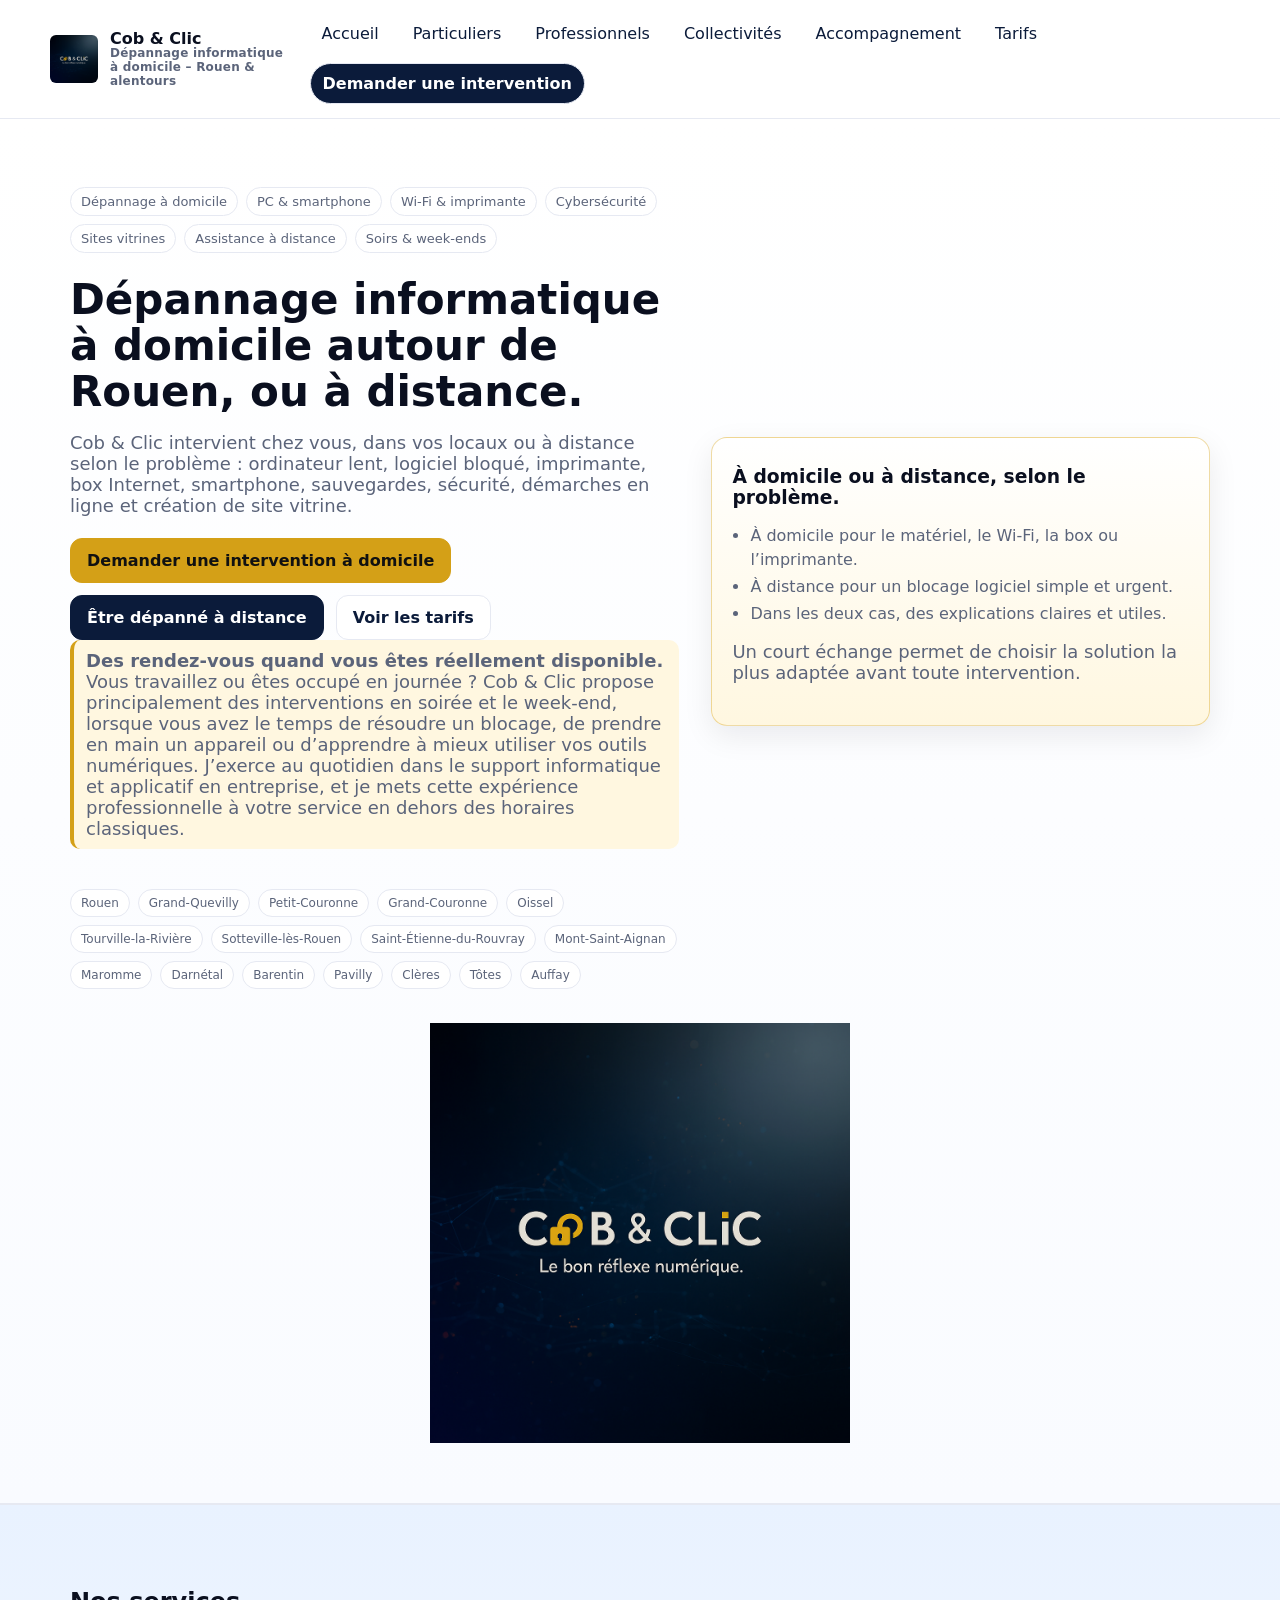
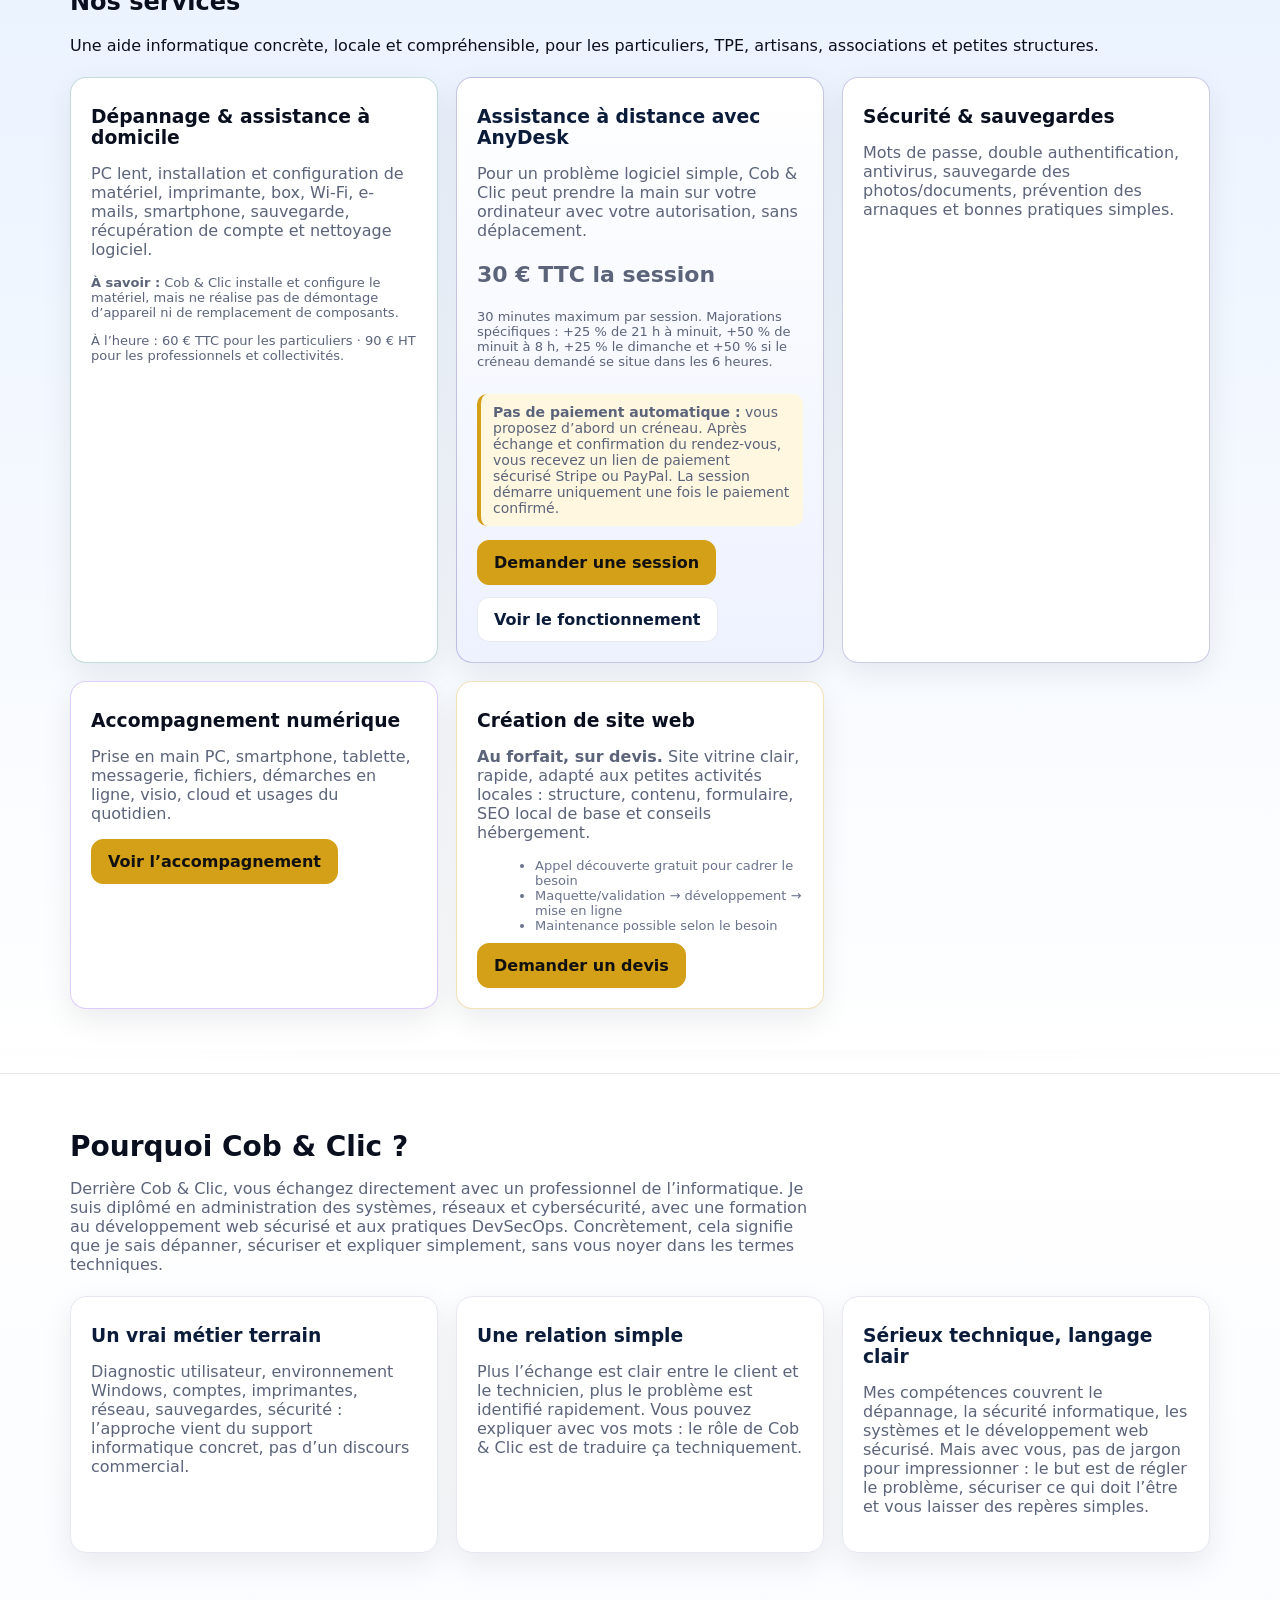
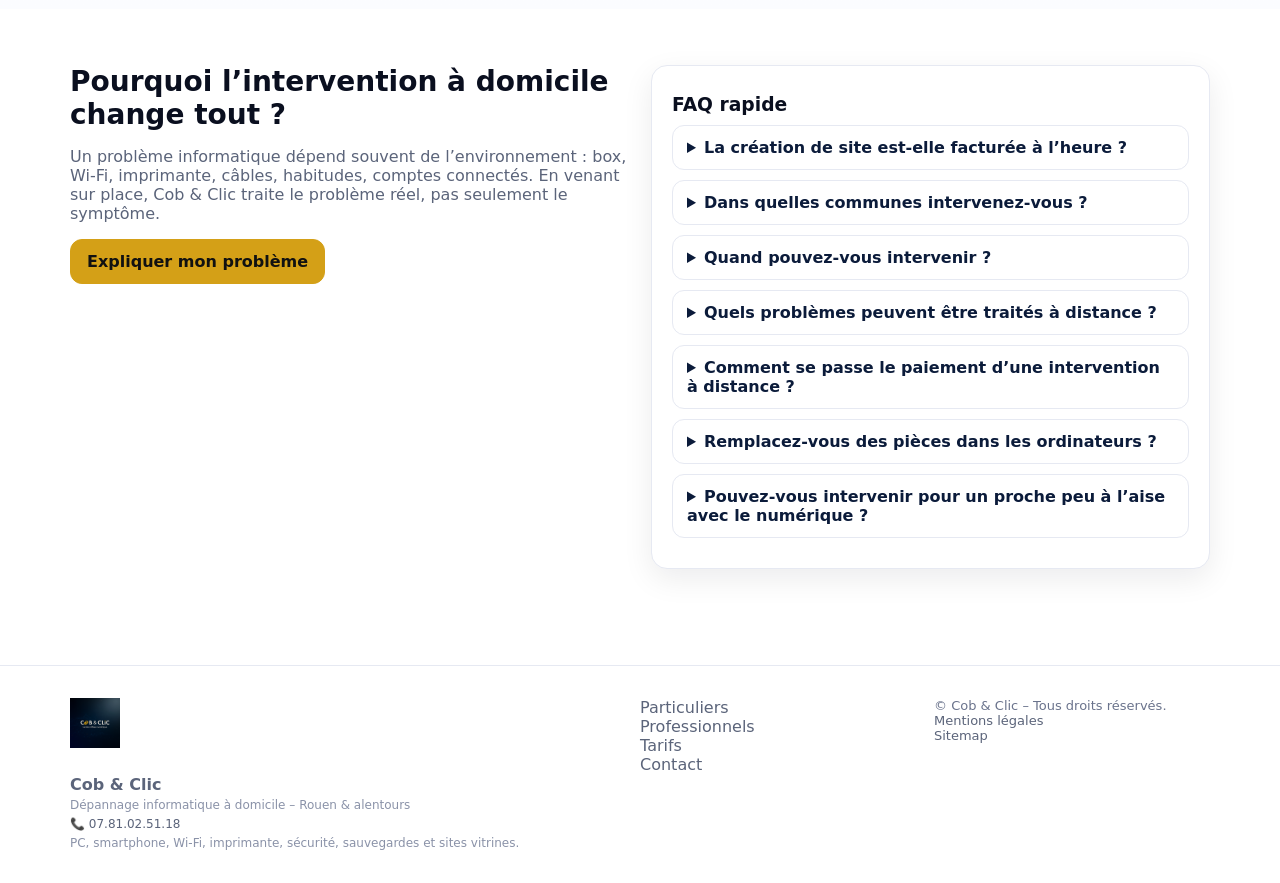
==== index.html @ 5d117134 "Maj paiement" ====
<!doctype html>
<html lang="fr">
<head>
  <meta charset="utf-8" />
  <meta name="viewport" content="width=device-width, initial-scale=1" />
  <!-- Google tag (gtag.js) -->
  <script async src="https://www.googletagmanager.com/gtag/js?id=G-YQD1PKN8N9"></script>
  <script>
    window.dataLayer = window.dataLayer || [];
    function gtag(){dataLayer.push(arguments);}
    gtag('js', new Date());

    gtag('config', 'G-YQD1PKN8N9');
  </script>

  <title>Cob & Clic – Dépannage informatique à domicile et à distance à Rouen</title>
  <meta name="description" content="Dépannage informatique à domicile autour de Rouen ou à distance avec AnyDesk : PC, logiciels, e-mail, Wi‑Fi, imprimante, sauvegardes, cybersécurité et accompagnement numérique." />
  <meta name="robots" content="index, follow" />
  <link rel="canonical" href="https://www.cobandclic.fr/">
  <link rel="stylesheet" href="assets/base.css" />
  <link rel="icon" href="favicon.ico" />
  <meta property="og:title" content="Cob & Clic – Le bon réflexe numérique" />
  <meta property="og:description" content="Dépannage informatique à domicile autour de Rouen ou à distance avec AnyDesk, accompagnement numérique, cybersécurité et création de sites." />
  <meta property="og:image" content="https://www.cobandclic.fr/assets/img/Logo_Cob-and-clic.png" />
  <meta property="og:type" content="website" />
</head>
<body>
<header class="site-header">
  <div class="container wrap">
    <a class="brand" href="index.html" aria-label="Accueil Cob & Clic">
      <img src="assets/img/Logo_Cob-and-clic.png" alt="Cob & Clic" />
      <div>Cob & Clic<small>Dépannage informatique<br>à domicile – Rouen & alentours</small></div>
    </a>

    <button class="nav-toggle" aria-label="Ouvrir le menu" aria-controls="site-nav" aria-expanded="false">
      <svg viewBox="0 0 24 24" fill="none" stroke="currentColor" aria-hidden="true"><path d="M3 6h18M3 12h18M3 18h18"/></svg>
    </button>

    <nav class="nav" id="site-nav" aria-label="Navigation principale">
      <a href="index.html">Accueil</a>
      <a href="particuliers.html">Particuliers</a>
      <a href="professionnels.html">Professionnels</a>
      <a href="collectivites.html">Collectivités</a>
      <a href="formations.html">Accompagnement</a>
      <a href="tarifs.html">Tarifs</a>
      <a class="btn" href="contact.html">Demander une intervention</a>
    </nav>
  </div>
</header>

<main>
  <section class="hero">
    <div class="container inner">
      <div>
        <div class="badges" aria-label="Services Cob & Clic">
          <span class="badge indigo">Dépannage à domicile</span>
          <span class="badge teal">PC & smartphone</span>
          <span class="badge gold">Wi‑Fi & imprimante</span>
          <span class="badge indigo">Cybersécurité</span>
          <span class="badge teal">Sites vitrines</span>
          <span class="badge indigo">Assistance à distance</span>
          <span class="badge gold">Soirs & week-ends</span>
        </div>
        <h1>Dépannage informatique<br>à domicile autour de Rouen, ou à distance.</h1>
        <p>Cob & Clic intervient chez vous, dans vos locaux ou à distance selon le problème : ordinateur lent, logiciel bloqué, imprimante, box Internet, smartphone, sauvegardes, sécurité, démarches en ligne et création de site vitrine.</p>
        <div class="cta">
          <a class="btn btn-primary" href="contact.html?demande=intervention#contact-form">Demander une intervention à domicile</a>
          <a class="btn btn-anydesk" href="assistance-distance.html">Être dépanné à distance</a>
          <a class="btn btn-ghost" href="tarifs.html">Voir les tarifs</a>
        </div>
        <p class="micro-notice"><strong>Des rendez-vous quand vous êtes réellement disponible.</strong> Vous travaillez ou êtes occupé en journée ? Cob & Clic propose principalement des interventions en soirée et le week-end, lorsque vous avez le temps de résoudre un blocage, de prendre en main un appareil ou d’apprendre à mieux utiliser vos outils numériques. J’exerce au quotidien dans le support informatique et applicatif en entreprise, et je mets cette expérience professionnelle à votre service en dehors des horaires classiques.</p>
        <div class="badge-list area-list" aria-label="Zone d'intervention">
  <span class="badge">Rouen</span><span class="badge">Grand-Quevilly</span><span class="badge">Petit-Couronne</span>
  <span class="badge">Grand-Couronne</span><span class="badge">Oissel</span><span class="badge">Tourville-la-Rivière</span><span class="badge">Sotteville-lès-Rouen</span>
  <span class="badge">Saint-Étienne-du-Rouvray</span><span class="badge">Mont-Saint-Aignan</span><span class="badge">Maromme</span><span class="badge">Darnétal</span>
  <span class="badge">Barentin</span><span class="badge">Pavilly</span><span class="badge">Clères</span><span class="badge">Tôtes</span><span class="badge">Auffay</span>
</div>
      </div>

      <aside class="card trust-panel" aria-label="Promesse Cob & Clic">
        <h3>À domicile ou à distance, selon le problème.</h3>
        <ul class="kit compact">
          <li>À domicile pour le matériel, le Wi‑Fi, la box ou l’imprimante.</li>
          <li>À distance pour un blocage logiciel simple et urgent.</li>
          <li>Dans les deux cas, des explications claires et utiles.</li>
        </ul>
        <p class="notice">Un court échange permet de choisir la solution la plus adaptée avant toute intervention.</p>
      </aside>
    </div>

    <div class="container logo-wrap">
      <img src="assets/img/Logo_Cob-and-clic.png" alt="Logo Cob & Clic" class="logo-fluid" loading="lazy">
    </div>
  </section>

  <section class="section-band section--blue wave">
    <div class="container">
      <h2>Nos services</h2>
      <p class="lead">Une aide informatique concrète, locale et compréhensible, pour les particuliers, TPE, artisans, associations et petites structures.</p>

      <div class="cards">
        <div class="card teal">
          <h3>Dépannage & assistance à domicile</h3>
          <p>PC lent, installation et configuration de matériel, imprimante, box, Wi‑Fi, e-mails, smartphone, sauvegarde, récupération de compte et nettoyage logiciel.</p>
          <p class="notice"><strong>À savoir :</strong> Cob & Clic installe et configure le matériel, mais ne réalise pas de démontage d’appareil ni de remplacement de composants.</p>
          <p class="notice">À l’heure : 60 € TTC pour les particuliers · 90 € HT pour les professionnels et collectivités.</p>
        </div>

        <div class="card remote-card">
          <h3>Assistance à distance avec AnyDesk</h3>
          <p>Pour un problème logiciel simple, Cob & Clic peut prendre la main sur votre ordinateur avec votre autorisation, sans déplacement.</p>
          <p class="price"><strong>30 € TTC la session</strong></p>
          <p class="notice">30 minutes maximum par session. Majorations spécifiques : +25 % de 21 h à minuit, +50 % de minuit à 8 h, +25 % le dimanche et +50 % si le créneau demandé se situe dans les 6 heures.</p>
          <p class="micro-notice"><strong>Pas de paiement automatique :</strong> vous proposez d’abord un créneau. Après échange et confirmation du rendez-vous, vous recevez un lien de paiement sécurisé Stripe ou PayPal. La session démarre uniquement une fois le paiement confirmé.</p>
          <div class="cta">
            <a class="btn btn-primary" href="contact.html?demande=distance#contact-form">Demander une session</a>
            <a class="btn btn-ghost" href="assistance-distance.html">Voir le fonctionnement</a>
          </div>
        </div>

        <div class="card indigo">
          <h3>Sécurité & sauvegardes</h3>
          <p>Mots de passe, double authentification, antivirus, sauvegarde des photos/documents, prévention des arnaques et bonnes pratiques simples.</p>
        </div>

        <div class="card purple">
          <h3>Accompagnement numérique</h3>
          <p>Prise en main PC, smartphone, tablette, messagerie, fichiers, démarches en ligne, visio, cloud et usages du quotidien.</p>
          <p style="margin-top:6px;"><a class="btn btn-primary" href="formations.html">Voir l’accompagnement</a></p>
        </div>

        <div class="card gold">
          <h3>Création de site web</h3>
          <p><strong>Au forfait, sur devis.</strong> Site vitrine clair, rapide, adapté aux petites activités locales : structure, contenu, formulaire, SEO local de base et conseils hébergement.</p>
          <ul class="notice" style="margin:8px 0 0 18px">
            <li>Appel découverte gratuit pour cadrer le besoin</li>
            <li>Maquette/validation → développement → mise en ligne</li>
            <li>Maintenance possible selon le besoin</li>
          </ul>
          <div class="cta" style="margin-top:10px">
            <a class="btn btn-primary" href="contact.html#brief">Demander un devis</a>
          </div>
        </div>
      </div>
    </div>
  </section>


  <section class="section why-section" id="pourquoi-cob-clic">
    <div class="container">
      <h2>Pourquoi Cob & Clic ?</h2>
      <p class="lead">Derrière Cob & Clic, vous échangez directement avec un professionnel de l’informatique. Je suis diplômé en administration des systèmes, réseaux et cybersécurité, avec une formation au développement web sécurisé et aux pratiques DevSecOps. Concrètement, cela signifie que je sais dépanner, sécuriser et expliquer simplement, sans vous noyer dans les termes techniques.</p>

      <div class="cards">
        <div class="card">
          <h3>Un vrai métier terrain</h3>
          <p>Diagnostic utilisateur, environnement Windows, comptes, imprimantes, réseau, sauvegardes, sécurité : l’approche vient du support informatique concret, pas d’un discours commercial.</p>
        </div>
        <div class="card">
          <h3>Une relation simple</h3>
          <p>Plus l’échange est clair entre le client et le technicien, plus le problème est identifié rapidement. Vous pouvez expliquer avec vos mots : le rôle de Cob & Clic est de traduire ça techniquement.</p>
        </div>
        <div class="card">
          <h3>Sérieux technique, langage clair</h3>
          <p>Mes compétences couvrent le dépannage, la sécurité informatique, les systèmes et le développement web sécurisé. Mais avec vous, pas de jargon pour impressionner : le but est de régler le problème, sécuriser ce qui doit l’être et vous laisser des repères simples.</p>
        </div>
      </div>
    </div>
  </section>

  <section class="section">
    <div class="container split">
      <div>
        <h2>Pourquoi l’intervention à domicile change tout ?</h2>
        <p class="lead">Un problème informatique dépend souvent de l’environnement : box, Wi‑Fi, imprimante, câbles, habitudes, comptes connectés. En venant sur place, Cob & Clic traite le problème réel, pas seulement le symptôme.</p>
        <div class="cta"><a class="btn btn-primary" href="contact.html?demande=intervention#contact-form">Expliquer mon problème</a></div>
      </div>
      <div class="card">
        <h3>FAQ rapide</h3>
        <details><summary>La création de site est-elle facturée à l’heure ?</summary><p><strong>Non.</strong> Elle est réalisée au forfait après un devis validé.</p></details>
        <details><summary>Dans quelles communes intervenez-vous ?</summary><p>La zone est organisée autour de Grand-Quevilly, Rouen et de l’axe jusqu’à Tôtes, ainsi qu’à Tourville-la-Rivière. Les déplacements sont regroupés autant que possible selon les demandes et mes disponibilités.</p></details>
        <details><summary>Quand pouvez-vous intervenir ?</summary><p>Les rendez-vous sont principalement proposés en soirée et le week-end, car beaucoup de personnes travaillent ou ne peuvent pas se libérer en journée. Certains créneaux en journée sont également possibles, et les interventions de nuit restent étudiées au cas par cas. Chaque demande est confirmée selon mes disponibilités.</p></details>
        <details><summary>Quels problèmes peuvent être traités à distance ?</summary><p>Le dépannage à distance convient surtout aux blocages logiciels, réglages, mises à jour, e-mails, navigateurs et accompagnements simples. Si le problème concerne le matériel, le démarrage de l’ordinateur, la connexion Internet ou nécessite des outils de diagnostic avancé, une intervention sur place sera proposée.</p></details>
        <details><summary>Comment se passe le paiement d’une intervention à distance ?</summary><p>Vous envoyez d’abord votre demande avec le créneau qui vous conviendrait. Après vérification du besoin et confirmation de ma disponibilité, je vous adresse un lien de paiement sécurisé Stripe ou PayPal. Vous ne payez donc jamais un créneau qui n’a pas encore été confirmé.</p></details>
        <details><summary>Remplacez-vous des pièces dans les ordinateurs ?</summary><p><strong>Non.</strong> Cob & Clic peut installer et configurer du matériel ou des périphériques, mais ne démonte pas les appareils et ne remplace pas les composants internes.</p></details>
        <details><summary>Pouvez-vous intervenir pour un proche peu à l’aise avec le numérique ?</summary><p>Oui. L’accompagnement peut être très progressif, avec des explications simples et un mémo si nécessaire.</p></details>
      </div>
    </div>
  </section>
</main>
<footer class="site-footer">
  <div class="container footer-grid">
    <div>
      <div><img src="assets/img/Logo_Cob-and-clic.png" alt="Cob & Clic" style="height:50px;width:auto;margin-bottom:8px;" loading="lazy"><br><strong>Cob & Clic</strong><br><span class="sub">Dépannage informatique à domicile – Rouen & alentours</span></div>
      <a href="tel:+33781025118" class="sub">📞 07.81.02.51.18</a><br/>
      <span class="sub">PC, smartphone, Wi‑Fi, imprimante, sécurité, sauvegardes et sites vitrines.</span>
    </div>
    <div>
      <div><a href="particuliers.html">Particuliers</a></div>
      <div><a href="professionnels.html">Professionnels</a></div>
      <div><a href="tarifs.html">Tarifs</a></div>
      <div><a href="contact.html">Contact</a></div>
    </div>
    <div class="notice">
      <div>© Cob & Clic – Tous droits réservés.</div>
      <div><a href="mentions-legales.html">Mentions légales</a></div>
      <div><a href="sitemap.xml">Sitemap</a></div>
    </div>
  </div>
</footer>
<script src="assets/main.js"></script>
</body>
</html>
---- assets/base.css ----
:root{
  --bg:#ffffff; --text:#0A0F1F; --muted:#5b647a;
  --primary:#0b1b3a; --accent:#d4a017;
  --card:#f6f8fb; --border:#e6e9f2; --radius:16px; --shadow:0 10px 30px rgba(10,15,31,.08);
  --teal:#0F766E; --teal-weak:#E6FFFB; --indigo:#3730A3; --indigo-weak:#EEF2FF;
  --purple:#7C3AED; --purple-weak:#F3E8FF; --gold-weak:#FFF7E0; --blue-weak:#E9F2FF;
}

*{box-sizing:border-box}
html,body{margin:0;padding:0;font-family:Inter,system-ui,-apple-system,Segoe UI,Roboto,Arial,sans-serif;color:var(--text);background:var(--bg)}
a{color:var(--primary);text-decoration:none}
img{max-width:100%;height:auto;display:block}
.logo-fluid{max-width:420px;height:auto;display:inline-block}
.container{max-width:1180px;margin:auto;padding:0 20px}

/* ===== HEADER ===== */
.site-header{position:sticky;top:0;z-index:40;background:#fff;border-bottom:1px solid var(--border)}
.site-header .wrap{display:flex;align-items:center;justify-content:space-between;padding:14px 0;gap:12px;position:relative}
.brand{display:flex;align-items:center;gap:10px;font-weight:700;color:var(--text);min-width:0}
.brand img{height:48px;width:auto;border-radius:6px;margin-right:2px}
.brand div{line-height:1.1;min-width:0}
.brand small{display:block;font-size:12px;color:var(--muted);letter-spacing:.2px;white-space:normal;overflow:visible;text-overflow:clip;max-width:240px;line-height:1.15}

.nav{display:flex;gap:10px;align-items:center;flex-wrap:wrap}
.nav a{padding:10px 12px;border-radius:999px}
.nav a:hover{background:var(--card)}
.nav .btn{background:var(--primary);color:#fff}
.nav .btn:hover{box-shadow:var(--shadow)}

/* Hamburger */
.nav-toggle{display:none;align-items:center;justify-content:center;width:42px;height:42px;border:1px solid var(--border);border-radius:10px;background:#fff}
.nav-toggle svg{width:22px;height:22px}

/* ===== HERO ===== */
.hero{background:linear-gradient(180deg,#fff 0%, #f9fbff 100%);padding:56px 0;border-bottom:1px solid var(--border)}
.hero .inner{display:grid;grid-template-columns:1.1fr .9fr;gap:32px;align-items:center}
.hero h1{font-size:42px;line-height:1.1;margin:0 0 16px}
.hero p{color:var(--muted);font-size:18px;margin:0 0 22px}
.badges{display:flex;flex-wrap:wrap;gap:8px;margin:12px 0 24px;padding:0;list-style:none}
.badges li{background:#fff;border:1px solid var(--border);padding:8px 12px;border-radius:999px;color:var(--primary)}

.cta{display:flex;gap:12px;flex-wrap:wrap}
.btn{display:inline-block;padding:12px 16px;border-radius:12px;border:1px solid var(--border);font-weight:600}
.btn-primary{background:var(--accent);border-color:var(--accent);color:#111;font-weight:700}
.btn-ghost{background:#fff}
.btn-outline{background:transparent;border-color:var(--primary);color:var(--primary)}

/* ===== SECTIONS & CARDS ===== */
.section{padding:56px 0}
.section h2{font-size:28px;margin:0 0 12px}
.section p.lead{color:var(--muted);max-width:740px}
.section-band{padding:64px 0;border-top:1px solid var(--border);border-bottom:1px solid var(--border)}
.section--blue{background:linear-gradient(180deg, var(--blue-weak), #fff)}
.wave{position:relative;overflow:hidden}
.wave:after{content:"";position:absolute;left:0;bottom:-1px;width:100%;height:24px;background:radial-gradient(100% 24px at 50% 0, rgba(0,0,0,.08), transparent 70%);opacity:.15}

.cards{display:grid;grid-template-columns:repeat(3,1fr);gap:18px;margin-top:22px}
.card{background:#fff;border:1px solid var(--border);border-radius:var(--radius);padding:20px;box-shadow:var(--shadow)}
.card h3{margin:8px 0 8px}
.card p{color:var(--muted)}
.card.teal{border-color:rgba(15,118,110,.25)}
.card.indigo{border-color:rgba(55,48,163,.25)}
.card.purple{border-color:rgba(124,58,237,.25)}
.card.gold{border-color:rgba(212,160,23,.3)}

.split{display:grid;grid-template-columns:1fr 1fr;gap:22px}
.badge{display:inline-flex;background:#fff;border:1px solid var(--border);border-radius:999px;padding:6px 10px;font-size:13px;color:var(--muted)}
.badge-list{display:flex;flex-wrap:wrap;gap:8px;margin-top:8px}
.badge-list .badge{font-size:12px}

/* ===== FOOTER ===== */
.site-footer{border-top:1px solid var(--border);padding:32px 0;margin-top:40px;color:var(--muted)}
.site-footer a{color:var(--muted)}
.footer-grid{display:grid;grid-template-columns:2fr 1fr 1fr;gap:18px}
.sub{font-size:12px;color:#8a92a8;margin-top:8px}
.notice{font-size:13px;color:#6a738c}
.divider{height:1px;background:linear-gradient(90deg, transparent, var(--border), transparent);margin:16px 0}

/* ===== PLANNER ===== */
.planner{background:#fff;border:1px solid var(--border);border-radius:16px;padding:18px;box-shadow:var(--shadow)}
.planner .grid{display:grid;grid-template-columns:1fr 1fr 1fr;gap:12px}
.planner label{font-size:14px;color:var(--muted)}
.planner input,.planner select{width:100%;padding:10px;border-radius:10px;border:1px solid var(--border)}
.planner .result{display:flex;flex-direction:column;gap:6px;margin-top:12px}
.planner .rate{font-size:22px;font-weight:800;color:var(--primary)}

/* ===== RESPONSIVE ===== */
@media (max-width: 960px){
  .hero .inner{grid-template-columns:1fr}
  .cards{grid-template-columns:1fr}
  .split{grid-template-columns:1fr}
  .planner .grid{grid-template-columns:1fr}
}

@media (max-width:820px){
  /* header compact + hamburger */
  .site-header{position:sticky}
  .brand img{height:40px}
  .brand small{max-width:140px;font-size:11px}
  .nav-toggle{display:inline-flex}
  .nav{display:none;position:absolute;top:100%;left:0;right:0;background:#fff;border-bottom:1px solid var(--border);padding:10px 16px;flex-direction:column;gap:6px}
  .nav.open{display:flex}
  .nav a{padding:12px 10px;border-radius:10px;font-size:16px}
  .nav .btn{padding:12px 12px}
  .footer-grid{grid-template-columns:1fr}
}

/* === Formulaires : textarea large et propre === */
.split textarea{
  width:100%;
  min-height:140px;
  padding:10px;
  border-radius:10px;
  border:1px solid var(--border);
  font:inherit;
  resize:vertical;
}


/* ===== AJOUTS V2 COB & CLIC ===== */
.page-hero{
  padding:54px 0;
  border-bottom:1px solid var(--border);
  background:linear-gradient(180deg,#fff 0%,#f9fbff 100%);
}
.page-hero h1{font-size:38px;line-height:1.12;margin:0 0 12px}
.page-hero p{font-size:18px;color:var(--muted);max-width:820px;margin:0}
.page-hero.teal{background:linear-gradient(180deg,var(--teal-weak),#fff)}
.page-hero.indigo{background:linear-gradient(180deg,var(--indigo-weak),#fff)}
.page-hero.purple{background:linear-gradient(180deg,var(--purple-weak),#fff)}
.logo-wrap{text-align:center;margin-top:34px}
.trust-panel{border-color:rgba(212,160,23,.38);background:linear-gradient(180deg,#fff,var(--gold-weak))}
.kit{padding-left:18px;color:var(--muted);line-height:1.65}
.kit li{margin:4px 0}
.kit.compact{line-height:1.45}
.steps{padding-left:20px;color:var(--muted);line-height:1.7}
.price{font-size:22px;color:var(--primary)}
.area-list{margin-top:18px}
.cards.two{grid-template-columns:repeat(2,1fr)}
details{border:1px solid var(--border);border-radius:12px;padding:12px 14px;background:#fff;margin:10px 0}
details summary{font-weight:700;cursor:pointer;color:var(--primary)}
details p{color:var(--muted);margin:10px 0 0}
.contact-form input,.contact-form select,.contact-form textarea,
.split input,.split select{
  width:100%;
  padding:10px;
  border-radius:10px;
  border:1px solid var(--border);
  font:inherit;
  background:#fff;
}
.contact-form label{font-size:14px;color:var(--muted)}
.contact-form button{align-self:start}
.checkbox-label input{width:auto;margin-top:10px}
@media (max-width:960px){.cards.two{grid-template-columns:1fr}.page-hero h1{font-size:32px}}


/* ===== AJOUTS V3 COB & CLIC ===== */
.micro-notice{
  display:inline-block;
  margin-top:12px;
  padding:10px 12px;
  border-left:4px solid var(--accent);
  background:var(--gold-weak);
  border-radius:10px;
  color:#4b5568;
  font-size:14px;
}
.stack{display:flex;flex-direction:column;gap:18px}
.soft-card{background:linear-gradient(180deg,#fff,#f9fbff)}
.why-section{background:linear-gradient(180deg,#fff,#fbfcff)}
.why-section .card h3{color:var(--primary)}
@media (max-width:820px){
  .brand small{max-width:160px;font-size:11px}
  .hero h1{font-size:34px}
}


/* ===== FORMULAIRE DE CONTACT : ENVOI DIRECT ===== */
.form-honeypot{
  position:absolute !important;
  left:-10000px !important;
  width:1px !important;
  height:1px !important;
  overflow:hidden !important;
}

.form-status{
  display:none;
  grid-column:1 / -1;
  padding:12px 14px;
  border:1px solid var(--border);
  border-radius:12px;
  font-size:14px;
  line-height:1.5;
}

.form-status.is-visible{display:block}
.form-status.pending{background:#f6f8fb;color:var(--muted)}
.form-status.success{background:#ecfdf3;border-color:#86d7a5;color:#166534}
.form-status.error{background:#fff1f2;border-color:#f3a6ad;color:#9f1239}

.contact-form button:disabled{
  cursor:wait;
  opacity:.65;
}


/* ===== TARIFS & DISPONIBILITÉS ===== */
.availability-card{
  border-color:rgba(212,160,23,.35);
  background:linear-gradient(180deg,#fff,var(--gold-weak));
}
.availability-card h3{color:var(--primary)}
.pricing-list{
  list-style:none;
  margin:16px 0;
  padding:0;
  border-top:1px solid var(--border);
}
.pricing-list li{
  display:flex;
  align-items:flex-start;
  justify-content:space-between;
  gap:18px;
  padding:10px 0;
  border-bottom:1px solid var(--border);
  color:var(--muted);
}
.pricing-list strong{color:var(--primary);white-space:nowrap}
.field-help{
  display:block;
  margin-top:6px;
  font-size:12px;
  line-height:1.4;
  color:#7b8499;
}
.planner .result{
  padding:14px 16px;
  border:1px solid rgba(212,160,23,.35);
  border-radius:12px;
  background:var(--gold-weak);
}
.planner .rate-label{
  font-size:12px;
  font-weight:700;
  text-transform:uppercase;
  letter-spacing:.04em;
  color:#7b6a28;
}
.planner .rate-detail{
  font-size:13px;
  line-height:1.45;
  color:#5d6578;
}
.checkbox-label:has(input:disabled){opacity:.7}

@media (max-width:560px){
  .pricing-list li{gap:10px}
  .planner .rate{font-size:20px}
}


/* ===== ASSISTANCE À DISTANCE ===== */
.remote-card{
  border-color:rgba(55,48,163,.28);
  background:linear-gradient(180deg,#fff,var(--indigo-weak));
}
.remote-card h2,.remote-card h3{color:var(--primary)}
.btn-anydesk{
  background:var(--primary);
  border-color:var(--primary);
  color:#fff;
}
.btn-anydesk:hover{box-shadow:var(--shadow)}
.remote-price-box{
  display:flex;
  flex-direction:column;
  align-items:flex-start;
  gap:4px;
  max-width:420px;
  margin:18px 0;
  padding:18px 20px;
  border:1px solid rgba(55,48,163,.24);
  border-radius:14px;
  background:#fff;
  box-shadow:var(--shadow);
}
.remote-price-box span{
  font-size:13px;
  font-weight:700;
  text-transform:uppercase;
  letter-spacing:.04em;
  color:var(--indigo);
}
.remote-price-box strong{
  font-size:30px;
  line-height:1.1;
  color:var(--primary);
}
.remote-price-box small{color:var(--muted);font-size:14px}
.tutorial-steps{
  display:grid;
  grid-template-columns:repeat(2,1fr);
  gap:16px;
  margin:24px 0 0;
  padding:0;
  list-style:none;
  counter-reset:tutorial;
}
.tutorial-steps li{
  position:relative;
  min-height:150px;
  padding:22px 20px 20px 72px;
  border:1px solid var(--border);
  border-radius:16px;
  background:#fff;
  box-shadow:var(--shadow);
  color:var(--muted);
  line-height:1.55;
  counter-increment:tutorial;
}
.tutorial-steps li::before{
  content:counter(tutorial);
  position:absolute;
  top:20px;
  left:20px;
  display:flex;
  align-items:center;
  justify-content:center;
  width:36px;
  height:36px;
  border-radius:50%;
  background:var(--accent);
  color:#111;
  font-weight:800;
}
.tutorial-steps strong{display:block;margin-bottom:6px;color:var(--primary)}
.security-note{
  margin-top:22px;
  padding:18px 20px;
  border:1px solid rgba(15,118,110,.28);
  border-left:5px solid var(--teal);
  border-radius:14px;
  background:var(--teal-weak);
  color:#35534f;
}
.security-note h3{margin-top:0;color:#124e49}
.limit-note{
  padding:18px 20px;
  border:1px solid rgba(212,160,23,.35);
  border-left:5px solid var(--accent);
  border-radius:14px;
  background:var(--gold-weak);
}
@media (max-width:760px){
  .tutorial-steps{grid-template-columns:1fr}
  .tutorial-steps li{min-height:0}
}
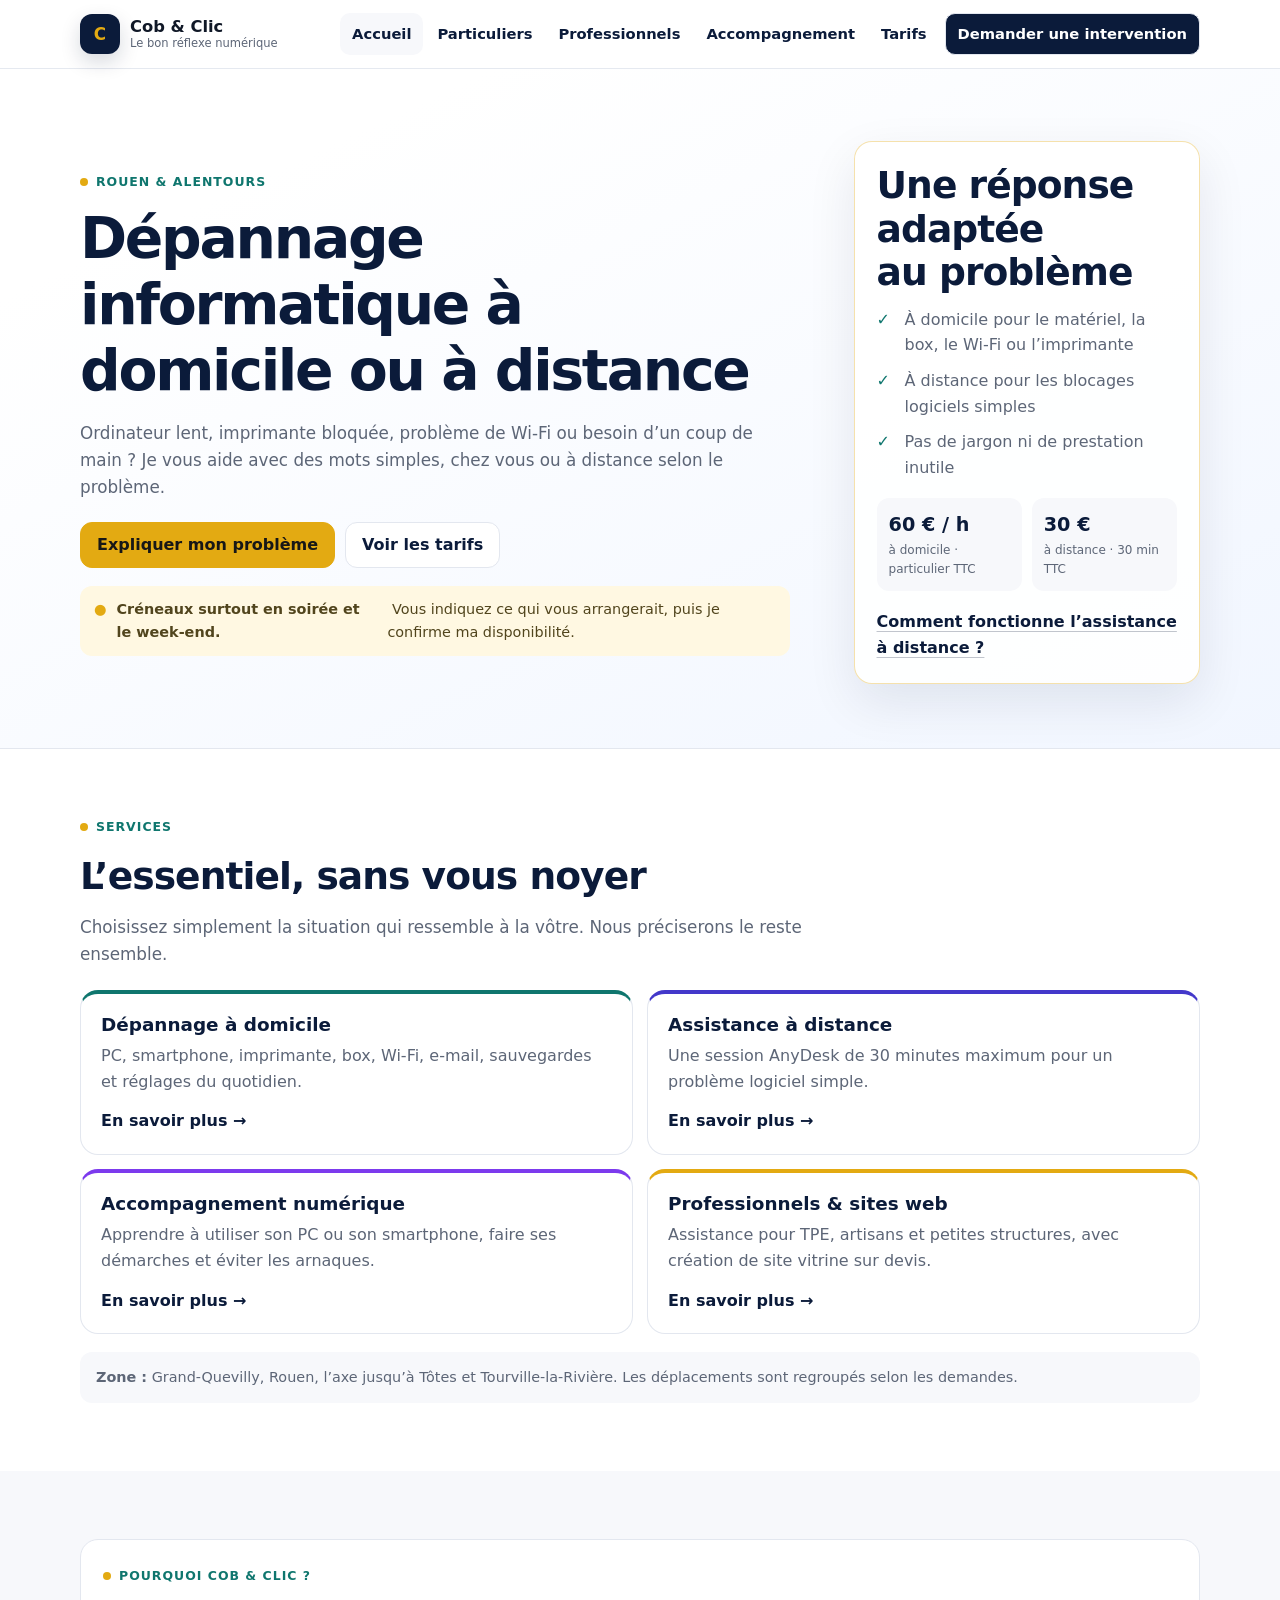
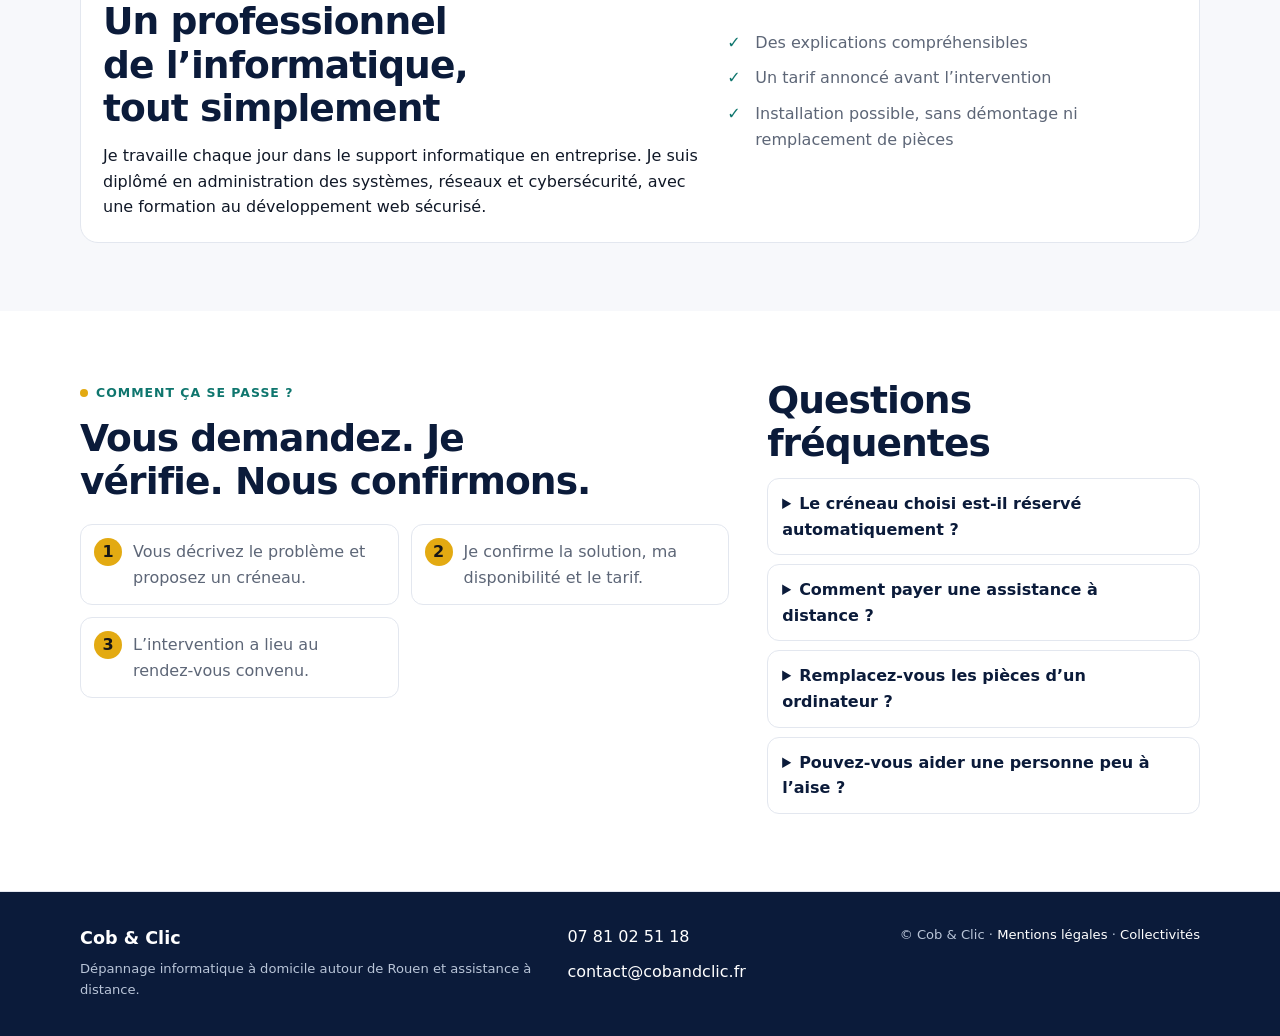
==== commit 3d307ae8: "Mobile" ====
--- a/index.html
+++ b/index.html
@@ -3,47 +3,55 @@
 <head>
   <meta charset="utf-8" />
   <meta name="viewport" content="width=device-width, initial-scale=1" />
-  <!-- Google tag (gtag.js) -->
   <script async src="https://www.googletagmanager.com/gtag/js?id=G-YQD1PKN8N9"></script>
   <script>
     window.dataLayer = window.dataLayer || [];
     function gtag(){dataLayer.push(arguments);}
     gtag('js', new Date());
-
     gtag('config', 'G-YQD1PKN8N9');
   </script>
-
-  <title>Cob & Clic – Dépannage informatique à domicile et à distance à Rouen</title>
-  <meta name="description" content="Dépannage informatique à domicile autour de Rouen ou à distance avec AnyDesk : PC, logiciels, e-mail, Wi‑Fi, imprimante, sauvegardes, cybersécurité et accompagnement numérique." />
+  <title>Dépannage informatique à domicile à Rouen | Cob & Clic</title>
+  <meta name="description" content="Dépannage informatique à domicile autour de Rouen ou à distance : PC, logiciels, Wi-Fi, imprimante, sécurité et accompagnement numérique, en soirée et le week-end." />
   <meta name="robots" content="index, follow" />
-  <link rel="canonical" href="https://www.cobandclic.fr/">
+  <link rel="canonical" href="https://www.cobandclic.fr/" />
   <link rel="stylesheet" href="assets/base.css" />
   <link rel="icon" href="favicon.ico" />
   <meta property="og:title" content="Cob & Clic – Le bon réflexe numérique" />
-  <meta property="og:description" content="Dépannage informatique à domicile autour de Rouen ou à distance avec AnyDesk, accompagnement numérique, cybersécurité et création de sites." />
+  <meta property="og:description" content="Une aide informatique claire, à domicile autour de Rouen ou à distance." />
   <meta property="og:image" content="https://www.cobandclic.fr/assets/img/Logo_Cob-and-clic.png" />
   <meta property="og:type" content="website" />
+  <script type="application/ld+json">
+  {
+    "@context": "https://schema.org",
+    "@type": "ProfessionalService",
+    "name": "Cob & Clic",
+    "url": "https://www.cobandclic.fr/",
+    "image": "https://www.cobandclic.fr/assets/img/Logo_Cob-and-clic.png",
+    "telephone": "+33781025118",
+    "email": "contact@cobandclic.fr",
+    "description": "Dépannage informatique à domicile autour de Rouen, assistance à distance, accompagnement numérique et création de sites vitrines.",
+    "areaServed": ["Rouen", "Le Grand-Quevilly", "Tôtes", "Tourville-la-Rivière"],
+    "priceRange": "30 € à 90 €"
+  }
+  </script>
 </head>
 <body>
 <header class="site-header">
   <div class="container wrap">
     <a class="brand" href="index.html" aria-label="Accueil Cob & Clic">
-      <img src="assets/img/Logo_Cob-and-clic.png" alt="Cob & Clic" />
-      <div>Cob & Clic<small>Dépannage informatique<br>à domicile – Rouen & alentours</small></div>
+      <span class="brand-mark" aria-hidden="true">C</span>
+      <span class="brand-copy"><strong>Cob & Clic</strong><small>Le bon réflexe numérique</small></span>
     </a>
-
-    <button class="nav-toggle" aria-label="Ouvrir le menu" aria-controls="site-nav" aria-expanded="false">
+    <button class="nav-toggle" type="button" aria-label="Ouvrir le menu" aria-controls="site-nav" aria-expanded="false">
       <svg viewBox="0 0 24 24" fill="none" stroke="currentColor" aria-hidden="true"><path d="M3 6h18M3 12h18M3 18h18"/></svg>
     </button>
-
     <nav class="nav" id="site-nav" aria-label="Navigation principale">
       <a href="index.html">Accueil</a>
       <a href="particuliers.html">Particuliers</a>
       <a href="professionnels.html">Professionnels</a>
-      <a href="collectivites.html">Collectivités</a>
       <a href="formations.html">Accompagnement</a>
       <a href="tarifs.html">Tarifs</a>
-      <a class="btn" href="contact.html">Demander une intervention</a>
+      <a class="btn" href="contact.html?demande=intervention#contact-form">Demander une intervention</a>
     </nav>
   </div>
 </header>
@@ -51,163 +59,110 @@
 <main>
   <section class="hero">
     <div class="container inner">
-      <div>
-        <div class="badges" aria-label="Services Cob & Clic">
-          <span class="badge indigo">Dépannage à domicile</span>
-          <span class="badge teal">PC & smartphone</span>
-          <span class="badge gold">Wi‑Fi & imprimante</span>
-          <span class="badge indigo">Cybersécurité</span>
-          <span class="badge teal">Sites vitrines</span>
-          <span class="badge indigo">Assistance à distance</span>
-          <span class="badge gold">Soirs & week-ends</span>
-        </div>
-        <h1>Dépannage informatique<br>à domicile autour de Rouen, ou à distance.</h1>
-        <p>Cob & Clic intervient chez vous, dans vos locaux ou à distance selon le problème : ordinateur lent, logiciel bloqué, imprimante, box Internet, smartphone, sauvegardes, sécurité, démarches en ligne et création de site vitrine.</p>
+      <div class="hero-copy">
+        <span class="eyebrow">Rouen & alentours</span>
+        <h1>Dépannage informatique à domicile ou à distance</h1>
+        <p class="hero-summary">Ordinateur lent, imprimante bloquée, problème de Wi-Fi ou besoin d’un coup de main ? Je vous aide avec des mots simples, chez vous ou à distance selon le problème.</p>
         <div class="cta">
-          <a class="btn btn-primary" href="contact.html?demande=intervention#contact-form">Demander une intervention à domicile</a>
-          <a class="btn btn-anydesk" href="assistance-distance.html">Être dépanné à distance</a>
+          <a class="btn btn-primary" href="contact.html?demande=intervention#contact-form">Expliquer mon problème</a>
           <a class="btn btn-ghost" href="tarifs.html">Voir les tarifs</a>
         </div>
-        <p class="micro-notice"><strong>Des rendez-vous quand vous êtes réellement disponible.</strong> Vous travaillez ou êtes occupé en journée ? Cob & Clic propose principalement des interventions en soirée et le week-end, lorsque vous avez le temps de résoudre un blocage, de prendre en main un appareil ou d’apprendre à mieux utiliser vos outils numériques. J’exerce au quotidien dans le support informatique et applicatif en entreprise, et je mets cette expérience professionnelle à votre service en dehors des horaires classiques.</p>
-        <div class="badge-list area-list" aria-label="Zone d'intervention">
-  <span class="badge">Rouen</span><span class="badge">Grand-Quevilly</span><span class="badge">Petit-Couronne</span>
-  <span class="badge">Grand-Couronne</span><span class="badge">Oissel</span><span class="badge">Tourville-la-Rivière</span><span class="badge">Sotteville-lès-Rouen</span>
-  <span class="badge">Saint-Étienne-du-Rouvray</span><span class="badge">Mont-Saint-Aignan</span><span class="badge">Maromme</span><span class="badge">Darnétal</span>
-  <span class="badge">Barentin</span><span class="badge">Pavilly</span><span class="badge">Clères</span><span class="badge">Tôtes</span><span class="badge">Auffay</span>
-</div>
+        <p class="availability-line"><strong>Créneaux surtout en soirée et le week-end.</strong>&nbsp;Vous indiquez ce qui vous arrangerait, puis je confirme ma disponibilité.</p>
       </div>
 
-      <aside class="card trust-panel" aria-label="Promesse Cob & Clic">
-        <h3>À domicile ou à distance, selon le problème.</h3>
-        <ul class="kit compact">
-          <li>À domicile pour le matériel, le Wi‑Fi, la box ou l’imprimante.</li>
-          <li>À distance pour un blocage logiciel simple et urgent.</li>
-          <li>Dans les deux cas, des explications claires et utiles.</li>
+      <aside class="hero-panel" aria-label="Informations essentielles">
+        <h2>Une réponse adaptée au problème</h2>
+        <ul class="check-list">
+          <li>À domicile pour le matériel, la box, le Wi-Fi ou l’imprimante</li>
+          <li>À distance pour les blocages logiciels simples</li>
+          <li>Pas de jargon ni de prestation inutile</li>
         </ul>
-        <p class="notice">Un court échange permet de choisir la solution la plus adaptée avant toute intervention.</p>
+        <div class="price-pair">
+          <div><strong>60 € / h</strong><span>à domicile · particulier TTC</span></div>
+          <div><strong>30 €</strong><span>à distance · 30 min TTC</span></div>
+        </div>
+        <a class="text-link" href="assistance-distance.html">Comment fonctionne l’assistance à distance ?</a>
       </aside>
-    </div>
-
-    <div class="container logo-wrap">
-      <img src="assets/img/Logo_Cob-and-clic.png" alt="Logo Cob & Clic" class="logo-fluid" loading="lazy">
     </div>
   </section>
 
-  <section class="section-band section--blue wave">
+  <section class="section">
     <div class="container">
-      <h2>Nos services</h2>
-      <p class="lead">Une aide informatique concrète, locale et compréhensible, pour les particuliers, TPE, artisans, associations et petites structures.</p>
-
-      <div class="cards">
-        <div class="card teal">
-          <h3>Dépannage & assistance à domicile</h3>
-          <p>PC lent, installation et configuration de matériel, imprimante, box, Wi‑Fi, e-mails, smartphone, sauvegarde, récupération de compte et nettoyage logiciel.</p>
-          <p class="notice"><strong>À savoir :</strong> Cob & Clic installe et configure le matériel, mais ne réalise pas de démontage d’appareil ni de remplacement de composants.</p>
-          <p class="notice">À l’heure : 60 € TTC pour les particuliers · 90 € HT pour les professionnels et collectivités.</p>
-        </div>
-
-        <div class="card remote-card">
-          <h3>Assistance à distance avec AnyDesk</h3>
-          <p>Pour un problème logiciel simple, Cob & Clic peut prendre la main sur votre ordinateur avec votre autorisation, sans déplacement.</p>
-          <p class="price"><strong>30 € TTC la session</strong></p>
-          <p class="notice">30 minutes maximum par session. Majorations spécifiques : +25 % de 21 h à minuit, +50 % de minuit à 8 h, +25 % le dimanche et +50 % si le créneau demandé se situe dans les 6 heures.</p>
-          <p class="micro-notice"><strong>Pas de paiement automatique :</strong> vous proposez d’abord un créneau. Après échange et confirmation du rendez-vous, vous recevez un lien de paiement sécurisé Stripe ou PayPal. La session démarre uniquement une fois le paiement confirmé.</p>
-          <div class="cta">
-            <a class="btn btn-primary" href="contact.html?demande=distance#contact-form">Demander une session</a>
-            <a class="btn btn-ghost" href="assistance-distance.html">Voir le fonctionnement</a>
-          </div>
-        </div>
-
-        <div class="card indigo">
-          <h3>Sécurité & sauvegardes</h3>
-          <p>Mots de passe, double authentification, antivirus, sauvegarde des photos/documents, prévention des arnaques et bonnes pratiques simples.</p>
-        </div>
-
-        <div class="card purple">
+      <div class="section-heading">
+        <span class="eyebrow">Services</span>
+        <h2>L’essentiel, sans vous noyer</h2>
+        <p class="lead">Choisissez simplement la situation qui ressemble à la vôtre. Nous préciserons le reste ensemble.</p>
+      </div>
+      <div class="cards two">
+        <a class="card card-link teal" href="particuliers.html">
+          <h3>Dépannage à domicile</h3>
+          <p>PC, smartphone, imprimante, box, Wi-Fi, e-mail, sauvegardes et réglages du quotidien.</p>
+        </a>
+        <a class="card card-link indigo" href="assistance-distance.html">
+          <h3>Assistance à distance</h3>
+          <p>Une session AnyDesk de 30 minutes maximum pour un problème logiciel simple.</p>
+        </a>
+        <a class="card card-link purple" href="formations.html">
           <h3>Accompagnement numérique</h3>
-          <p>Prise en main PC, smartphone, tablette, messagerie, fichiers, démarches en ligne, visio, cloud et usages du quotidien.</p>
-          <p style="margin-top:6px;"><a class="btn btn-primary" href="formations.html">Voir l’accompagnement</a></p>
-        </div>
-
-        <div class="card gold">
-          <h3>Création de site web</h3>
-          <p><strong>Au forfait, sur devis.</strong> Site vitrine clair, rapide, adapté aux petites activités locales : structure, contenu, formulaire, SEO local de base et conseils hébergement.</p>
-          <ul class="notice" style="margin:8px 0 0 18px">
-            <li>Appel découverte gratuit pour cadrer le besoin</li>
-            <li>Maquette/validation → développement → mise en ligne</li>
-            <li>Maintenance possible selon le besoin</li>
-          </ul>
-          <div class="cta" style="margin-top:10px">
-            <a class="btn btn-primary" href="contact.html#brief">Demander un devis</a>
-          </div>
-        </div>
+          <p>Apprendre à utiliser son PC ou son smartphone, faire ses démarches et éviter les arnaques.</p>
+        </a>
+        <a class="card card-link gold" href="professionnels.html">
+          <h3>Professionnels & sites web</h3>
+          <p>Assistance pour TPE, artisans et petites structures, avec création de site vitrine sur devis.</p>
+        </a>
       </div>
+      <p class="zone-line"><strong>Zone :</strong> Grand-Quevilly, Rouen, l’axe jusqu’à Tôtes et Tourville-la-Rivière. Les déplacements sont regroupés selon les demandes.</p>
     </div>
   </section>
 
-
-  <section class="section why-section" id="pourquoi-cob-clic">
-    <div class="container">
-      <h2>Pourquoi Cob & Clic ?</h2>
-      <p class="lead">Derrière Cob & Clic, vous échangez directement avec un professionnel de l’informatique. Je suis diplômé en administration des systèmes, réseaux et cybersécurité, avec une formation au développement web sécurisé et aux pratiques DevSecOps. Concrètement, cela signifie que je sais dépanner, sécuriser et expliquer simplement, sans vous noyer dans les termes techniques.</p>
-
-      <div class="cards">
-        <div class="card">
-          <h3>Un vrai métier terrain</h3>
-          <p>Diagnostic utilisateur, environnement Windows, comptes, imprimantes, réseau, sauvegardes, sécurité : l’approche vient du support informatique concret, pas d’un discours commercial.</p>
-        </div>
-        <div class="card">
-          <h3>Une relation simple</h3>
-          <p>Plus l’échange est clair entre le client et le technicien, plus le problème est identifié rapidement. Vous pouvez expliquer avec vos mots : le rôle de Cob & Clic est de traduire ça techniquement.</p>
-        </div>
-        <div class="card">
-          <h3>Sérieux technique, langage clair</h3>
-          <p>Mes compétences couvrent le dépannage, la sécurité informatique, les systèmes et le développement web sécurisé. Mais avec vous, pas de jargon pour impressionner : le but est de régler le problème, sécuriser ce qui doit l’être et vous laisser des repères simples.</p>
-        </div>
+  <section class="section section-muted" id="pourquoi-cob-clic">
+    <div class="container credential-strip">
+      <div>
+        <span class="eyebrow">Pourquoi Cob & Clic ?</span>
+        <h2>Un professionnel de l’informatique, tout simplement</h2>
+        <p>Je travaille chaque jour dans le support informatique en entreprise. Je suis diplômé en administration des systèmes, réseaux et cybersécurité, avec une formation au développement web sécurisé.</p>
       </div>
+      <ul class="check-list">
+        <li>Des explications compréhensibles</li>
+        <li>Un tarif annoncé avant l’intervention</li>
+        <li>Installation possible, sans démontage ni remplacement de pièces</li>
+      </ul>
     </div>
   </section>
 
   <section class="section">
     <div class="container split">
       <div>
-        <h2>Pourquoi l’intervention à domicile change tout ?</h2>
-        <p class="lead">Un problème informatique dépend souvent de l’environnement : box, Wi‑Fi, imprimante, câbles, habitudes, comptes connectés. En venant sur place, Cob & Clic traite le problème réel, pas seulement le symptôme.</p>
-        <div class="cta"><a class="btn btn-primary" href="contact.html?demande=intervention#contact-form">Expliquer mon problème</a></div>
+        <span class="eyebrow">Comment ça se passe ?</span>
+        <h2>Vous demandez. Je vérifie. Nous confirmons.</h2>
+        <ol class="process">
+          <li>Vous décrivez le problème et proposez un créneau.</li>
+          <li>Je confirme la solution, ma disponibilité et le tarif.</li>
+          <li>L’intervention a lieu au rendez-vous convenu.</li>
+        </ol>
       </div>
-      <div class="card">
-        <h3>FAQ rapide</h3>
-        <details><summary>La création de site est-elle facturée à l’heure ?</summary><p><strong>Non.</strong> Elle est réalisée au forfait après un devis validé.</p></details>
-        <details><summary>Dans quelles communes intervenez-vous ?</summary><p>La zone est organisée autour de Grand-Quevilly, Rouen et de l’axe jusqu’à Tôtes, ainsi qu’à Tourville-la-Rivière. Les déplacements sont regroupés autant que possible selon les demandes et mes disponibilités.</p></details>
-        <details><summary>Quand pouvez-vous intervenir ?</summary><p>Les rendez-vous sont principalement proposés en soirée et le week-end, car beaucoup de personnes travaillent ou ne peuvent pas se libérer en journée. Certains créneaux en journée sont également possibles, et les interventions de nuit restent étudiées au cas par cas. Chaque demande est confirmée selon mes disponibilités.</p></details>
-        <details><summary>Quels problèmes peuvent être traités à distance ?</summary><p>Le dépannage à distance convient surtout aux blocages logiciels, réglages, mises à jour, e-mails, navigateurs et accompagnements simples. Si le problème concerne le matériel, le démarrage de l’ordinateur, la connexion Internet ou nécessite des outils de diagnostic avancé, une intervention sur place sera proposée.</p></details>
-        <details><summary>Comment se passe le paiement d’une intervention à distance ?</summary><p>Vous envoyez d’abord votre demande avec le créneau qui vous conviendrait. Après vérification du besoin et confirmation de ma disponibilité, je vous adresse un lien de paiement sécurisé Stripe ou PayPal. Vous ne payez donc jamais un créneau qui n’a pas encore été confirmé.</p></details>
-        <details><summary>Remplacez-vous des pièces dans les ordinateurs ?</summary><p><strong>Non.</strong> Cob & Clic peut installer et configurer du matériel ou des périphériques, mais ne démonte pas les appareils et ne remplace pas les composants internes.</p></details>
-        <details><summary>Pouvez-vous intervenir pour un proche peu à l’aise avec le numérique ?</summary><p>Oui. L’accompagnement peut être très progressif, avec des explications simples et un mémo si nécessaire.</p></details>
+      <div>
+        <h2>Questions fréquentes</h2>
+        <details><summary>Le créneau choisi est-il réservé automatiquement ?</summary><p>Non. Il indique ce qui vous conviendrait. Je vous recontacte pour confirmer le rendez-vous selon mes disponibilités.</p></details>
+        <details><summary>Comment payer une assistance à distance ?</summary><p>Après confirmation du rendez-vous et du montant, je vous envoie un lien de paiement sécurisé Stripe ou PayPal. Aucun paiement n’est demandé dans le formulaire.</p></details>
+        <details><summary>Remplacez-vous les pièces d’un ordinateur ?</summary><p>Non. Je peux installer et configurer du matériel ou des périphériques, mais je ne démonte pas les appareils et ne remplace pas les composants internes.</p></details>
+        <details><summary>Pouvez-vous aider une personne peu à l’aise ?</summary><p>Oui. L’accompagnement se fait à son rythme, avec des explications simples et sans jugement.</p></details>
       </div>
     </div>
   </section>
 </main>
+
 <footer class="site-footer">
   <div class="container footer-grid">
-    <div>
-      <div><img src="assets/img/Logo_Cob-and-clic.png" alt="Cob & Clic" style="height:50px;width:auto;margin-bottom:8px;" loading="lazy"><br><strong>Cob & Clic</strong><br><span class="sub">Dépannage informatique à domicile – Rouen & alentours</span></div>
-      <a href="tel:+33781025118" class="sub">📞 07.81.02.51.18</a><br/>
-      <span class="sub">PC, smartphone, Wi‑Fi, imprimante, sécurité, sauvegardes et sites vitrines.</span>
-    </div>
-    <div>
-      <div><a href="particuliers.html">Particuliers</a></div>
-      <div><a href="professionnels.html">Professionnels</a></div>
-      <div><a href="tarifs.html">Tarifs</a></div>
-      <div><a href="contact.html">Contact</a></div>
-    </div>
-    <div class="notice">
-      <div>© Cob & Clic – Tous droits réservés.</div>
-      <div><a href="mentions-legales.html">Mentions légales</a></div>
-      <div><a href="sitemap.xml">Sitemap</a></div>
-    </div>
+    <div><div class="footer-brand"><strong>Cob & Clic</strong></div><div class="sub">Dépannage informatique à domicile autour de Rouen et assistance à distance.</div></div>
+    <div class="footer-links"><a href="tel:+33781025118">07 81 02 51 18</a><a href="mailto:contact@cobandclic.fr">contact@cobandclic.fr</a></div>
+    <div class="sub">© Cob & Clic · <a href="mentions-legales.html">Mentions légales</a> · <a href="collectivites.html">Collectivités</a></div>
   </div>
 </footer>
+<div class="mobile-cta" aria-label="Actions rapides">
+  <a class="btn btn-ghost" href="tel:+33781025118">Appeler</a>
+  <a class="btn btn-primary" href="contact.html?demande=intervention#contact-form">Demander un créneau</a>
+</div>
 <script src="assets/main.js"></script>
 </body>
 </html>
--- a/assets/base.css
+++ b/assets/base.css
@@ -1,359 +1,1181 @@
-:root{
-  --bg:#ffffff; --text:#0A0F1F; --muted:#5b647a;
-  --primary:#0b1b3a; --accent:#d4a017;
-  --card:#f6f8fb; --border:#e6e9f2; --radius:16px; --shadow:0 10px 30px rgba(10,15,31,.08);
-  --teal:#0F766E; --teal-weak:#E6FFFB; --indigo:#3730A3; --indigo-weak:#EEF2FF;
-  --purple:#7C3AED; --purple-weak:#F3E8FF; --gold-weak:#FFF7E0; --blue-weak:#E9F2FF;
-}
-
-*{box-sizing:border-box}
-html,body{margin:0;padding:0;font-family:Inter,system-ui,-apple-system,Segoe UI,Roboto,Arial,sans-serif;color:var(--text);background:var(--bg)}
-a{color:var(--primary);text-decoration:none}
-img{max-width:100%;height:auto;display:block}
-.logo-fluid{max-width:420px;height:auto;display:inline-block}
-.container{max-width:1180px;margin:auto;padding:0 20px}
-
-/* ===== HEADER ===== */
-.site-header{position:sticky;top:0;z-index:40;background:#fff;border-bottom:1px solid var(--border)}
-.site-header .wrap{display:flex;align-items:center;justify-content:space-between;padding:14px 0;gap:12px;position:relative}
-.brand{display:flex;align-items:center;gap:10px;font-weight:700;color:var(--text);min-width:0}
-.brand img{height:48px;width:auto;border-radius:6px;margin-right:2px}
-.brand div{line-height:1.1;min-width:0}
-.brand small{display:block;font-size:12px;color:var(--muted);letter-spacing:.2px;white-space:normal;overflow:visible;text-overflow:clip;max-width:240px;line-height:1.15}
-
-.nav{display:flex;gap:10px;align-items:center;flex-wrap:wrap}
-.nav a{padding:10px 12px;border-radius:999px}
-.nav a:hover{background:var(--card)}
-.nav .btn{background:var(--primary);color:#fff}
-.nav .btn:hover{box-shadow:var(--shadow)}
-
-/* Hamburger */
-.nav-toggle{display:none;align-items:center;justify-content:center;width:42px;height:42px;border:1px solid var(--border);border-radius:10px;background:#fff}
-.nav-toggle svg{width:22px;height:22px}
-
-/* ===== HERO ===== */
-.hero{background:linear-gradient(180deg,#fff 0%, #f9fbff 100%);padding:56px 0;border-bottom:1px solid var(--border)}
-.hero .inner{display:grid;grid-template-columns:1.1fr .9fr;gap:32px;align-items:center}
-.hero h1{font-size:42px;line-height:1.1;margin:0 0 16px}
-.hero p{color:var(--muted);font-size:18px;margin:0 0 22px}
-.badges{display:flex;flex-wrap:wrap;gap:8px;margin:12px 0 24px;padding:0;list-style:none}
-.badges li{background:#fff;border:1px solid var(--border);padding:8px 12px;border-radius:999px;color:var(--primary)}
-
-.cta{display:flex;gap:12px;flex-wrap:wrap}
-.btn{display:inline-block;padding:12px 16px;border-radius:12px;border:1px solid var(--border);font-weight:600}
-.btn-primary{background:var(--accent);border-color:var(--accent);color:#111;font-weight:700}
-.btn-ghost{background:#fff}
-.btn-outline{background:transparent;border-color:var(--primary);color:var(--primary)}
-
-/* ===== SECTIONS & CARDS ===== */
-.section{padding:56px 0}
-.section h2{font-size:28px;margin:0 0 12px}
-.section p.lead{color:var(--muted);max-width:740px}
-.section-band{padding:64px 0;border-top:1px solid var(--border);border-bottom:1px solid var(--border)}
-.section--blue{background:linear-gradient(180deg, var(--blue-weak), #fff)}
-.wave{position:relative;overflow:hidden}
-.wave:after{content:"";position:absolute;left:0;bottom:-1px;width:100%;height:24px;background:radial-gradient(100% 24px at 50% 0, rgba(0,0,0,.08), transparent 70%);opacity:.15}
-
-.cards{display:grid;grid-template-columns:repeat(3,1fr);gap:18px;margin-top:22px}
-.card{background:#fff;border:1px solid var(--border);border-radius:var(--radius);padding:20px;box-shadow:var(--shadow)}
-.card h3{margin:8px 0 8px}
-.card p{color:var(--muted)}
-.card.teal{border-color:rgba(15,118,110,.25)}
-.card.indigo{border-color:rgba(55,48,163,.25)}
-.card.purple{border-color:rgba(124,58,237,.25)}
-.card.gold{border-color:rgba(212,160,23,.3)}
-
-.split{display:grid;grid-template-columns:1fr 1fr;gap:22px}
-.badge{display:inline-flex;background:#fff;border:1px solid var(--border);border-radius:999px;padding:6px 10px;font-size:13px;color:var(--muted)}
-.badge-list{display:flex;flex-wrap:wrap;gap:8px;margin-top:8px}
-.badge-list .badge{font-size:12px}
-
-/* ===== FOOTER ===== */
-.site-footer{border-top:1px solid var(--border);padding:32px 0;margin-top:40px;color:var(--muted)}
-.site-footer a{color:var(--muted)}
-.footer-grid{display:grid;grid-template-columns:2fr 1fr 1fr;gap:18px}
-.sub{font-size:12px;color:#8a92a8;margin-top:8px}
-.notice{font-size:13px;color:#6a738c}
-.divider{height:1px;background:linear-gradient(90deg, transparent, var(--border), transparent);margin:16px 0}
-
-/* ===== PLANNER ===== */
-.planner{background:#fff;border:1px solid var(--border);border-radius:16px;padding:18px;box-shadow:var(--shadow)}
-.planner .grid{display:grid;grid-template-columns:1fr 1fr 1fr;gap:12px}
-.planner label{font-size:14px;color:var(--muted)}
-.planner input,.planner select{width:100%;padding:10px;border-radius:10px;border:1px solid var(--border)}
-.planner .result{display:flex;flex-direction:column;gap:6px;margin-top:12px}
-.planner .rate{font-size:22px;font-weight:800;color:var(--primary)}
-
-/* ===== RESPONSIVE ===== */
-@media (max-width: 960px){
-  .hero .inner{grid-template-columns:1fr}
-  .cards{grid-template-columns:1fr}
-  .split{grid-template-columns:1fr}
-  .planner .grid{grid-template-columns:1fr}
-}
-
-@media (max-width:820px){
-  /* header compact + hamburger */
-  .site-header{position:sticky}
-  .brand img{height:40px}
-  .brand small{max-width:140px;font-size:11px}
-  .nav-toggle{display:inline-flex}
-  .nav{display:none;position:absolute;top:100%;left:0;right:0;background:#fff;border-bottom:1px solid var(--border);padding:10px 16px;flex-direction:column;gap:6px}
-  .nav.open{display:flex}
-  .nav a{padding:12px 10px;border-radius:10px;font-size:16px}
-  .nav .btn{padding:12px 12px}
-  .footer-grid{grid-template-columns:1fr}
-}
-
-/* === Formulaires : textarea large et propre === */
-.split textarea{
-  width:100%;
-  min-height:140px;
-  padding:10px;
-  border-radius:10px;
-  border:1px solid var(--border);
-  font:inherit;
-  resize:vertical;
-}
-
-
-/* ===== AJOUTS V2 COB & CLIC ===== */
-.page-hero{
-  padding:54px 0;
-  border-bottom:1px solid var(--border);
-  background:linear-gradient(180deg,#fff 0%,#f9fbff 100%);
-}
-.page-hero h1{font-size:38px;line-height:1.12;margin:0 0 12px}
-.page-hero p{font-size:18px;color:var(--muted);max-width:820px;margin:0}
-.page-hero.teal{background:linear-gradient(180deg,var(--teal-weak),#fff)}
-.page-hero.indigo{background:linear-gradient(180deg,var(--indigo-weak),#fff)}
-.page-hero.purple{background:linear-gradient(180deg,var(--purple-weak),#fff)}
-.logo-wrap{text-align:center;margin-top:34px}
-.trust-panel{border-color:rgba(212,160,23,.38);background:linear-gradient(180deg,#fff,var(--gold-weak))}
-.kit{padding-left:18px;color:var(--muted);line-height:1.65}
-.kit li{margin:4px 0}
-.kit.compact{line-height:1.45}
-.steps{padding-left:20px;color:var(--muted);line-height:1.7}
-.price{font-size:22px;color:var(--primary)}
-.area-list{margin-top:18px}
-.cards.two{grid-template-columns:repeat(2,1fr)}
-details{border:1px solid var(--border);border-radius:12px;padding:12px 14px;background:#fff;margin:10px 0}
-details summary{font-weight:700;cursor:pointer;color:var(--primary)}
-details p{color:var(--muted);margin:10px 0 0}
-.contact-form input,.contact-form select,.contact-form textarea,
-.split input,.split select{
-  width:100%;
-  padding:10px;
-  border-radius:10px;
-  border:1px solid var(--border);
-  font:inherit;
-  background:#fff;
-}
-.contact-form label{font-size:14px;color:var(--muted)}
-.contact-form button{align-self:start}
-.checkbox-label input{width:auto;margin-top:10px}
-@media (max-width:960px){.cards.two{grid-template-columns:1fr}.page-hero h1{font-size:32px}}
-
-
-/* ===== AJOUTS V3 COB & CLIC ===== */
-.micro-notice{
-  display:inline-block;
-  margin-top:12px;
-  padding:10px 12px;
-  border-left:4px solid var(--accent);
-  background:var(--gold-weak);
-  border-radius:10px;
-  color:#4b5568;
-  font-size:14px;
-}
-.stack{display:flex;flex-direction:column;gap:18px}
-.soft-card{background:linear-gradient(180deg,#fff,#f9fbff)}
-.why-section{background:linear-gradient(180deg,#fff,#fbfcff)}
-.why-section .card h3{color:var(--primary)}
-@media (max-width:820px){
-  .brand small{max-width:160px;font-size:11px}
-  .hero h1{font-size:34px}
-}
-
-
-/* ===== FORMULAIRE DE CONTACT : ENVOI DIRECT ===== */
-.form-honeypot{
-  position:absolute !important;
-  left:-10000px !important;
-  width:1px !important;
-  height:1px !important;
-  overflow:hidden !important;
-}
-
-.form-status{
-  display:none;
-  grid-column:1 / -1;
-  padding:12px 14px;
-  border:1px solid var(--border);
-  border-radius:12px;
-  font-size:14px;
-  line-height:1.5;
-}
-
-.form-status.is-visible{display:block}
-.form-status.pending{background:#f6f8fb;color:var(--muted)}
-.form-status.success{background:#ecfdf3;border-color:#86d7a5;color:#166534}
-.form-status.error{background:#fff1f2;border-color:#f3a6ad;color:#9f1239}
-
-.contact-form button:disabled{
-  cursor:wait;
-  opacity:.65;
-}
-
-
-/* ===== TARIFS & DISPONIBILITÉS ===== */
-.availability-card{
-  border-color:rgba(212,160,23,.35);
-  background:linear-gradient(180deg,#fff,var(--gold-weak));
-}
-.availability-card h3{color:var(--primary)}
-.pricing-list{
-  list-style:none;
-  margin:16px 0;
-  padding:0;
-  border-top:1px solid var(--border);
-}
-.pricing-list li{
-  display:flex;
-  align-items:flex-start;
-  justify-content:space-between;
-  gap:18px;
-  padding:10px 0;
-  border-bottom:1px solid var(--border);
-  color:var(--muted);
-}
-.pricing-list strong{color:var(--primary);white-space:nowrap}
-.field-help{
-  display:block;
-  margin-top:6px;
-  font-size:12px;
-  line-height:1.4;
-  color:#7b8499;
-}
-.planner .result{
-  padding:14px 16px;
-  border:1px solid rgba(212,160,23,.35);
-  border-radius:12px;
-  background:var(--gold-weak);
-}
-.planner .rate-label{
-  font-size:12px;
-  font-weight:700;
-  text-transform:uppercase;
-  letter-spacing:.04em;
-  color:#7b6a28;
-}
-.planner .rate-detail{
-  font-size:13px;
-  line-height:1.45;
-  color:#5d6578;
-}
-.checkbox-label:has(input:disabled){opacity:.7}
-
-@media (max-width:560px){
-  .pricing-list li{gap:10px}
-  .planner .rate{font-size:20px}
-}
-
-
-/* ===== ASSISTANCE À DISTANCE ===== */
-.remote-card{
-  border-color:rgba(55,48,163,.28);
-  background:linear-gradient(180deg,#fff,var(--indigo-weak));
-}
-.remote-card h2,.remote-card h3{color:var(--primary)}
-.btn-anydesk{
-  background:var(--primary);
-  border-color:var(--primary);
-  color:#fff;
-}
-.btn-anydesk:hover{box-shadow:var(--shadow)}
-.remote-price-box{
-  display:flex;
-  flex-direction:column;
-  align-items:flex-start;
-  gap:4px;
-  max-width:420px;
-  margin:18px 0;
-  padding:18px 20px;
-  border:1px solid rgba(55,48,163,.24);
-  border-radius:14px;
-  background:#fff;
-  box-shadow:var(--shadow);
-}
-.remote-price-box span{
-  font-size:13px;
-  font-weight:700;
-  text-transform:uppercase;
-  letter-spacing:.04em;
-  color:var(--indigo);
-}
-.remote-price-box strong{
-  font-size:30px;
-  line-height:1.1;
-  color:var(--primary);
-}
-.remote-price-box small{color:var(--muted);font-size:14px}
-.tutorial-steps{
-  display:grid;
-  grid-template-columns:repeat(2,1fr);
-  gap:16px;
-  margin:24px 0 0;
-  padding:0;
-  list-style:none;
-  counter-reset:tutorial;
-}
-.tutorial-steps li{
-  position:relative;
-  min-height:150px;
-  padding:22px 20px 20px 72px;
-  border:1px solid var(--border);
-  border-radius:16px;
-  background:#fff;
-  box-shadow:var(--shadow);
-  color:var(--muted);
-  line-height:1.55;
-  counter-increment:tutorial;
-}
-.tutorial-steps li::before{
-  content:counter(tutorial);
-  position:absolute;
-  top:20px;
-  left:20px;
-  display:flex;
-  align-items:center;
-  justify-content:center;
-  width:36px;
-  height:36px;
-  border-radius:50%;
-  background:var(--accent);
-  color:#111;
-  font-weight:800;
-}
-.tutorial-steps strong{display:block;margin-bottom:6px;color:var(--primary)}
-.security-note{
-  margin-top:22px;
-  padding:18px 20px;
-  border:1px solid rgba(15,118,110,.28);
-  border-left:5px solid var(--teal);
-  border-radius:14px;
-  background:var(--teal-weak);
-  color:#35534f;
-}
-.security-note h3{margin-top:0;color:#124e49}
-.limit-note{
-  padding:18px 20px;
-  border:1px solid rgba(212,160,23,.35);
-  border-left:5px solid var(--accent);
-  border-radius:14px;
-  background:var(--gold-weak);
-}
-@media (max-width:760px){
-  .tutorial-steps{grid-template-columns:1fr}
-  .tutorial-steps li{min-height:0}
-}
+:root {
+  --bg: #ffffff;
+  --surface: #f7f8fb;
+  --surface-blue: #f1f6ff;
+  --text: #101827;
+  --muted: #5d6677;
+  --primary: #0b1b3a;
+  --primary-soft: #eaf0fb;
+  --accent: #e3aa12;
+  --accent-soft: #fff8e2;
+  --teal: #0f766e;
+  --teal-soft: #eaf8f6;
+  --indigo: #4338ca;
+  --indigo-soft: #eef0ff;
+  --border: #e3e7ef;
+  --danger: #9f1239;
+  --radius: 18px;
+  --radius-small: 12px;
+  --shadow: 0 18px 50px rgba(11, 27, 58, 0.09);
+  --header-height: 68px;
+}
+
+* {
+  box-sizing: border-box;
+}
+
+html {
+  scroll-behavior: smooth;
+  scroll-padding-top: calc(var(--header-height) + 18px);
+}
+
+body {
+  margin: 0;
+  color: var(--text);
+  background: var(--bg);
+  font-family: Inter, ui-sans-serif, system-ui, -apple-system, BlinkMacSystemFont, "Segoe UI", sans-serif;
+  font-size: 16px;
+  line-height: 1.6;
+  text-rendering: optimizeLegibility;
+}
+
+p,
+li,
+a,
+span {
+  overflow-wrap: anywhere;
+}
+
+body.nav-open {
+  overflow: hidden;
+}
+
+a {
+  color: var(--primary);
+  text-decoration: none;
+}
+
+button,
+input,
+select,
+textarea {
+  font: inherit;
+}
+
+button,
+a {
+  -webkit-tap-highlight-color: transparent;
+}
+
+img {
+  display: block;
+  max-width: 100%;
+  height: auto;
+}
+
+h1,
+h2,
+h3,
+h4,
+p,
+ul,
+ol {
+  margin-top: 0;
+}
+
+h1,
+h2,
+h3,
+h4 {
+  color: var(--primary);
+  line-height: 1.16;
+  text-wrap: balance;
+}
+
+h1 {
+  margin-bottom: 16px;
+  font-size: clamp(2.15rem, 9vw, 3.55rem);
+  letter-spacing: -0.04em;
+}
+
+h2 {
+  margin-bottom: 12px;
+  font-size: clamp(1.65rem, 6vw, 2.35rem);
+  letter-spacing: -0.025em;
+}
+
+h3 {
+  margin-bottom: 8px;
+  font-size: 1.15rem;
+}
+
+p:last-child,
+ul:last-child,
+ol:last-child {
+  margin-bottom: 0;
+}
+
+:focus-visible {
+  outline: 3px solid rgba(227, 170, 18, 0.7);
+  outline-offset: 3px;
+}
+
+.container {
+  width: min(calc(100% - 32px), 1120px);
+  margin-inline: auto;
+}
+
+.narrow {
+  max-width: 760px;
+}
+
+.lead {
+  max-width: 730px;
+  color: var(--muted);
+  font-size: 1.05rem;
+}
+
+.eyebrow {
+  display: inline-flex;
+  align-items: center;
+  gap: 8px;
+  margin-bottom: 14px;
+  color: var(--teal);
+  font-size: 0.78rem;
+  font-weight: 800;
+  letter-spacing: 0.08em;
+  text-transform: uppercase;
+}
+
+.eyebrow::before {
+  width: 8px;
+  height: 8px;
+  border-radius: 50%;
+  background: var(--accent);
+  content: "";
+}
+
+/* Header */
+.site-header {
+  position: sticky;
+  top: 0;
+  z-index: 50;
+  min-height: var(--header-height);
+  border-bottom: 1px solid rgba(227, 231, 239, 0.9);
+  background: rgba(255, 255, 255, 0.96);
+  backdrop-filter: blur(14px);
+}
+
+.site-header .wrap {
+  display: flex;
+  min-height: var(--header-height);
+  align-items: center;
+  justify-content: space-between;
+  gap: 14px;
+}
+
+.brand {
+  display: inline-flex;
+  min-width: 0;
+  align-items: center;
+  gap: 10px;
+  color: var(--text);
+}
+
+.brand-mark {
+  display: grid;
+  width: 40px;
+  height: 40px;
+  flex: 0 0 40px;
+  place-items: center;
+  border-radius: 12px;
+  background: var(--primary);
+  color: var(--accent);
+  font-size: 1.05rem;
+  font-weight: 900;
+  box-shadow: 0 8px 20px rgba(11, 27, 58, 0.16);
+}
+
+.brand-copy {
+  display: flex;
+  min-width: 0;
+  flex-direction: column;
+  line-height: 1.15;
+}
+
+.brand-copy strong {
+  font-size: 1.02rem;
+}
+
+.brand-copy small {
+  overflow: hidden;
+  max-width: 180px;
+  color: var(--muted);
+  font-size: 0.72rem;
+  text-overflow: ellipsis;
+  white-space: nowrap;
+}
+
+.nav-toggle {
+  display: inline-grid;
+  width: 44px;
+  height: 44px;
+  flex: 0 0 44px;
+  place-items: center;
+  border: 1px solid var(--border);
+  border-radius: 12px;
+  background: #fff;
+  color: var(--primary);
+  cursor: pointer;
+}
+
+.nav-toggle svg {
+  width: 23px;
+  height: 23px;
+  stroke-width: 2;
+}
+
+.nav {
+  position: fixed;
+  top: var(--header-height);
+  right: 0;
+  left: 0;
+  display: none;
+  max-height: calc(100vh - var(--header-height));
+  overflow-y: auto;
+  padding: 12px 16px 20px;
+  border-bottom: 1px solid var(--border);
+  background: #fff;
+  box-shadow: var(--shadow);
+}
+
+.nav.open {
+  display: grid;
+  gap: 4px;
+}
+
+.nav a {
+  display: flex;
+  min-height: 46px;
+  align-items: center;
+  padding: 10px 12px;
+  border-radius: 10px;
+  font-weight: 650;
+}
+
+.nav a:hover,
+.nav a[aria-current="page"] {
+  background: var(--surface);
+}
+
+.nav .btn {
+  justify-content: center;
+  margin-top: 6px;
+  background: var(--primary);
+  color: #fff;
+}
+
+/* Buttons */
+.cta {
+  display: flex;
+  flex-direction: column;
+  gap: 10px;
+}
+
+.btn {
+  display: inline-flex;
+  min-height: 46px;
+  align-items: center;
+  justify-content: center;
+  padding: 11px 16px;
+  border: 1px solid var(--border);
+  border-radius: 12px;
+  background: #fff;
+  color: var(--primary);
+  font-weight: 750;
+  line-height: 1.25;
+  text-align: center;
+  cursor: pointer;
+  transition: transform 160ms ease, box-shadow 160ms ease, background 160ms ease;
+}
+
+.btn:hover {
+  transform: translateY(-1px);
+  box-shadow: 0 10px 28px rgba(11, 27, 58, 0.12);
+}
+
+.btn-primary {
+  border-color: var(--accent);
+  background: var(--accent);
+  color: #171717;
+}
+
+.btn-dark,
+.btn-anydesk {
+  border-color: var(--primary);
+  background: var(--primary);
+  color: #fff;
+}
+
+.btn-ghost,
+.btn-outline {
+  background: #fff;
+}
+
+.text-link {
+  display: inline-flex;
+  min-height: 42px;
+  align-items: center;
+  color: var(--primary);
+  font-weight: 750;
+  text-decoration: underline;
+  text-decoration-color: rgba(11, 27, 58, 0.25);
+  text-underline-offset: 4px;
+}
+
+/* Hero */
+.hero,
+.page-hero {
+  border-bottom: 1px solid var(--border);
+  background: linear-gradient(155deg, #fff 18%, var(--surface-blue) 100%);
+}
+
+.hero {
+  padding: 42px 0 38px;
+}
+
+.page-hero {
+  padding: 38px 0 34px;
+}
+
+.page-hero.teal {
+  background: linear-gradient(155deg, #fff 18%, var(--teal-soft) 100%);
+}
+
+.page-hero.indigo,
+.page-hero.purple {
+  background: linear-gradient(155deg, #fff 18%, var(--indigo-soft) 100%);
+}
+
+.hero .inner {
+  display: grid;
+  gap: 26px;
+}
+
+.hero-copy {
+  max-width: 710px;
+}
+
+.hero-summary,
+.page-hero p {
+  max-width: 720px;
+  margin-bottom: 22px;
+  color: var(--muted);
+  font-size: 1.05rem;
+}
+
+.hero-panel {
+  padding: 22px;
+  border: 1px solid rgba(227, 170, 18, 0.35);
+  border-radius: var(--radius);
+  background: rgba(255, 255, 255, 0.88);
+  box-shadow: var(--shadow);
+}
+
+.hero-panel .price-pair {
+  display: grid;
+  grid-template-columns: 1fr 1fr;
+  gap: 10px;
+  margin: 18px 0;
+}
+
+.price-pair div {
+  padding: 12px;
+  border-radius: 12px;
+  background: var(--surface);
+}
+
+.price-pair strong,
+.price-pair span {
+  display: block;
+}
+
+.price-pair strong {
+  color: var(--primary);
+  font-size: 1.2rem;
+}
+
+.price-pair span {
+  color: var(--muted);
+  font-size: 0.75rem;
+}
+
+.availability-line {
+  display: flex;
+  align-items: flex-start;
+  gap: 10px;
+  margin-top: 18px;
+  padding: 12px 14px;
+  border-radius: 12px;
+  background: var(--accent-soft);
+  color: #51451d;
+  font-size: 0.9rem;
+}
+
+.availability-line::before {
+  flex: 0 0 auto;
+  color: var(--accent);
+  content: "●";
+}
+
+/* Sections and cards */
+.section,
+.section-band {
+  padding: 44px 0;
+}
+
+.section-band {
+  border-block: 1px solid var(--border);
+}
+
+.section--blue,
+.section-muted,
+.why-section {
+  background: var(--surface);
+}
+
+.section-heading {
+  display: flex;
+  margin-bottom: 22px;
+  flex-direction: column;
+  gap: 4px;
+}
+
+.cards {
+  display: grid;
+  grid-template-columns: 1fr;
+  gap: 14px;
+}
+
+.card {
+  padding: 20px;
+  border: 1px solid var(--border);
+  border-radius: var(--radius);
+  background: #fff;
+}
+
+.card p,
+.card li {
+  color: var(--muted);
+}
+
+.card-link {
+  position: relative;
+  display: block;
+  height: 100%;
+  color: inherit;
+  transition: transform 160ms ease, border-color 160ms ease, box-shadow 160ms ease;
+}
+
+.card-link::after {
+  display: block;
+  margin-top: 14px;
+  color: var(--primary);
+  font-weight: 800;
+  content: "En savoir plus →";
+}
+
+.card-link:hover {
+  transform: translateY(-2px);
+  border-color: #cbd3e2;
+  box-shadow: var(--shadow);
+}
+
+.card.teal {
+  border-top: 4px solid var(--teal);
+}
+
+.card.indigo,
+.remote-card {
+  border-top: 4px solid var(--indigo);
+}
+
+.card.gold,
+.availability-card {
+  border-top: 4px solid var(--accent);
+}
+
+.card.purple {
+  border-top: 4px solid #7c3aed;
+}
+
+.split {
+  display: grid;
+  gap: 20px;
+}
+
+.stack {
+  display: grid;
+  gap: 14px;
+}
+
+.compact-list,
+.kit,
+.steps {
+  margin: 0;
+  padding-left: 20px;
+}
+
+.compact-list li,
+.kit li,
+.steps li {
+  margin: 7px 0;
+}
+
+.check-list {
+  display: grid;
+  gap: 10px;
+  margin: 0;
+  padding: 0;
+  list-style: none;
+}
+
+.check-list li {
+  position: relative;
+  padding-left: 28px;
+  color: var(--muted);
+}
+
+.check-list li::before {
+  position: absolute;
+  top: 0;
+  left: 0;
+  color: var(--teal);
+  font-weight: 900;
+  content: "✓";
+}
+
+.quick-points {
+  display: flex;
+  flex-wrap: wrap;
+  gap: 8px;
+  margin: 18px 0 0;
+  padding: 0;
+  list-style: none;
+}
+
+.quick-points li,
+.badge {
+  display: inline-flex;
+  align-items: center;
+  padding: 6px 10px;
+  border: 1px solid var(--border);
+  border-radius: 999px;
+  background: #fff;
+  color: var(--muted);
+  font-size: 0.78rem;
+  font-weight: 650;
+}
+
+.badge-list {
+  display: flex;
+  flex-wrap: wrap;
+  gap: 8px;
+}
+
+.zone-line {
+  margin-top: 18px;
+  padding: 14px 16px;
+  border-radius: 12px;
+  background: var(--surface);
+  color: var(--muted);
+  font-size: 0.9rem;
+}
+
+.notice {
+  color: var(--muted);
+  font-size: 0.86rem;
+}
+
+.micro-notice,
+.security-note,
+.limit-note {
+  padding: 14px 16px;
+  border: 1px solid rgba(227, 170, 18, 0.3);
+  border-left: 4px solid var(--accent);
+  border-radius: 12px;
+  background: var(--accent-soft);
+  color: #5e542f;
+  font-size: 0.9rem;
+}
+
+.security-note {
+  border-color: rgba(15, 118, 110, 0.25);
+  border-left-color: var(--teal);
+  background: var(--teal-soft);
+  color: #315b57;
+}
+
+.limit-note {
+  color: #5b5030;
+}
+
+.credential-strip {
+  display: grid;
+  gap: 16px;
+  padding: 22px;
+  border: 1px solid var(--border);
+  border-radius: var(--radius);
+  background: #fff;
+}
+
+.credential-strip strong {
+  color: var(--primary);
+}
+
+.price {
+  margin: 12px 0;
+  color: var(--primary) !important;
+  font-size: 1.55rem;
+  font-weight: 850;
+}
+
+.price-card {
+  display: flex;
+  min-height: 100%;
+  flex-direction: column;
+}
+
+.price-card .cta {
+  margin-top: auto;
+  padding-top: 16px;
+}
+
+.price-meta {
+  margin-bottom: 18px;
+  color: var(--muted);
+}
+
+.price-meta strong {
+  display: block;
+  color: var(--primary);
+  font-size: 1.7rem;
+}
+
+.pricing-list {
+  margin: 14px 0;
+  padding: 0;
+  border-top: 1px solid var(--border);
+  list-style: none;
+}
+
+.pricing-list li {
+  display: flex;
+  align-items: flex-start;
+  justify-content: space-between;
+  gap: 12px;
+  padding: 9px 0;
+  border-bottom: 1px solid var(--border);
+  color: var(--muted);
+}
+
+.pricing-list strong {
+  color: var(--primary);
+  white-space: nowrap;
+}
+
+.remote-price-box {
+  margin: 18px 0;
+  padding: 16px;
+  border: 1px solid rgba(67, 56, 202, 0.2);
+  border-radius: 14px;
+  background: var(--indigo-soft);
+}
+
+.remote-price-box span,
+.remote-price-box strong,
+.remote-price-box small {
+  display: block;
+}
+
+.remote-price-box span {
+  color: var(--indigo);
+  font-size: 0.76rem;
+  font-weight: 800;
+  letter-spacing: 0.06em;
+  text-transform: uppercase;
+}
+
+.remote-price-box strong {
+  color: var(--primary);
+  font-size: 1.8rem;
+}
+
+.remote-price-box small {
+  color: var(--muted);
+}
+
+.process {
+  display: grid;
+  gap: 12px;
+  margin: 20px 0 0;
+  padding: 0;
+  list-style: none;
+  counter-reset: process;
+}
+
+.process li {
+  position: relative;
+  padding: 14px 14px 14px 52px;
+  border: 1px solid var(--border);
+  border-radius: 12px;
+  background: #fff;
+  color: var(--muted);
+  counter-increment: process;
+}
+
+.process li::before {
+  position: absolute;
+  top: 13px;
+  left: 13px;
+  display: grid;
+  width: 28px;
+  height: 28px;
+  place-items: center;
+  border-radius: 50%;
+  background: var(--accent);
+  color: #171717;
+  font-weight: 850;
+  content: counter(process);
+}
+
+.tutorial-steps {
+  display: grid;
+  gap: 12px;
+  margin: 22px 0 0;
+  padding: 0;
+  list-style: none;
+  counter-reset: tutorial;
+}
+
+.tutorial-steps li {
+  position: relative;
+  padding: 18px 16px 18px 56px;
+  border: 1px solid var(--border);
+  border-radius: 14px;
+  background: #fff;
+  color: var(--muted);
+  counter-increment: tutorial;
+}
+
+.tutorial-steps li::before {
+  position: absolute;
+  top: 17px;
+  left: 15px;
+  display: grid;
+  width: 30px;
+  height: 30px;
+  place-items: center;
+  border-radius: 50%;
+  background: var(--accent);
+  color: #171717;
+  font-weight: 850;
+  content: counter(tutorial);
+}
+
+.tutorial-steps strong {
+  display: block;
+  margin-bottom: 4px;
+  color: var(--primary);
+}
+
+details {
+  margin: 9px 0;
+  border: 1px solid var(--border);
+  border-radius: 12px;
+  background: #fff;
+}
+
+details summary {
+  min-height: 48px;
+  padding: 12px 42px 12px 14px;
+  color: var(--primary);
+  font-weight: 750;
+  cursor: pointer;
+}
+
+details > :not(summary) {
+  margin-inline: 14px;
+}
+
+details > :last-child {
+  margin-bottom: 14px;
+}
+
+.divider {
+  height: 1px;
+  margin: 28px 0;
+  background: var(--border);
+}
+
+/* Forms and planner */
+.contact-intro {
+  display: grid;
+  gap: 10px;
+  margin: 22px 0 30px;
+}
+
+.contact-choice {
+  display: flex;
+  min-height: 48px;
+  align-items: center;
+  justify-content: space-between;
+  gap: 12px;
+  padding: 12px 14px;
+  border: 1px solid var(--border);
+  border-radius: 12px;
+  background: #fff;
+  font-weight: 750;
+}
+
+.contact-choice span {
+  min-width: 0;
+  color: var(--muted);
+  font-size: 0.82rem;
+  font-weight: 500;
+  text-align: right;
+}
+
+.contact-form {
+  display: grid;
+  gap: 14px;
+  padding: 20px;
+  border: 1px solid var(--border);
+  border-radius: var(--radius);
+  background: #fff;
+}
+
+.contact-form label,
+.planner label {
+  color: var(--text);
+  font-size: 0.9rem;
+  font-weight: 700;
+}
+
+.contact-form input,
+.contact-form select,
+.contact-form textarea,
+.planner input,
+.planner select {
+  width: 100%;
+  min-height: 46px;
+  margin-top: 5px;
+  padding: 10px 12px;
+  border: 1px solid #cfd6e2;
+  border-radius: 10px;
+  background: #fff;
+  color: var(--text);
+  font-size: 16px;
+}
+
+.contact-form textarea {
+  min-height: 130px;
+  resize: vertical;
+}
+
+.field-full {
+  grid-column: 1 / -1;
+}
+
+.field-help {
+  display: block;
+  margin-top: 5px;
+  color: #737d8f;
+  font-size: 0.76rem;
+  font-weight: 500;
+  line-height: 1.4;
+}
+
+.checkbox-label input {
+  width: auto;
+  min-height: auto;
+  margin: 10px 7px 0 0;
+}
+
+.planner {
+  padding: 16px;
+  border: 1px solid rgba(227, 170, 18, 0.35);
+  border-radius: 14px;
+  background: var(--accent-soft);
+}
+
+.planner .grid {
+  display: grid;
+  gap: 12px;
+}
+
+.planner .result {
+  margin-top: 14px;
+  padding: 14px;
+  border-radius: 12px;
+  background: #fff;
+}
+
+.planner .rate-label {
+  color: var(--muted);
+  font-size: 0.72rem;
+  font-weight: 800;
+  letter-spacing: 0.06em;
+  text-transform: uppercase;
+}
+
+.planner .rate {
+  color: var(--primary);
+  font-size: 1.45rem;
+  font-weight: 900;
+}
+
+.planner .rate-detail {
+  color: var(--muted);
+  font-size: 0.84rem;
+}
+
+.form-honeypot {
+  position: absolute !important;
+  left: -10000px !important;
+  width: 1px !important;
+  height: 1px !important;
+  overflow: hidden !important;
+}
+
+.form-status {
+  display: none;
+  grid-column: 1 / -1;
+  padding: 12px 14px;
+  border: 1px solid var(--border);
+  border-radius: 12px;
+  font-size: 0.9rem;
+}
+
+.form-status.is-visible {
+  display: block;
+}
+
+.form-status.pending {
+  background: var(--surface);
+  color: var(--muted);
+}
+
+.form-status.success {
+  border-color: #86d7a5;
+  background: #ecfdf3;
+  color: #166534;
+}
+
+.form-status.error {
+  border-color: #f3a6ad;
+  background: #fff1f2;
+  color: var(--danger);
+}
+
+.contact-form button:disabled {
+  opacity: 0.65;
+  cursor: wait;
+}
+
+/* Footer and mobile action bar */
+.site-footer {
+  padding: 32px 0 94px;
+  border-top: 1px solid var(--border);
+  background: var(--primary);
+  color: #d7dfed;
+}
+
+.footer-grid {
+  display: grid;
+  gap: 22px;
+}
+
+.site-footer strong,
+.site-footer a {
+  color: #fff;
+}
+
+.footer-brand {
+  margin-bottom: 6px;
+  font-size: 1.1rem;
+}
+
+.footer-links {
+  display: flex;
+  flex-wrap: wrap;
+  gap: 10px 18px;
+}
+
+.sub {
+  color: #b9c5d8;
+  font-size: 0.82rem;
+}
+
+.mobile-cta {
+  position: fixed;
+  right: 0;
+  bottom: 0;
+  left: 0;
+  z-index: 45;
+  display: grid;
+  grid-template-columns: 0.8fr 1.2fr;
+  gap: 8px;
+  padding: 9px 12px calc(9px + env(safe-area-inset-bottom));
+  border-top: 1px solid var(--border);
+  background: rgba(255, 255, 255, 0.97);
+  box-shadow: 0 -8px 26px rgba(11, 27, 58, 0.1);
+  backdrop-filter: blur(12px);
+}
+
+.mobile-cta .btn {
+  min-height: 44px;
+  padding: 9px 10px;
+  font-size: 0.88rem;
+}
+
+@media (min-width: 640px) {
+  .cta {
+    flex-direction: row;
+    flex-wrap: wrap;
+  }
+
+  .btn {
+    width: auto;
+  }
+
+  .cards.two,
+  .cards.three,
+  .tutorial-steps,
+  .process {
+    grid-template-columns: repeat(2, minmax(0, 1fr));
+  }
+
+  .credential-strip {
+    grid-template-columns: 1.15fr 0.85fr;
+    align-items: center;
+  }
+
+  .contact-intro {
+    grid-template-columns: repeat(3, 1fr);
+  }
+
+  .contact-form,
+  .planner .grid {
+    grid-template-columns: repeat(2, minmax(0, 1fr));
+  }
+}
+
+@media (min-width: 860px) {
+  body.nav-open {
+    overflow: auto;
+  }
+
+  .nav-toggle {
+    display: none;
+  }
+
+  .nav {
+    position: static;
+    display: flex;
+    max-height: none;
+    align-items: center;
+    gap: 2px;
+    overflow: visible;
+    padding: 0;
+    border: 0;
+    box-shadow: none;
+  }
+
+  .nav a {
+    min-height: 42px;
+    padding: 9px 10px;
+    font-size: 0.88rem;
+  }
+
+  .nav .btn {
+    margin-top: 0;
+    margin-left: 4px;
+  }
+
+  .hero {
+    padding: 72px 0 64px;
+  }
+
+  .page-hero {
+    padding: 56px 0 50px;
+  }
+
+  .hero .inner {
+    grid-template-columns: minmax(0, 1.35fr) minmax(300px, 0.65fr);
+    align-items: center;
+    gap: 54px;
+  }
+
+  .section,
+  .section-band {
+    padding: 68px 0;
+  }
+
+  .cards.three {
+    grid-template-columns: repeat(3, minmax(0, 1fr));
+  }
+
+  .split {
+    grid-template-columns: minmax(0, 1.2fr) minmax(280px, 0.8fr);
+    align-items: start;
+    gap: 38px;
+  }
+
+  .footer-grid {
+    grid-template-columns: 1.5fr 1fr auto;
+    align-items: start;
+  }
+
+  .site-footer {
+    padding-bottom: 36px;
+  }
+
+  .mobile-cta {
+    display: none;
+  }
+}
+
+@media (min-width: 1040px) {
+  .nav a {
+    padding-inline: 12px;
+    font-size: 0.92rem;
+  }
+
+  .brand-copy small {
+    max-width: 220px;
+  }
+}
+
+@media (max-width: 420px) {
+  .brand-copy small {
+    display: none;
+  }
+
+  .price-pair strong {
+    font-size: 1.05rem;
+  }
+}
+
+@media (prefers-reduced-motion: reduce) {
+  html {
+    scroll-behavior: auto;
+  }
+
+  *,
+  *::before,
+  *::after {
+    scroll-behavior: auto !important;
+    transition: none !important;
+  }
+}
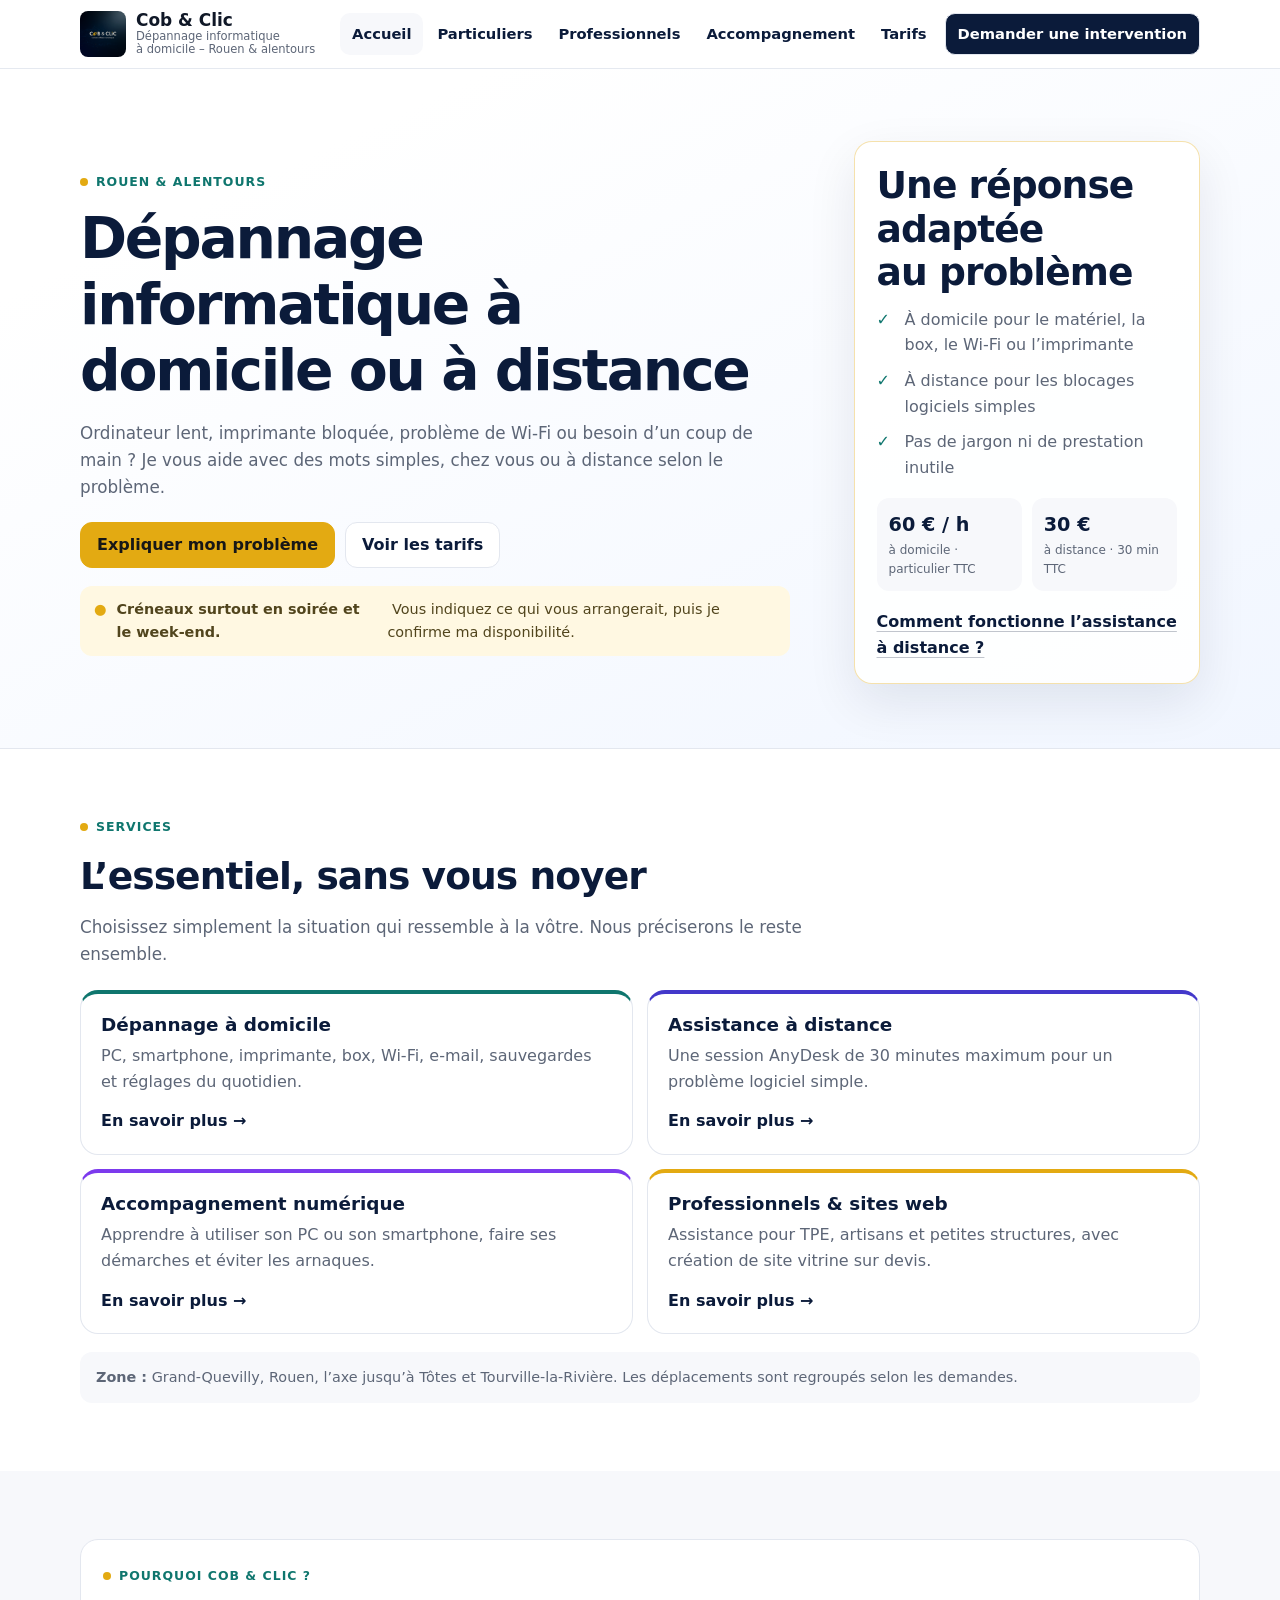
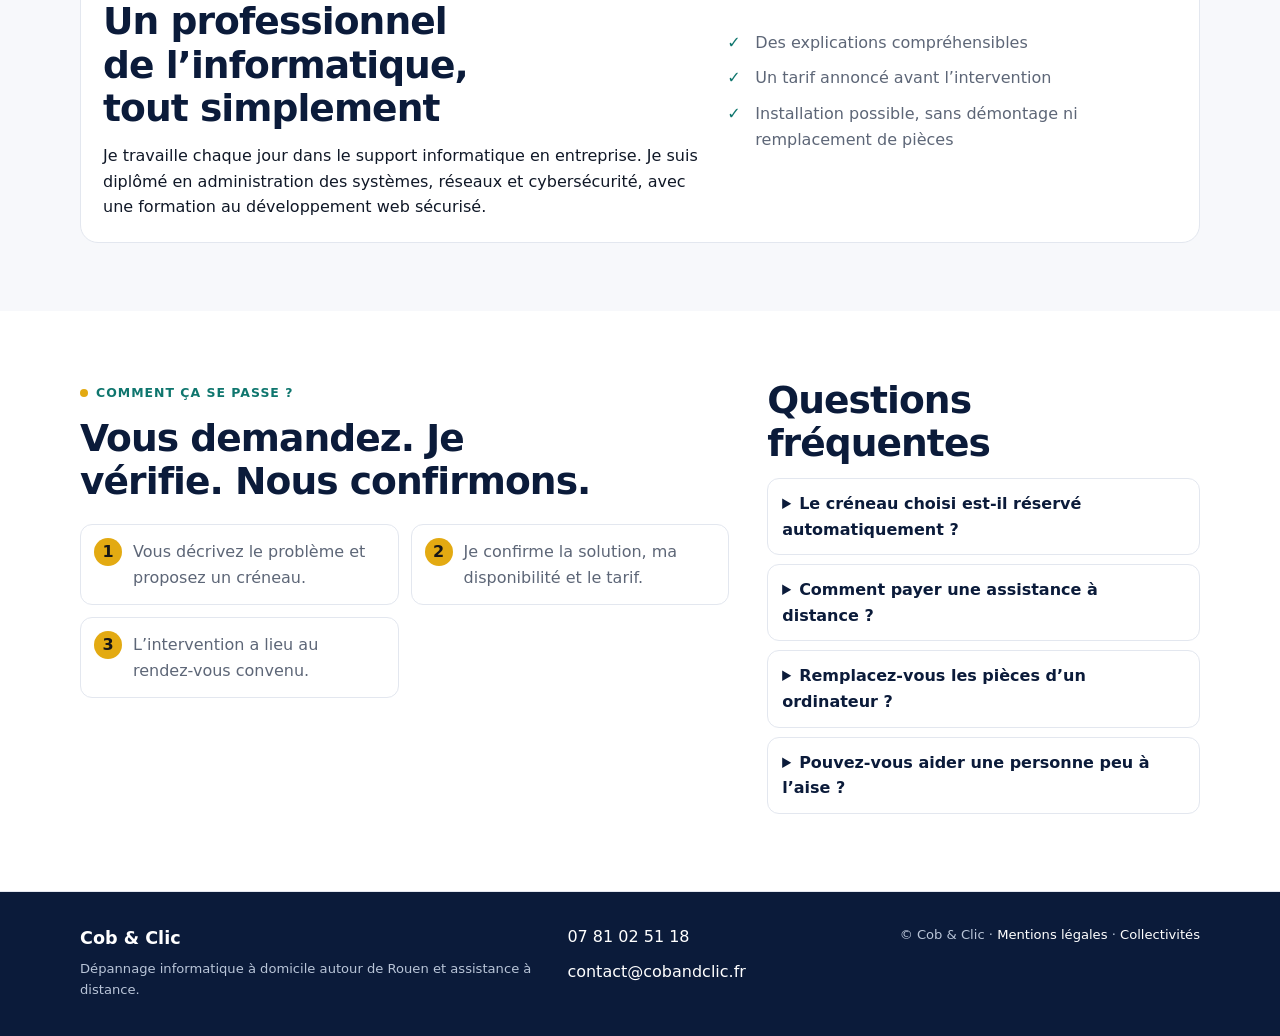
==== commit dec70297: "Amélioration head mobile" ====
--- a/index.html
+++ b/index.html
@@ -39,8 +39,8 @@
 <header class="site-header">
   <div class="container wrap">
     <a class="brand" href="index.html" aria-label="Accueil Cob & Clic">
-      <span class="brand-mark" aria-hidden="true">C</span>
-      <span class="brand-copy"><strong>Cob & Clic</strong><small>Le bon réflexe numérique</small></span>
+      <img src="assets/img/Logo_Cob-and-clic.png" alt="Cob & Clic" />
+      <div>Cob & Clic<small>Dépannage informatique<br />à domicile – Rouen & alentours</small></div>
     </a>
     <button class="nav-toggle" type="button" aria-label="Ouvrir le menu" aria-controls="site-nav" aria-expanded="false">
       <svg viewBox="0 0 24 24" fill="none" stroke="currentColor" aria-hidden="true"><path d="M3 6h18M3 12h18M3 18h18"/></svg>
--- a/assets/base.css
+++ b/assets/base.css
@@ -180,20 +180,33 @@
   align-items: center;
   gap: 10px;
   color: var(--text);
-}
-
-.brand-mark {
-  display: grid;
-  width: 40px;
-  height: 40px;
-  flex: 0 0 40px;
-  place-items: center;
-  border-radius: 12px;
-  background: var(--primary);
-  color: var(--accent);
-  font-size: 1.05rem;
-  font-weight: 900;
-  box-shadow: 0 8px 20px rgba(11, 27, 58, 0.16);
+  font-size: 1.06rem;
+  font-weight: 800;
+}
+
+.brand img {
+  width: 46px;
+  height: 46px;
+  flex: 0 0 46px;
+  border-radius: 8px;
+  object-fit: contain;
+}
+
+.brand div {
+  min-width: 0;
+  line-height: 1.1;
+}
+
+.brand small {
+  display: block;
+  overflow: hidden;
+  max-width: 210px;
+  color: var(--muted);
+  font-size: 0.72rem;
+  font-weight: 500;
+  line-height: 1.2;
+  text-overflow: ellipsis;
+  white-space: nowrap;
 }
 
 .brand-copy {
@@ -1071,6 +1084,37 @@
   }
 }
 
+@media (max-width: 859px) {
+  /* Le nom et le menu restent bien lisibles au premier coup d’œil sur mobile. */
+  .brand {
+    font-size: 1.18rem;
+    font-weight: 900;
+  }
+
+  .brand img {
+    width: 48px;
+    height: 48px;
+    flex-basis: 48px;
+  }
+
+  .brand small {
+    font-size: 0.74rem;
+  }
+
+  .nav-toggle {
+    width: 48px;
+    height: 48px;
+    flex-basis: 48px;
+    border-width: 2px;
+  }
+
+  .nav-toggle svg {
+    width: 26px;
+    height: 26px;
+    stroke-width: 2.75;
+  }
+}
+
 @media (min-width: 860px) {
   body.nav-open {
     overflow: auto;
@@ -1152,13 +1196,13 @@
     font-size: 0.92rem;
   }
 
-  .brand-copy small {
-    max-width: 220px;
+  .brand small {
+    max-width: 240px;
   }
 }
 
 @media (max-width: 420px) {
-  .brand-copy small {
+  .brand small {
     display: none;
   }
 
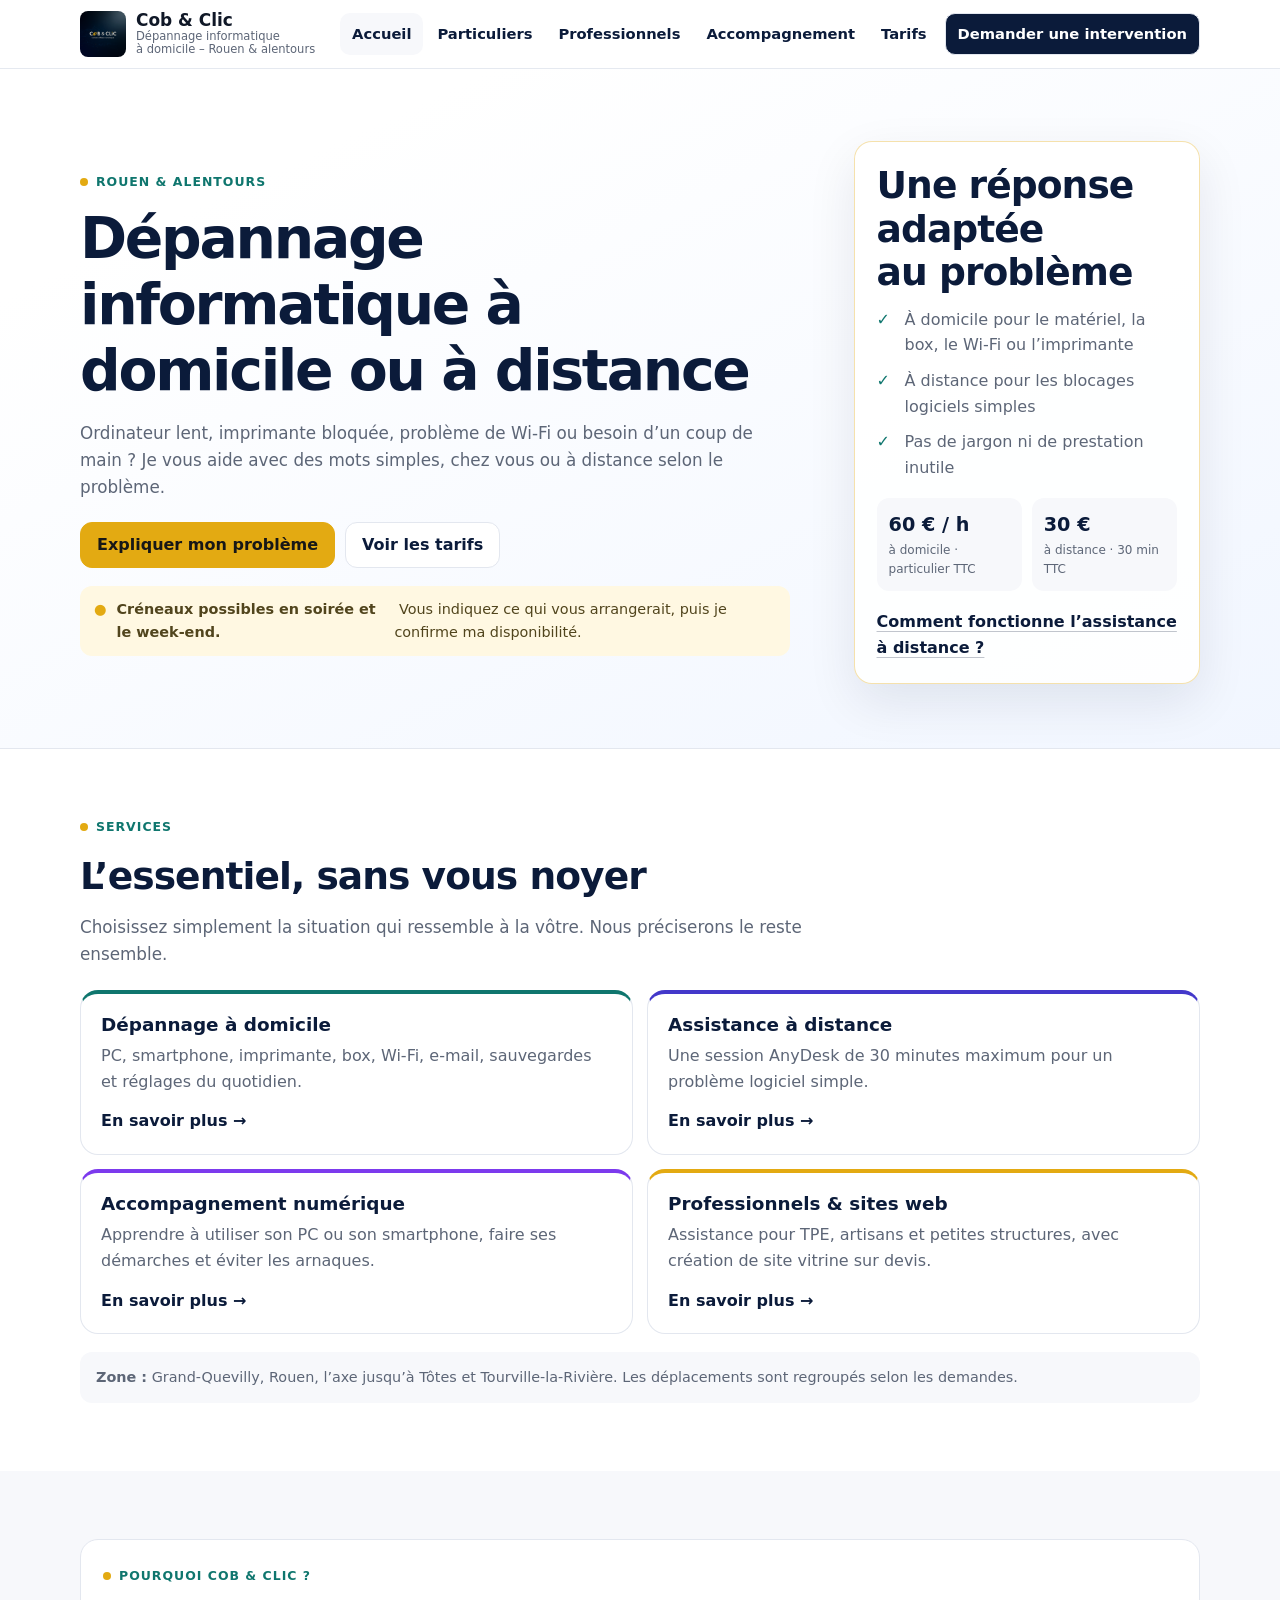
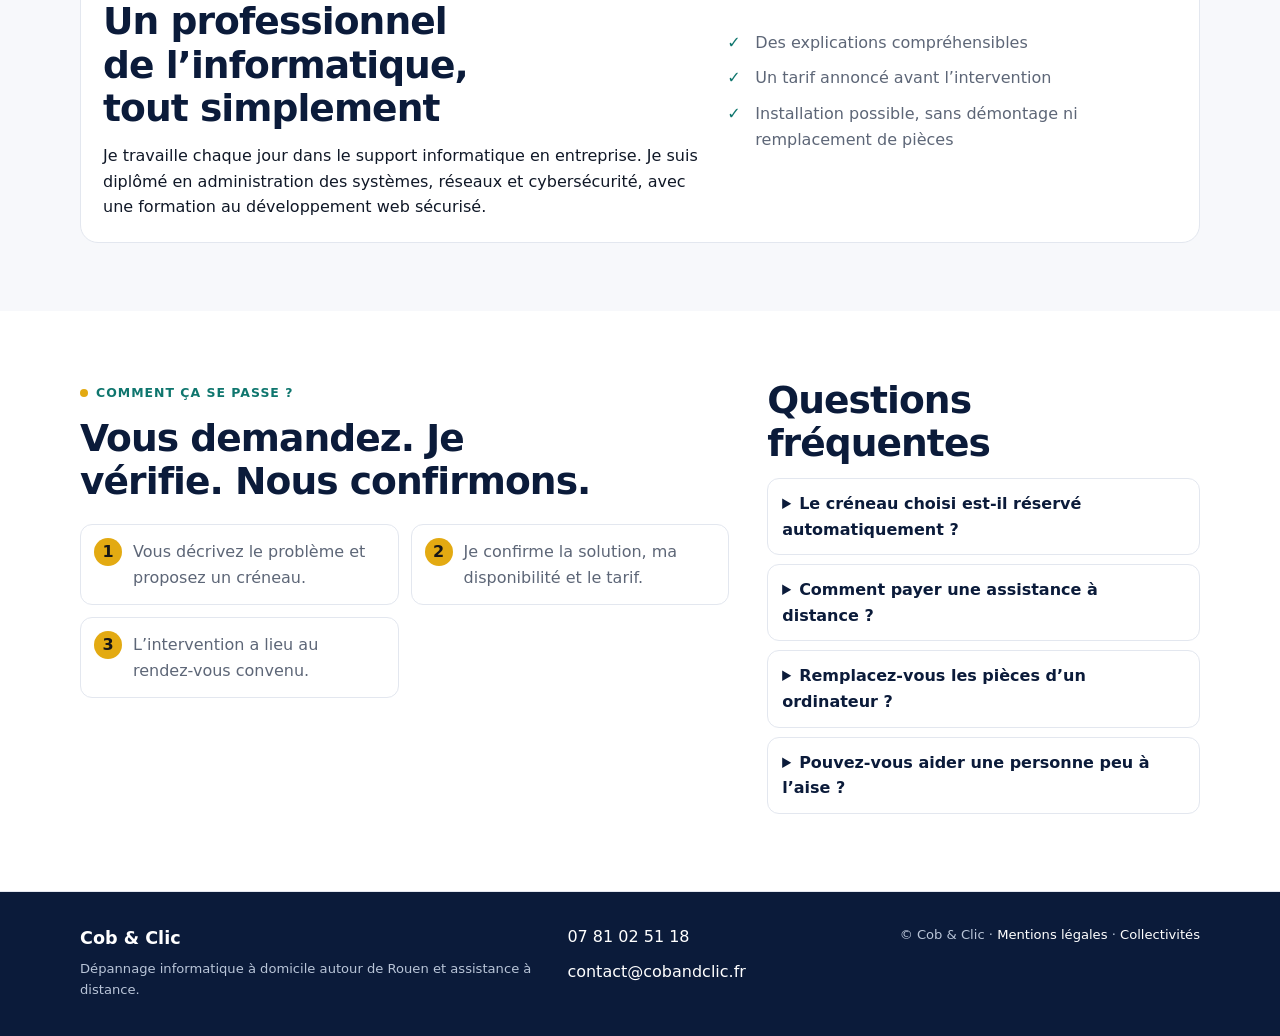
==== commit acb71c46: "." ====
--- a/index.html
+++ b/index.html
@@ -67,7 +67,7 @@
           <a class="btn btn-primary" href="contact.html?demande=intervention#contact-form">Expliquer mon problème</a>
           <a class="btn btn-ghost" href="tarifs.html">Voir les tarifs</a>
         </div>
-        <p class="availability-line"><strong>Créneaux surtout en soirée et le week-end.</strong>&nbsp;Vous indiquez ce qui vous arrangerait, puis je confirme ma disponibilité.</p>
+        <p class="availability-line"><strong>Créneaux possibles en soirée et le week-end.</strong>&nbsp;Vous indiquez ce qui vous arrangerait, puis je confirme ma disponibilité.</p>
       </div>
 
       <aside class="hero-panel" aria-label="Informations essentielles">
--- a/assets/base.css
+++ b/assets/base.css
@@ -1085,33 +1085,43 @@
 }
 
 @media (max-width: 859px) {
-  /* Le nom et le menu restent bien lisibles au premier coup d’œil sur mobile. */
+  /* Bandeau volontairement plus haut : logo et menu restent évidents sur mobile. */
+  :root {
+    --header-height: 82px;
+  }
+
+  .site-header .wrap {
+    gap: 16px;
+  }
+
   .brand {
-    font-size: 1.18rem;
+    font-size: 1.25rem;
     font-weight: 900;
   }
 
   .brand img {
-    width: 48px;
-    height: 48px;
-    flex-basis: 48px;
+    width: 60px;
+    height: 60px;
+    flex-basis: 60px;
+    border-radius: 10px;
   }
 
   .brand small {
-    font-size: 0.74rem;
+    font-size: 0.78rem;
   }
 
   .nav-toggle {
-    width: 48px;
-    height: 48px;
-    flex-basis: 48px;
+    width: 56px;
+    height: 56px;
+    flex-basis: 56px;
     border-width: 2px;
+    border-radius: 14px;
   }
 
   .nav-toggle svg {
-    width: 26px;
-    height: 26px;
-    stroke-width: 2.75;
+    width: 30px;
+    height: 30px;
+    stroke-width: 3;
   }
 }
 
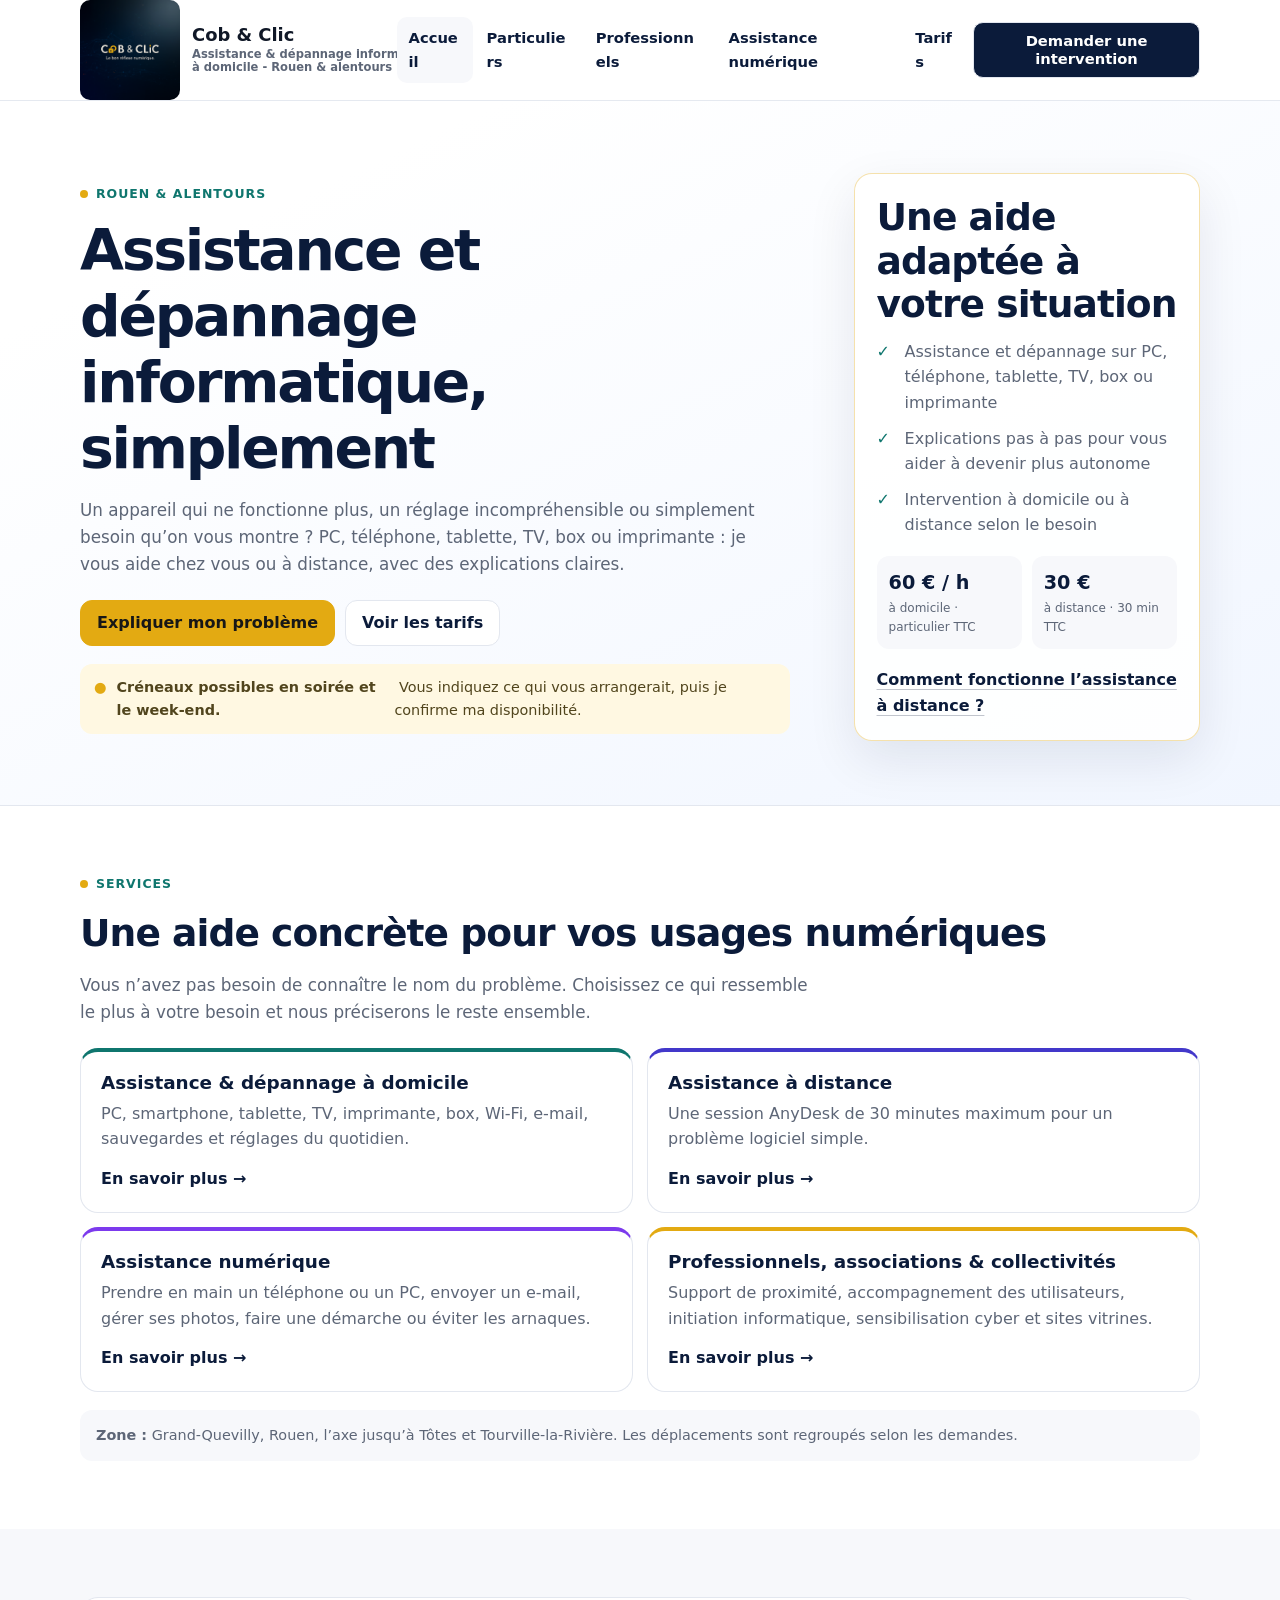
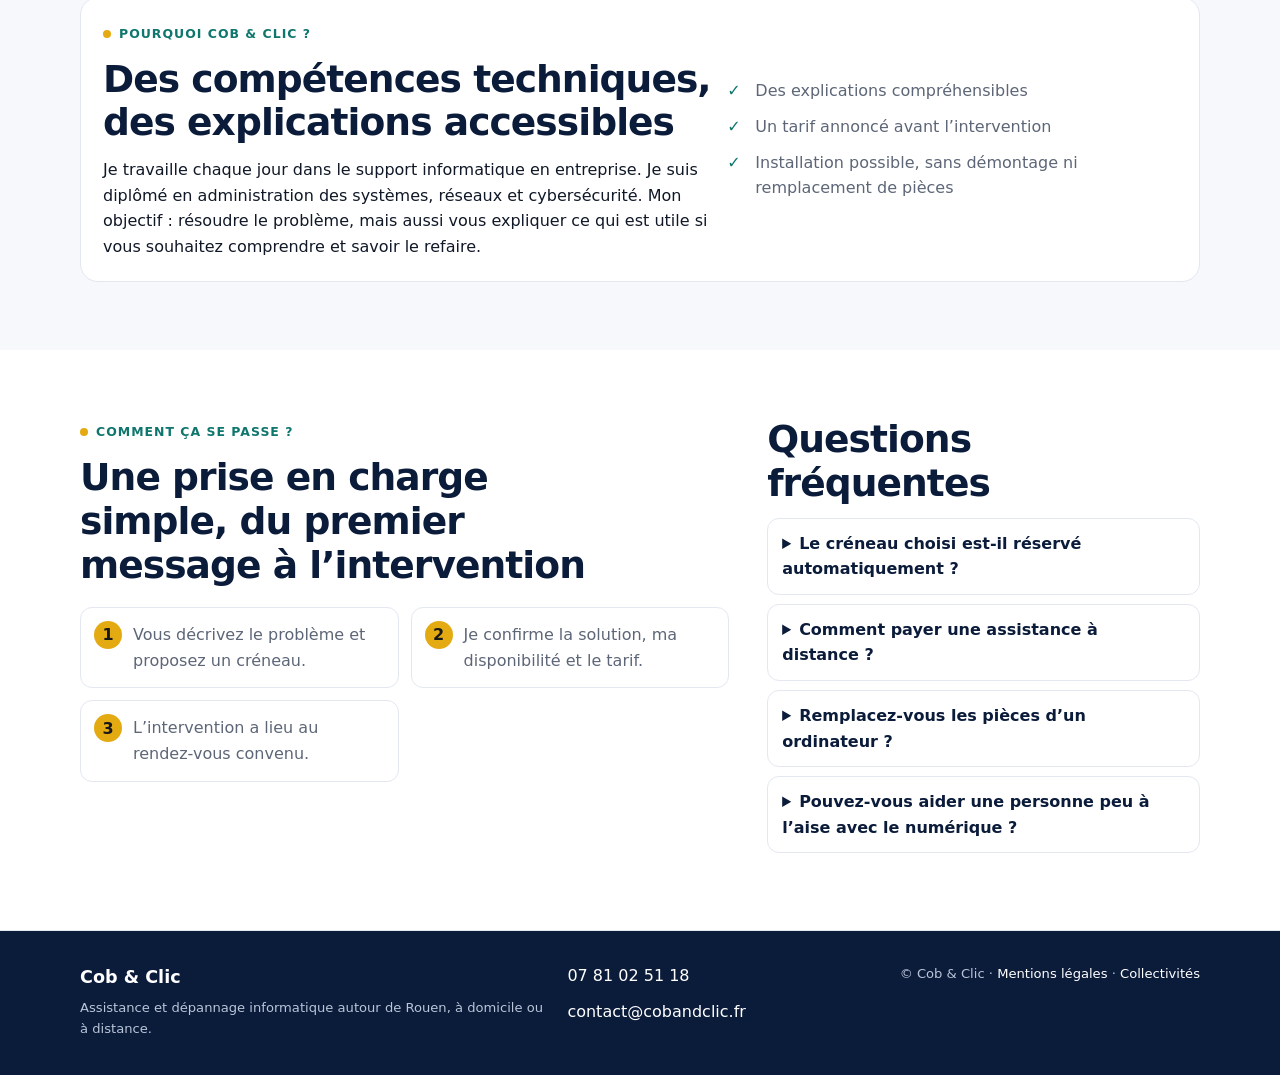
==== commit 478bd16f: "Controle_de_saisie_formulaire" ====
--- a/index.html
+++ b/index.html
@@ -10,14 +10,14 @@
     gtag('js', new Date());
     gtag('config', 'G-YQD1PKN8N9');
   </script>
-  <title>Dépannage informatique à domicile à Rouen | Cob & Clic</title>
-  <meta name="description" content="Dépannage informatique à domicile autour de Rouen ou à distance : PC, logiciels, Wi-Fi, imprimante, sécurité et accompagnement numérique, en soirée et le week-end." />
+  <title>Assistance et dépannage informatique à Rouen | Cob & Clic</title>
+  <meta name="description" content="Assistance et dépannage informatique autour de Rouen : PC, smartphone, tablette, TV, box, Wi-Fi, imprimante, aide numérique et cybersécurité, à domicile ou à distance." />
   <meta name="robots" content="index, follow" />
   <link rel="canonical" href="https://www.cobandclic.fr/" />
   <link rel="stylesheet" href="assets/base.css" />
   <link rel="icon" href="favicon.ico" />
-  <meta property="og:title" content="Cob & Clic – Le bon réflexe numérique" />
-  <meta property="og:description" content="Une aide informatique claire, à domicile autour de Rouen ou à distance." />
+  <meta property="og:title" content="Cob & Clic - Assistance et dépannage numérique" />
+  <meta property="og:description" content="Assistance, dépannage et accompagnement numérique avec des explications simples, autour de Rouen ou à distance." />
   <meta property="og:image" content="https://www.cobandclic.fr/assets/img/Logo_Cob-and-clic.png" />
   <meta property="og:type" content="website" />
   <script type="application/ld+json">
@@ -29,7 +29,7 @@
     "image": "https://www.cobandclic.fr/assets/img/Logo_Cob-and-clic.png",
     "telephone": "+33781025118",
     "email": "contact@cobandclic.fr",
-    "description": "Dépannage informatique à domicile autour de Rouen, assistance à distance, accompagnement numérique et création de sites vitrines.",
+    "description": "Assistance et dépannage informatique à domicile autour de Rouen, aide numérique, assistance à distance, sensibilisation cybersécurité et création de sites vitrines.",
     "areaServed": ["Rouen", "Le Grand-Quevilly", "Tôtes", "Tourville-la-Rivière"],
     "priceRange": "30 € à 90 €"
   }
@@ -40,7 +40,7 @@
   <div class="container wrap">
     <a class="brand" href="index.html" aria-label="Accueil Cob & Clic">
       <img src="assets/img/Logo_Cob-and-clic.png" alt="Cob & Clic" />
-      <div>Cob & Clic<small>Dépannage informatique<br />à domicile – Rouen & alentours</small></div>
+      <div class="brand-copy"><strong>Cob & Clic</strong><small>Assistance &amp; dépannage informatique<br />à domicile - Rouen &amp; alentours</small></div>
     </a>
     <button class="nav-toggle" type="button" aria-label="Ouvrir le menu" aria-controls="site-nav" aria-expanded="false">
       <svg viewBox="0 0 24 24" fill="none" stroke="currentColor" aria-hidden="true"><path d="M3 6h18M3 12h18M3 18h18"/></svg>
@@ -49,7 +49,7 @@
       <a href="index.html">Accueil</a>
       <a href="particuliers.html">Particuliers</a>
       <a href="professionnels.html">Professionnels</a>
-      <a href="formations.html">Accompagnement</a>
+      <a href="formations.html">Assistance numérique</a>
       <a href="tarifs.html">Tarifs</a>
       <a class="btn" href="contact.html?demande=intervention#contact-form">Demander une intervention</a>
     </nav>
@@ -61,8 +61,8 @@
     <div class="container inner">
       <div class="hero-copy">
         <span class="eyebrow">Rouen & alentours</span>
-        <h1>Dépannage informatique à domicile ou à distance</h1>
-        <p class="hero-summary">Ordinateur lent, imprimante bloquée, problème de Wi-Fi ou besoin d’un coup de main ? Je vous aide avec des mots simples, chez vous ou à distance selon le problème.</p>
+        <h1>Assistance et dépannage informatique, simplement</h1>
+        <p class="hero-summary">Un appareil qui ne fonctionne plus, un réglage incompréhensible ou simplement besoin qu’on vous montre ? PC, téléphone, tablette, TV, box ou imprimante : je vous aide chez vous ou à distance, avec des explications claires.</p>
         <div class="cta">
           <a class="btn btn-primary" href="contact.html?demande=intervention#contact-form">Expliquer mon problème</a>
           <a class="btn btn-ghost" href="tarifs.html">Voir les tarifs</a>
@@ -71,11 +71,11 @@
       </div>
 
       <aside class="hero-panel" aria-label="Informations essentielles">
-        <h2>Une réponse adaptée au problème</h2>
+        <h2>Une aide adaptée à votre situation</h2>
         <ul class="check-list">
-          <li>À domicile pour le matériel, la box, le Wi-Fi ou l’imprimante</li>
-          <li>À distance pour les blocages logiciels simples</li>
-          <li>Pas de jargon ni de prestation inutile</li>
+          <li>Assistance et dépannage sur PC, téléphone, tablette, TV, box ou imprimante</li>
+          <li>Explications pas à pas pour vous aider à devenir plus autonome</li>
+          <li>Intervention à domicile ou à distance selon le besoin</li>
         </ul>
         <div class="price-pair">
           <div><strong>60 € / h</strong><span>à domicile · particulier TTC</span></div>
@@ -90,25 +90,25 @@
     <div class="container">
       <div class="section-heading">
         <span class="eyebrow">Services</span>
-        <h2>L’essentiel, sans vous noyer</h2>
-        <p class="lead">Choisissez simplement la situation qui ressemble à la vôtre. Nous préciserons le reste ensemble.</p>
+        <h2>Une aide concrète pour vos usages numériques</h2>
+        <p class="lead">Vous n’avez pas besoin de connaître le nom du problème. Choisissez ce qui ressemble le plus à votre besoin et nous préciserons le reste ensemble.</p>
       </div>
       <div class="cards two">
         <a class="card card-link teal" href="particuliers.html">
-          <h3>Dépannage à domicile</h3>
-          <p>PC, smartphone, imprimante, box, Wi-Fi, e-mail, sauvegardes et réglages du quotidien.</p>
+          <h3>Assistance & dépannage à domicile</h3>
+          <p>PC, smartphone, tablette, TV, imprimante, box, Wi-Fi, e-mail, sauvegardes et réglages du quotidien.</p>
         </a>
         <a class="card card-link indigo" href="assistance-distance.html">
           <h3>Assistance à distance</h3>
           <p>Une session AnyDesk de 30 minutes maximum pour un problème logiciel simple.</p>
         </a>
         <a class="card card-link purple" href="formations.html">
-          <h3>Accompagnement numérique</h3>
-          <p>Apprendre à utiliser son PC ou son smartphone, faire ses démarches et éviter les arnaques.</p>
+          <h3>Assistance numérique</h3>
+          <p>Prendre en main un téléphone ou un PC, envoyer un e-mail, gérer ses photos, faire une démarche ou éviter les arnaques.</p>
         </a>
         <a class="card card-link gold" href="professionnels.html">
-          <h3>Professionnels & sites web</h3>
-          <p>Assistance pour TPE, artisans et petites structures, avec création de site vitrine sur devis.</p>
+          <h3>Professionnels, associations & collectivités</h3>
+          <p>Support de proximité, accompagnement des utilisateurs, initiation informatique, sensibilisation cyber et sites vitrines.</p>
         </a>
       </div>
       <p class="zone-line"><strong>Zone :</strong> Grand-Quevilly, Rouen, l’axe jusqu’à Tôtes et Tourville-la-Rivière. Les déplacements sont regroupés selon les demandes.</p>
@@ -119,8 +119,8 @@
     <div class="container credential-strip">
       <div>
         <span class="eyebrow">Pourquoi Cob & Clic ?</span>
-        <h2>Un professionnel de l’informatique, tout simplement</h2>
-        <p>Je travaille chaque jour dans le support informatique en entreprise. Je suis diplômé en administration des systèmes, réseaux et cybersécurité, avec une formation au développement web sécurisé.</p>
+        <h2>Des compétences techniques, des explications accessibles</h2>
+        <p>Je travaille chaque jour dans le support informatique en entreprise. Je suis diplômé en administration des systèmes, réseaux et cybersécurité. Mon objectif : résoudre le problème, mais aussi vous expliquer ce qui est utile si vous souhaitez comprendre et savoir le refaire.</p>
       </div>
       <ul class="check-list">
         <li>Des explications compréhensibles</li>
@@ -134,7 +134,7 @@
     <div class="container split">
       <div>
         <span class="eyebrow">Comment ça se passe ?</span>
-        <h2>Vous demandez. Je vérifie. Nous confirmons.</h2>
+        <h2>Une prise en charge simple, du premier message à l’intervention</h2>
         <ol class="process">
           <li>Vous décrivez le problème et proposez un créneau.</li>
           <li>Je confirme la solution, ma disponibilité et le tarif.</li>
@@ -146,7 +146,7 @@
         <details><summary>Le créneau choisi est-il réservé automatiquement ?</summary><p>Non. Il indique ce qui vous conviendrait. Je vous recontacte pour confirmer le rendez-vous selon mes disponibilités.</p></details>
         <details><summary>Comment payer une assistance à distance ?</summary><p>Après confirmation du rendez-vous et du montant, je vous envoie un lien de paiement sécurisé Stripe ou PayPal. Aucun paiement n’est demandé dans le formulaire.</p></details>
         <details><summary>Remplacez-vous les pièces d’un ordinateur ?</summary><p>Non. Je peux installer et configurer du matériel ou des périphériques, mais je ne démonte pas les appareils et ne remplace pas les composants internes.</p></details>
-        <details><summary>Pouvez-vous aider une personne peu à l’aise ?</summary><p>Oui. L’accompagnement se fait à son rythme, avec des explications simples et sans jugement.</p></details>
+        <details><summary>Pouvez-vous aider une personne peu à l’aise avec le numérique ?</summary><p>Oui. Cela peut aller de la prise en main d’un smartphone ou d’un navigateur à des usages plus avancés. L’accompagnement se fait à votre rythme, avec des explications simples et sans jugement.</p></details>
       </div>
     </div>
   </section>
@@ -154,14 +154,12 @@
 
 <footer class="site-footer">
   <div class="container footer-grid">
-    <div><div class="footer-brand"><strong>Cob & Clic</strong></div><div class="sub">Dépannage informatique à domicile autour de Rouen et assistance à distance.</div></div>
+    <div><div class="footer-brand"><strong>Cob & Clic</strong></div><div class="sub">Assistance et dépannage informatique autour de Rouen, à domicile ou à distance.</div></div>
     <div class="footer-links"><a href="tel:+33781025118">07 81 02 51 18</a><a href="mailto:contact@cobandclic.fr">contact@cobandclic.fr</a></div>
     <div class="sub">© Cob & Clic · <a href="mentions-legales.html">Mentions légales</a> · <a href="collectivites.html">Collectivités</a></div>
   </div>
 </footer>
-<div class="mobile-cta" aria-label="Actions rapides">
-  <a class="btn btn-ghost" href="tel:+33781025118">Appeler</a>
-  <a class="btn btn-primary" href="contact.html?demande=intervention#contact-form">Demander un créneau</a>
+<div class="mobile-cta" aria-label="Actions rapides"><a class="btn btn-primary" href="contact.html?demande=intervention#contact-form">Demander un créneau</a>
 </div>
 <script src="assets/main.js"></script>
 </body>
--- a/assets/base.css
+++ b/assets/base.css
@@ -17,7 +17,7 @@
   --radius: 18px;
   --radius-small: 12px;
   --shadow: 0 18px 50px rgba(11, 27, 58, 0.09);
-  --header-height: 68px;
+  --header-height: 78px;
 }
 
 * {
@@ -178,54 +178,38 @@
   display: inline-flex;
   min-width: 0;
   align-items: center;
-  gap: 10px;
+  gap: 12px;
   color: var(--text);
-  font-size: 1.06rem;
-  font-weight: 800;
 }
 
 .brand img {
-  width: 46px;
-  height: 46px;
-  flex: 0 0 46px;
-  border-radius: 8px;
-  object-fit: contain;
-}
-
-.brand div {
-  min-width: 0;
-  line-height: 1.1;
-}
-
-.brand small {
-  display: block;
-  overflow: hidden;
-  max-width: 210px;
-  color: var(--muted);
-  font-size: 0.72rem;
-  font-weight: 500;
-  line-height: 1.2;
-  text-overflow: ellipsis;
-  white-space: nowrap;
+  width: 100px;
+  height: 100px;
+  flex: 0 0 100px;
+  border-radius: 10px;
+  object-fit: cover;
 }
 
 .brand-copy {
   display: flex;
   min-width: 0;
   flex-direction: column;
-  line-height: 1.15;
+  line-height: 1.08;
 }
 
 .brand-copy strong {
-  font-size: 1.02rem;
+  font-size: 1.12rem;
+  font-weight: 850;
 }
 
 .brand-copy small {
-  overflow: hidden;
-  max-width: 180px;
+  display: block;
+  max-width: 225px;
+  margin-top: 3px;
   color: var(--muted);
   font-size: 0.72rem;
-  text-overflow: ellipsis;
+  font-weight: 600;
+  line-height: 1.18;
   white-space: nowrap;
 }
 
@@ -1037,7 +1021,7 @@
   left: 0;
   z-index: 45;
   display: grid;
-  grid-template-columns: 0.8fr 1.2fr;
+  grid-template-columns: 1fr;
   gap: 8px;
   padding: 9px 12px calc(9px + env(safe-area-inset-bottom));
   border-top: 1px solid var(--border);
@@ -1052,6 +1036,113 @@
   font-size: 0.88rem;
 }
 
+
+.contact-form input[aria-invalid="true"] {
+  border-color: var(--danger);
+  box-shadow: 0 0 0 3px rgba(159, 18, 57, 0.08);
+}
+
+.field-error {
+  display: block;
+  min-height: 1.2em;
+  margin-top: 4px;
+  color: var(--danger);
+  font-size: 0.78rem;
+  font-weight: 650;
+  line-height: 1.35;
+}
+
+/* Private payment page: deliberately absent from navigation and sitemap. */
+.payment-page {
+  min-height: 100vh;
+  background: linear-gradient(180deg, var(--surface-blue) 0, #fff 55%);
+}
+
+.payment-shell {
+  width: min(calc(100% - 32px), 760px);
+  margin: 0 auto;
+  padding: 48px 0 64px;
+}
+
+.payment-logo {
+  width: min(250px, 72vw);
+  height: 78px;
+  margin: 0 auto 28px;
+  border-radius: 12px;
+  object-fit: cover;
+  object-position: center 52%;
+}
+
+.payment-panel {
+  padding: clamp(22px, 5vw, 38px);
+  border: 1px solid var(--border);
+  border-radius: 24px;
+  background: rgba(255, 255, 255, 0.98);
+  box-shadow: var(--shadow);
+}
+
+.payment-panel h1 {
+  font-size: clamp(2rem, 7vw, 3rem);
+}
+
+.payment-summary {
+  display: grid;
+  gap: 10px;
+  margin: 24px 0;
+  padding: 18px;
+  border: 1px solid var(--border);
+  border-radius: 14px;
+  background: var(--surface);
+}
+
+.payment-summary div {
+  display: flex;
+  justify-content: space-between;
+  gap: 18px;
+}
+
+.payment-summary span {
+  color: var(--muted);
+}
+
+.payment-provider-grid {
+  display: grid;
+  gap: 12px;
+  margin: 22px 0;
+}
+
+.payment-provider {
+  padding: 16px;
+  border: 1px solid var(--border);
+  border-radius: 14px;
+  background: #fff;
+}
+
+.payment-provider strong,
+.payment-provider span {
+  display: block;
+}
+
+.payment-provider span {
+  margin-top: 3px;
+  color: var(--muted);
+  font-size: 0.9rem;
+}
+
+.payment-disabled {
+  margin-top: 14px;
+  color: var(--muted);
+  font-size: 0.84rem;
+}
+
+.payment-trust {
+  margin-top: 22px;
+  padding-top: 18px;
+  border-top: 1px solid var(--border);
+  color: var(--muted);
+  font-size: 0.9rem;
+}
+
 @media (min-width: 640px) {
   .cta {
     flex-direction: row;
@@ -1085,42 +1176,46 @@
 }
 
 @media (max-width: 859px) {
-  /* Bandeau volontairement plus haut : logo et menu restent évidents sur mobile. */
+  /* Bloc marque compact : logo lisible, nom et activité restent visibles. */
   :root {
     --header-height: 82px;
   }
 
   .site-header .wrap {
-    gap: 16px;
+    gap: 12px;
   }
 
   .brand {
-    font-size: 1.25rem;
-    font-weight: 900;
+    gap: 10px;
   }
 
   .brand img {
-    width: 60px;
-    height: 60px;
-    flex-basis: 60px;
+    width: 62px;
+    height: 62px;
+    flex-basis: 62px;
     border-radius: 10px;
   }
 
-  .brand small {
-    font-size: 0.78rem;
+  .brand-copy strong {
+    font-size: 1.05rem;
+  }
+
+  .brand-copy small {
+    max-width: 185px;
+    font-size: 0.68rem;
   }
 
   .nav-toggle {
-    width: 56px;
-    height: 56px;
-    flex-basis: 56px;
+    width: 52px;
+    height: 52px;
+    flex-basis: 52px;
     border-width: 2px;
     border-radius: 14px;
   }
 
   .nav-toggle svg {
-    width: 30px;
-    height: 30px;
+    width: 28px;
+    height: 28px;
     stroke-width: 3;
   }
 }
@@ -1206,14 +1301,22 @@
     font-size: 0.92rem;
   }
 
-  .brand small {
-    max-width: 240px;
-  }
 }
 
 @media (max-width: 420px) {
-  .brand small {
-    display: none;
+  .brand img {
+    width: 58px;
+    height: 58px;
+    flex-basis: 58px;
+  }
+
+  .brand-copy strong {
+    font-size: 1rem;
+  }
+
+  .brand-copy small {
+    max-width: 165px;
+    font-size: 0.64rem;
   }
 
   .price-pair strong {
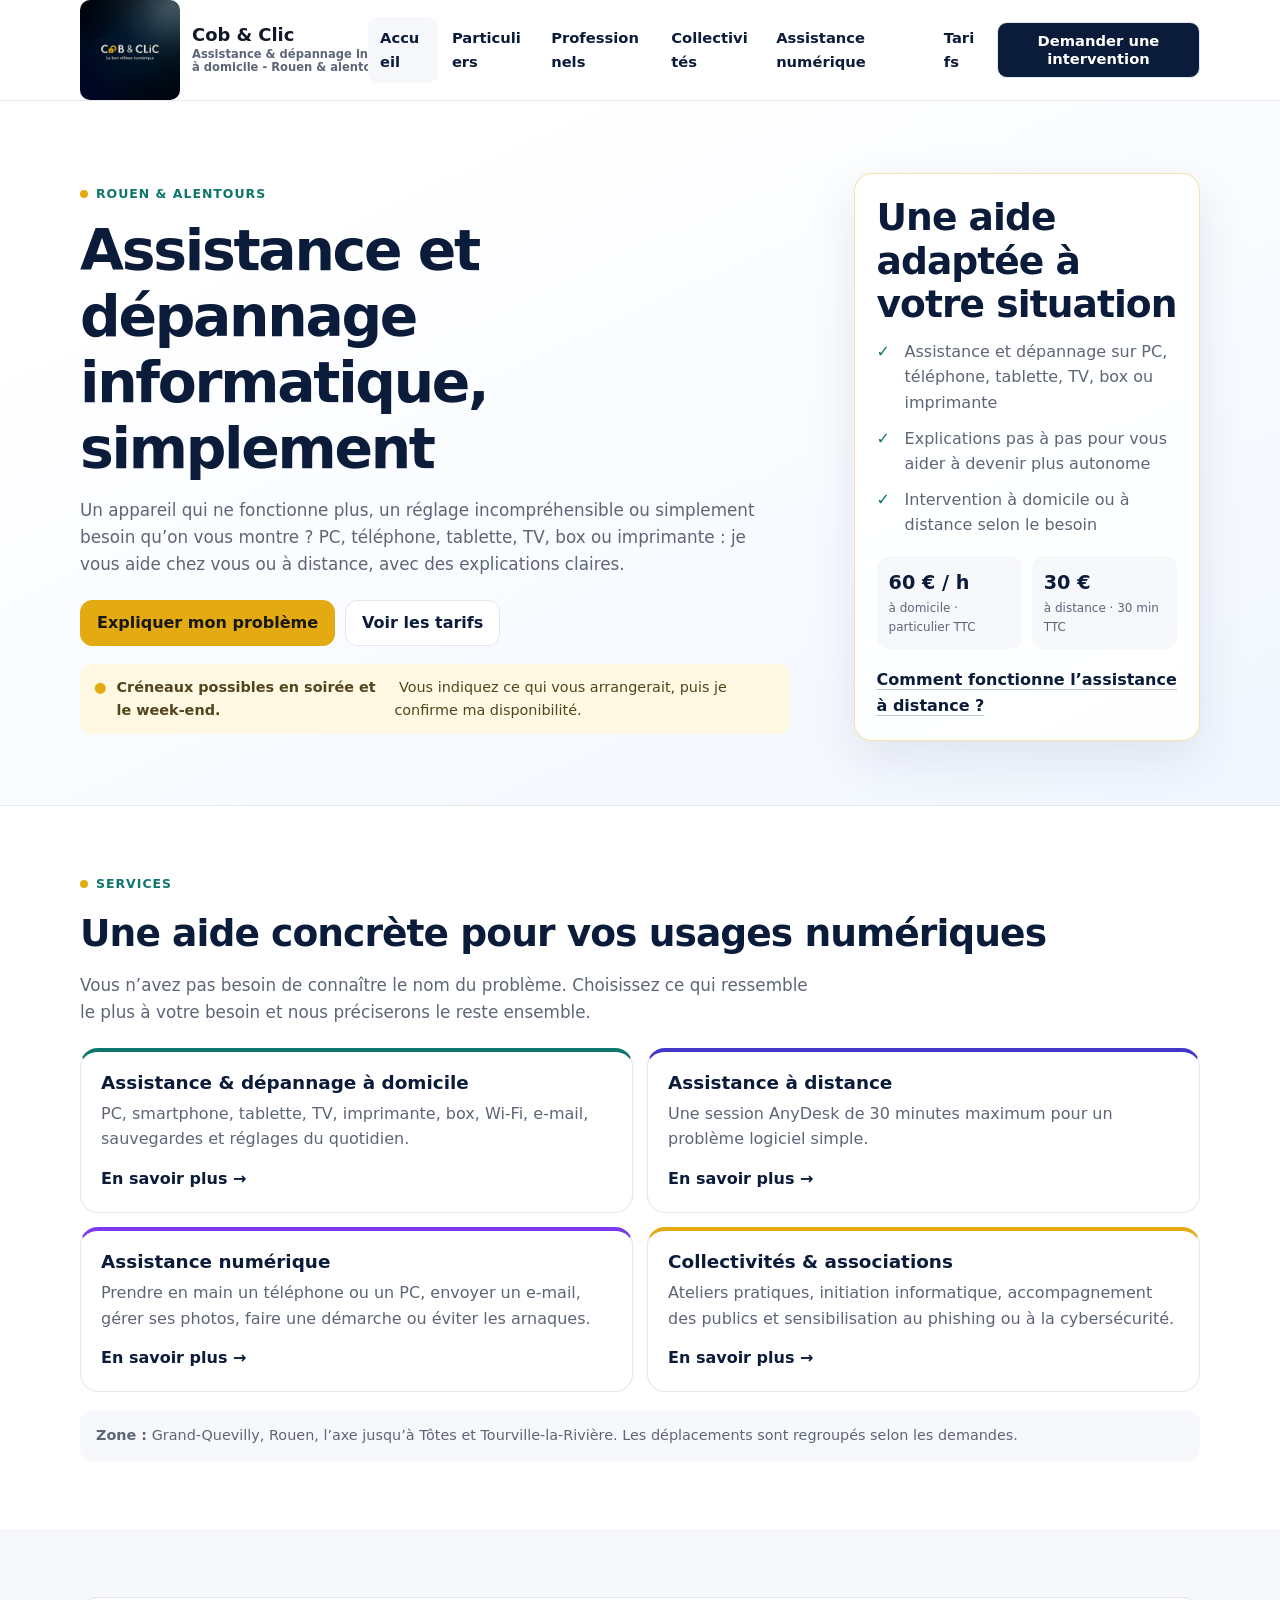
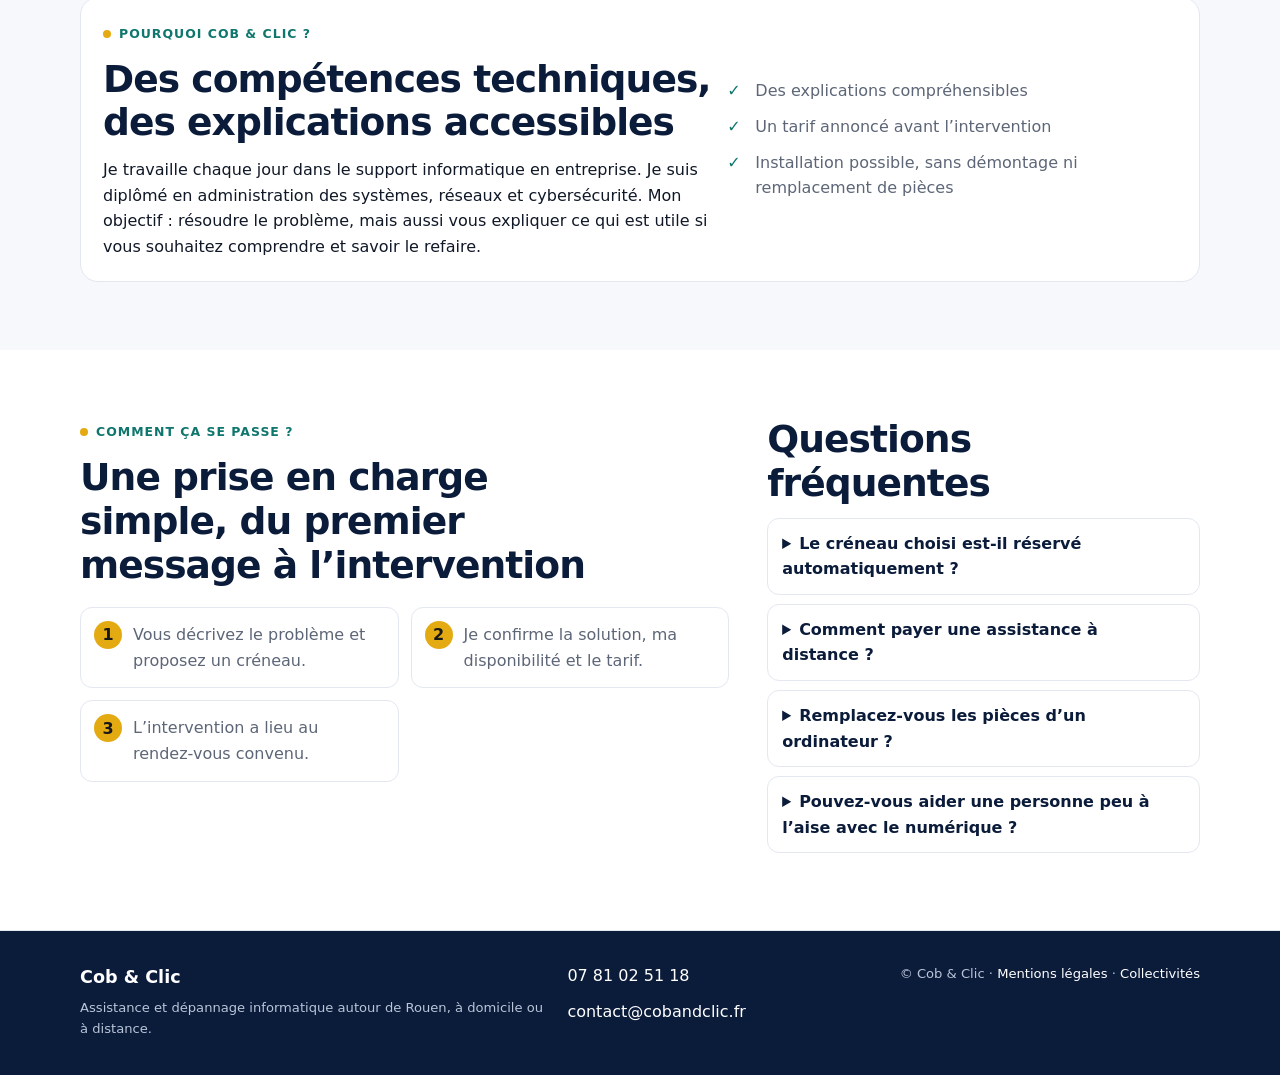
==== commit 5e199fb4: "Ajout_Collectivités" ====
--- a/index.html
+++ b/index.html
@@ -45,14 +45,7 @@
     <button class="nav-toggle" type="button" aria-label="Ouvrir le menu" aria-controls="site-nav" aria-expanded="false">
       <svg viewBox="0 0 24 24" fill="none" stroke="currentColor" aria-hidden="true"><path d="M3 6h18M3 12h18M3 18h18"/></svg>
     </button>
-    <nav class="nav" id="site-nav" aria-label="Navigation principale">
-      <a href="index.html">Accueil</a>
-      <a href="particuliers.html">Particuliers</a>
-      <a href="professionnels.html">Professionnels</a>
-      <a href="formations.html">Assistance numérique</a>
-      <a href="tarifs.html">Tarifs</a>
-      <a class="btn" href="contact.html?demande=intervention#contact-form">Demander une intervention</a>
-    </nav>
+    <nav class="nav" id="site-nav" aria-label="Navigation principale"><a href="index.html">Accueil</a><a href="particuliers.html">Particuliers</a><a href="professionnels.html">Professionnels</a><a href="collectivites.html">Collectivités</a><a href="formations.html">Assistance numérique</a><a href="tarifs.html">Tarifs</a><a class="btn" href="contact.html?demande=intervention#contact-form">Demander une intervention</a></nav>
   </div>
 </header>
 
@@ -106,9 +99,9 @@
           <h3>Assistance numérique</h3>
           <p>Prendre en main un téléphone ou un PC, envoyer un e-mail, gérer ses photos, faire une démarche ou éviter les arnaques.</p>
         </a>
-        <a class="card card-link gold" href="professionnels.html">
-          <h3>Professionnels, associations & collectivités</h3>
-          <p>Support de proximité, accompagnement des utilisateurs, initiation informatique, sensibilisation cyber et sites vitrines.</p>
+        <a class="card card-link gold" href="collectivites.html">
+          <h3>Collectivités & associations</h3>
+          <p>Ateliers pratiques, initiation informatique, accompagnement des publics et sensibilisation au phishing ou à la cybersécurité.</p>
         </a>
       </div>
       <p class="zone-line"><strong>Zone :</strong> Grand-Quevilly, Rouen, l’axe jusqu’à Tôtes et Tourville-la-Rivière. Les déplacements sont regroupés selon les demandes.</p>
--- a/assets/base.css
+++ b/assets/base.css
@@ -1178,7 +1178,7 @@
 @media (max-width: 859px) {
   /* Bloc marque compact : logo lisible, nom et activité restent visibles. */
   :root {
-    --header-height: 82px;
+    --header-height: 96px;
   }
 
   .site-header .wrap {
@@ -1190,9 +1190,9 @@
   }
 
   .brand img {
-    width: 62px;
-    height: 62px;
-    flex-basis: 62px;
+    width: 78px;
+    height: 78px;
+    flex-basis: 78px;
     border-radius: 10px;
   }
 
@@ -1201,21 +1201,22 @@
   }
 
   .brand-copy small {
-    max-width: 185px;
-    font-size: 0.68rem;
+    max-width: 170px;
+    font-size: 0.65rem;
+    line-height: 1.14;
   }
 
   .nav-toggle {
-    width: 52px;
-    height: 52px;
-    flex-basis: 52px;
+    width: 48px;
+    height: 48px;
+    flex-basis: 48px;
     border-width: 2px;
     border-radius: 14px;
   }
 
   .nav-toggle svg {
-    width: 28px;
-    height: 28px;
+    width: 26px;
+    height: 26px;
     stroke-width: 3;
   }
 }
@@ -1304,19 +1305,39 @@
 }
 
 @media (max-width: 420px) {
+  :root {
+    --header-height: 90px;
+  }
+
+  .brand {
+    gap: 8px;
+  }
+
   .brand img {
-    width: 58px;
-    height: 58px;
-    flex-basis: 58px;
+    width: 68px;
+    height: 68px;
+    flex-basis: 68px;
   }
 
   .brand-copy strong {
-    font-size: 1rem;
+    font-size: 0.98rem;
   }
 
   .brand-copy small {
-    max-width: 165px;
-    font-size: 0.64rem;
+    max-width: 138px;
+    font-size: 0.61rem;
+    line-height: 1.12;
+  }
+
+  .nav-toggle {
+    width: 46px;
+    height: 46px;
+    flex-basis: 46px;
+  }
+
+  .nav-toggle svg {
+    width: 24px;
+    height: 24px;
   }
 
   .price-pair strong {
@@ -1336,3 +1357,1091 @@
     transition: none !important;
   }
 }
+
+/* --------------------------------------------------------------------------
+   Gestion des paiements - interface privée + page client
+   Ces pages sont absentes de la navigation et du sitemap.
+   -------------------------------------------------------------------------- */
+.payment-admin-page,
+.payment-client-page {
+  min-height: 100vh;
+  background:
+    radial-gradient(circle at 8% 0%, rgba(227, 170, 18, 0.12), transparent 28rem),
+    radial-gradient(circle at 92% 4%, rgba(15, 118, 110, 0.09), transparent 30rem),
+    linear-gradient(180deg, #f7f9fd 0%, #fff 52%);
+}
+
+.payment-admin-shell {
+  width: min(calc(100% - 28px), 1320px);
+  margin: 0 auto;
+  padding: 22px 0 54px;
+}
+
+.payment-admin-topbar {
+  display: flex;
+  align-items: center;
+  justify-content: space-between;
+  gap: 16px;
+  padding: 12px 16px;
+  border: 1px solid rgba(227, 231, 239, 0.9);
+  border-radius: 18px;
+  background: rgba(255, 255, 255, 0.9);
+  box-shadow: 0 10px 35px rgba(11, 27, 58, 0.06);
+  backdrop-filter: blur(16px);
+}
+
+.payment-admin-brand {
+  display: inline-flex;
+  align-items: center;
+  gap: 11px;
+  color: var(--primary);
+}
+
+.payment-admin-brand img {
+  width: 48px;
+  height: 48px;
+  flex: 0 0 48px;
+  border-radius: 12px;
+  object-fit: cover;
+}
+
+.payment-admin-brand span,
+.payment-admin-brand strong,
+.payment-admin-brand small {
+  display: block;
+}
+
+.payment-admin-brand strong {
+  font-size: 1.02rem;
+  line-height: 1.08;
+}
+
+.payment-admin-brand small {
+  margin-top: 3px;
+  color: var(--muted);
+  font-size: 0.74rem;
+  font-weight: 650;
+  line-height: 1.2;
+}
+
+.payment-admin-private {
+  display: inline-flex;
+  align-items: center;
+  gap: 8px;
+  padding: 7px 10px;
+  border: 1px solid rgba(15, 118, 110, 0.18);
+  border-radius: 999px;
+  background: var(--teal-soft);
+  color: var(--teal);
+  font-size: 0.75rem;
+  font-weight: 800;
+}
+
+.payment-admin-lock {
+  color: var(--teal);
+  font-size: 0.65rem;
+}
+
+.payment-admin-intro {
+  max-width: 850px;
+  padding: 56px 4px 34px;
+}
+
+.payment-admin-intro h1 {
+  max-width: 820px;
+  margin-bottom: 14px;
+  font-size: clamp(2.3rem, 7vw, 4.3rem);
+}
+
+.payment-admin-intro p {
+  max-width: 780px;
+  margin-bottom: 0;
+  color: var(--muted);
+  font-size: 1.03rem;
+}
+
+.payment-admin-grid {
+  display: grid;
+  gap: 22px;
+}
+
+.payment-admin-card,
+.payment-preview-card,
+.payment-result-card {
+  border: 1px solid var(--border);
+  border-radius: 24px;
+  background: rgba(255, 255, 255, 0.97);
+  box-shadow: var(--shadow);
+}
+
+.payment-admin-card {
+  padding: clamp(18px, 3vw, 30px);
+}
+
+.payment-admin-card-head,
+.payment-preview-head {
+  display: flex;
+  align-items: center;
+  justify-content: space-between;
+  gap: 14px;
+  padding-bottom: 18px;
+  border-bottom: 1px solid var(--border);
+}
+
+.payment-admin-card-head > div,
+.payment-preview-head {
+  min-width: 0;
+}
+
+.payment-admin-card-head > div,
+.payment-preview-head > div {
+  display: flex;
+  align-items: center;
+  gap: 12px;
+}
+
+.payment-admin-card-head h2,
+.payment-preview-head h2 {
+  margin: 0;
+  font-size: clamp(1.35rem, 4vw, 1.75rem);
+}
+
+.payment-step {
+  display: inline-grid;
+  width: 34px;
+  height: 34px;
+  flex: 0 0 34px;
+  place-items: center;
+  border-radius: 10px;
+  background: var(--primary);
+  color: #fff;
+  font-size: 0.85rem;
+  font-weight: 900;
+}
+
+.payment-mini-btn {
+  min-height: 38px;
+  padding: 8px 11px;
+  font-size: 0.78rem;
+}
+
+.payment-importer {
+  margin: 18px 0 4px;
+  padding: 16px;
+  border: 1px dashed rgba(67, 56, 202, 0.28);
+  border-radius: 16px;
+  background: rgba(238, 240, 255, 0.55);
+}
+
+.payment-importer label,
+.payment-admin-form label {
+  color: var(--text);
+  font-size: 0.88rem;
+  font-weight: 750;
+}
+
+.payment-importer textarea,
+.payment-admin-form input,
+.payment-admin-form select,
+.payment-admin-form textarea {
+  width: 100%;
+  min-height: 46px;
+  margin-top: 6px;
+  padding: 10px 12px;
+  border: 1px solid #ccd4e1;
+  border-radius: 11px;
+  background: #fff;
+  color: var(--text);
+  font-size: 16px;
+  transition: border-color 150ms ease, box-shadow 150ms ease;
+}
+
+.payment-importer textarea,
+.payment-admin-form textarea {
+  min-height: 118px;
+  resize: vertical;
+}
+
+.payment-importer textarea:focus,
+.payment-admin-form input:focus,
+.payment-admin-form select:focus,
+.payment-admin-form textarea:focus {
+  border-color: rgba(67, 56, 202, 0.65);
+  box-shadow: 0 0 0 4px rgba(67, 56, 202, 0.08);
+  outline: 0;
+}
+
+.payment-admin-form {
+  display: grid;
+  gap: 0;
+}
+
+.payment-form-section {
+  padding: 24px 0;
+  border-bottom: 1px solid var(--border);
+}
+
+.payment-form-section:last-of-type {
+  border-bottom: 0;
+}
+
+.payment-form-section h3 {
+  margin-bottom: 14px;
+  font-size: 1.02rem;
+}
+
+.payment-form-grid {
+  display: grid;
+  gap: 14px;
+}
+
+.payment-form-grid-price {
+  align-items: end;
+}
+
+.payment-price-section {
+  position: relative;
+}
+
+.payment-money-input,
+.payment-reference-row {
+  position: relative;
+  display: flex;
+  align-items: center;
+}
+
+.payment-money-input input {
+  padding-right: 42px;
+  font-size: 1.05rem;
+  font-weight: 800;
+}
+
+.payment-money-input span {
+  position: absolute;
+  right: 14px;
+  top: 50%;
+  margin-top: 3px;
+  transform: translateY(-50%);
+  color: var(--primary);
+  font-size: 1rem;
+  font-weight: 850;
+}
+
+.payment-reference-row input {
+  padding-right: 50px;
+}
+
+.payment-icon-btn {
+  position: absolute;
+  right: 5px;
+  top: 50%;
+  display: grid;
+  width: 36px;
+  height: 36px;
+  margin-top: 3px;
+  place-items: center;
+  transform: translateY(-50%);
+  border: 0;
+  border-radius: 9px;
+  background: var(--surface);
+  color: var(--primary);
+  font-size: 1.15rem;
+  font-weight: 900;
+  cursor: pointer;
+}
+
+.payment-checkbox-label {
+  display: flex;
+  min-height: 46px;
+  align-items: center;
+  gap: 9px;
+  padding: 10px 12px;
+  border: 1px solid var(--border);
+  border-radius: 11px;
+  background: var(--surface);
+  cursor: pointer;
+}
+
+.payment-checkbox-label input {
+  width: 18px;
+  min-height: 18px;
+  height: 18px;
+  margin: 0;
+  accent-color: var(--primary);
+}
+
+.payment-checkbox-label span {
+  font-size: 0.83rem;
+  font-weight: 700;
+}
+
+.payment-security-section {
+  margin-top: 6px;
+  padding: 18px;
+  border: 1px solid rgba(15, 118, 110, 0.18);
+  border-radius: 16px;
+  background: linear-gradient(135deg, rgba(234, 248, 246, 0.74), rgba(247, 248, 251, 0.92));
+}
+
+.payment-security-section h3 {
+  color: var(--teal);
+}
+
+.payment-submit-zone,
+.payment-inline-actions {
+  display: flex;
+  flex-wrap: wrap;
+  gap: 10px;
+}
+
+.payment-submit-zone {
+  padding-top: 24px;
+}
+
+.payment-main-submit {
+  min-height: 52px;
+  padding-inline: 20px;
+}
+
+.payment-admin-status {
+  display: none;
+  margin-top: 14px;
+  padding: 12px 14px;
+  border: 1px solid var(--border);
+  border-radius: 12px;
+  font-size: 0.86rem;
+  font-weight: 650;
+}
+
+.payment-admin-status.is-visible {
+  display: block;
+}
+
+.payment-admin-status.pending {
+  background: var(--surface);
+  color: var(--muted);
+}
+
+.payment-admin-status.success {
+  border-color: #86d7a5;
+  background: #ecfdf3;
+  color: #166534;
+}
+
+.payment-admin-status.error {
+  border-color: #f3a6ad;
+  background: #fff1f2;
+  color: var(--danger);
+}
+
+.payment-preview-card {
+  padding: 18px;
+  background: linear-gradient(180deg, #0b1b3a 0%, #10274f 100%);
+}
+
+.payment-preview-head {
+  border-color: rgba(255, 255, 255, 0.14);
+  color: #fff;
+}
+
+.payment-preview-head .payment-step {
+  background: var(--accent);
+  color: #171717;
+}
+
+.payment-preview-head h2,
+.payment-preview-head .payment-kicker {
+  color: #fff;
+}
+
+.payment-kicker {
+  display: block;
+  margin-bottom: 3px;
+  color: var(--muted);
+  font-size: 0.68rem;
+  font-weight: 850;
+  letter-spacing: 0.08em;
+  line-height: 1.2;
+  text-transform: uppercase;
+}
+
+.payment-preview-window {
+  margin-top: 18px;
+  padding: 20px;
+  border-radius: 18px;
+  background: #fff;
+  box-shadow: 0 18px 45px rgba(0, 0, 0, 0.18);
+}
+
+.payment-preview-logo img {
+  width: 58px;
+  height: 58px;
+  margin-bottom: 18px;
+  border-radius: 12px;
+  object-fit: cover;
+}
+
+.payment-preview-pill {
+  display: inline-flex;
+  margin-bottom: 12px;
+  padding: 5px 9px;
+  border-radius: 999px;
+  background: var(--accent-soft);
+  color: #7a5500;
+  font-size: 0.68rem;
+  font-weight: 850;
+  text-transform: uppercase;
+}
+
+.payment-preview-window h3 {
+  margin-bottom: 8px;
+  font-size: 1.55rem;
+}
+
+.payment-preview-description {
+  min-height: 46px;
+  margin-bottom: 18px;
+  color: var(--muted);
+  font-size: 0.88rem;
+}
+
+.payment-preview-list {
+  display: grid;
+  gap: 0;
+  margin: 0 0 18px;
+  padding: 0;
+  border-top: 1px solid var(--border);
+}
+
+.payment-preview-list div {
+  display: grid;
+  grid-template-columns: minmax(88px, 0.7fr) minmax(0, 1.3fr);
+  gap: 10px;
+  padding: 11px 0;
+  border-bottom: 1px solid var(--border);
+}
+
+.payment-preview-list dt {
+  color: var(--muted);
+  font-size: 0.75rem;
+}
+
+.payment-preview-list dd {
+  margin: 0;
+  color: var(--primary);
+  font-size: 0.78rem;
+  font-weight: 800;
+  text-align: right;
+}
+
+.payment-preview-list .payment-preview-amount {
+  color: var(--teal);
+  font-size: 1.05rem;
+  font-weight: 900;
+}
+
+.payment-preview-button {
+  display: flex;
+  min-height: 48px;
+  align-items: center;
+  justify-content: center;
+  padding: 10px 13px;
+  border-radius: 11px;
+  background: var(--accent);
+  color: #171717;
+  font-size: 0.82rem;
+  font-weight: 850;
+  text-align: center;
+}
+
+.payment-preview-note {
+  margin: 9px 0 0;
+  color: var(--muted);
+  font-size: 0.68rem;
+  line-height: 1.45;
+  text-align: center;
+}
+
+.payment-flow-summary {
+  margin-top: 18px;
+  padding: 16px;
+  border: 1px solid rgba(255, 255, 255, 0.13);
+  border-radius: 16px;
+  color: #dbe6f7;
+}
+
+.payment-flow-summary strong {
+  display: block;
+  margin-bottom: 8px;
+  color: #fff;
+}
+
+.payment-flow-summary ol {
+  margin: 0;
+  padding-left: 20px;
+  color: #b9c8dd;
+  font-size: 0.8rem;
+}
+
+.payment-result-card {
+  display: grid;
+  gap: 16px;
+  margin-top: 24px;
+  padding: clamp(20px, 4vw, 30px);
+  border-color: rgba(15, 118, 110, 0.2);
+  background: linear-gradient(135deg, #fff, rgba(234, 248, 246, 0.65));
+}
+
+.payment-result-icon {
+  display: grid;
+  width: 52px;
+  height: 52px;
+  place-items: center;
+  border-radius: 15px;
+  background: var(--teal);
+  color: #fff;
+  font-size: 1.4rem;
+  font-weight: 900;
+}
+
+.payment-result-content h2 {
+  margin-bottom: 8px;
+}
+
+.payment-result-content > p {
+  color: var(--muted);
+}
+
+.payment-result-link-row {
+  display: grid;
+  gap: 8px;
+  margin: 16px 0 12px;
+}
+
+.payment-result-link-row input {
+  width: 100%;
+  min-height: 46px;
+  padding: 10px 12px;
+  border: 1px solid var(--border);
+  border-radius: 11px;
+  background: #fff;
+  color: var(--muted);
+  font-size: 0.8rem;
+}
+
+.payment-admin-footer {
+  padding: 26px 4px 0;
+  color: var(--muted);
+  font-size: 0.78rem;
+  text-align: center;
+}
+
+/* Page de règlement personnalisée */
+.payment-client-shell {
+  width: min(calc(100% - 28px), 820px);
+  margin: 0 auto;
+  padding: 30px 0 54px;
+}
+
+.payment-client-brand {
+  display: flex;
+  width: max-content;
+  max-width: 100%;
+  align-items: center;
+  gap: 10px;
+  margin: 0 auto 22px;
+}
+
+.payment-client-brand img {
+  width: 54px;
+  height: 54px;
+  flex: 0 0 54px;
+  border-radius: 13px;
+  object-fit: cover;
+}
+
+.payment-client-brand span,
+.payment-client-brand strong,
+.payment-client-brand small {
+  display: block;
+}
+
+.payment-client-brand strong {
+  color: var(--primary);
+  font-size: 1.05rem;
+  line-height: 1.08;
+}
+
+.payment-client-brand small {
+  margin-top: 3px;
+  color: var(--muted);
+  font-size: 0.72rem;
+  font-weight: 650;
+}
+
+.payment-client-card {
+  overflow: hidden;
+  padding: clamp(22px, 5vw, 38px);
+  border: 1px solid var(--border);
+  border-radius: 26px;
+  background: rgba(255, 255, 255, 0.98);
+  box-shadow: 0 24px 70px rgba(11, 27, 58, 0.12);
+}
+
+.payment-client-heading h1,
+.payment-client-error h1 {
+  font-size: clamp(2rem, 7vw, 3.3rem);
+}
+
+.payment-client-status {
+  display: flex;
+  min-height: 190px;
+  align-items: center;
+  justify-content: center;
+  gap: 14px;
+  color: var(--muted);
+}
+
+.payment-client-status strong,
+.payment-client-status span {
+  display: block;
+}
+
+.payment-client-status strong {
+  color: var(--primary);
+}
+
+.payment-client-status span {
+  margin-top: 3px;
+  font-size: 0.84rem;
+}
+
+.payment-loader {
+  width: 30px;
+  height: 30px;
+  flex: 0 0 30px;
+  border: 3px solid var(--primary-soft);
+  border-top-color: var(--primary);
+  border-radius: 50%;
+  animation: payment-spin 750ms linear infinite;
+}
+
+@keyframes payment-spin {
+  to { transform: rotate(360deg); }
+}
+
+.payment-client-summary {
+  display: grid;
+  gap: 18px;
+  margin: 28px 0 18px;
+  padding: 20px;
+  border: 1px solid rgba(227, 170, 18, 0.28);
+  border-radius: 18px;
+  background: linear-gradient(135deg, var(--accent-soft), #fff 64%);
+}
+
+.payment-client-main-info {
+  padding-bottom: 16px;
+  border-bottom: 1px solid rgba(227, 170, 18, 0.25);
+}
+
+.payment-client-amount {
+  display: block;
+  margin: 2px 0 5px;
+  color: var(--primary);
+  font-size: clamp(2.35rem, 8vw, 3.8rem);
+  font-weight: 950;
+  letter-spacing: -0.04em;
+  line-height: 1;
+}
+
+.payment-client-ref {
+  color: var(--muted);
+  font-size: 0.78rem;
+}
+
+.payment-client-detail-list {
+  display: grid;
+  gap: 10px;
+}
+
+.payment-client-detail-list div {
+  display: grid;
+  grid-template-columns: minmax(86px, 0.7fr) minmax(0, 1.3fr);
+  gap: 12px;
+}
+
+.payment-client-detail-list span {
+  color: var(--muted);
+  font-size: 0.78rem;
+}
+
+.payment-client-detail-list strong {
+  color: var(--primary);
+  font-size: 0.82rem;
+  text-align: right;
+}
+
+.payment-client-description {
+  margin: 18px 0;
+  padding: 18px;
+  border: 1px solid var(--border);
+  border-radius: 16px;
+  background: var(--surface);
+}
+
+.payment-client-description p {
+  margin-bottom: 0;
+  white-space: pre-line;
+}
+
+.payment-client-pay-button {
+  width: 100%;
+  min-height: 56px;
+  margin-top: 4px;
+  font-size: 1rem;
+}
+
+.payment-provider-warning {
+  margin: 10px auto 0;
+  max-width: 610px;
+  color: var(--muted);
+  font-size: 0.74rem;
+  line-height: 1.45;
+  text-align: center;
+}
+
+.payment-client-trust {
+  display: grid;
+  gap: 10px;
+  margin-top: 24px;
+}
+
+.payment-client-trust > div {
+  display: grid;
+  grid-template-columns: 28px minmax(0, 1fr);
+  gap: 10px;
+  padding: 13px;
+  border: 1px solid var(--border);
+  border-radius: 13px;
+  background: #fff;
+}
+
+.payment-client-trust > div > span {
+  display: grid;
+  width: 26px;
+  height: 26px;
+  place-items: center;
+  border-radius: 50%;
+  background: var(--teal-soft);
+  color: var(--teal);
+  font-weight: 900;
+}
+
+.payment-client-trust p {
+  margin: 0;
+  color: var(--muted);
+  font-size: 0.78rem;
+  line-height: 1.45;
+}
+
+.payment-client-trust strong {
+  color: var(--primary);
+}
+
+.payment-expiry {
+  margin: 18px 0 0;
+  color: var(--muted);
+  font-size: 0.74rem;
+  text-align: center;
+}
+
+.payment-client-error {
+  padding: 24px 0 8px;
+  text-align: center;
+}
+
+.payment-error-symbol {
+  display: grid;
+  width: 58px;
+  height: 58px;
+  margin: 0 auto 18px;
+  place-items: center;
+  border-radius: 18px;
+  background: #fff1f2;
+  color: var(--danger);
+  font-size: 1.5rem;
+  font-weight: 950;
+}
+
+.payment-client-error p {
+  max-width: 560px;
+  margin: 0 auto 22px;
+  color: var(--muted);
+}
+
+.payment-client-footer {
+  padding: 20px 0 0;
+  color: var(--muted);
+  font-size: 0.72rem;
+  text-align: center;
+}
+
+@media (min-width: 720px) {
+  .payment-form-grid {
+    grid-template-columns: repeat(2, minmax(0, 1fr));
+  }
+
+  .payment-result-card {
+    grid-template-columns: auto minmax(0, 1fr);
+    align-items: start;
+  }
+
+  .payment-result-link-row {
+    grid-template-columns: minmax(0, 1fr) auto;
+  }
+
+  .payment-client-summary {
+    grid-template-columns: minmax(200px, 0.85fr) minmax(0, 1.15fr);
+    align-items: center;
+  }
+
+  .payment-client-main-info {
+    padding: 0 18px 0 0;
+    border-right: 1px solid rgba(227, 170, 18, 0.25);
+    border-bottom: 0;
+  }
+
+  .payment-client-trust {
+    grid-template-columns: repeat(3, minmax(0, 1fr));
+  }
+}
+
+@media (min-width: 1020px) {
+  .payment-admin-grid {
+    grid-template-columns: minmax(0, 1.55fr) minmax(330px, 0.75fr);
+    align-items: start;
+  }
+
+  .payment-preview-sticky {
+    position: sticky;
+    top: 18px;
+  }
+}
+
+@media (max-width: 640px) {
+  .payment-admin-shell,
+  .payment-client-shell {
+    width: min(calc(100% - 20px), 100%);
+  }
+
+  .payment-admin-topbar {
+    padding: 10px 12px;
+  }
+
+  .payment-admin-private {
+    padding: 7px;
+    font-size: 0;
+  }
+
+  .payment-admin-private .payment-admin-lock {
+    font-size: 0.7rem;
+  }
+
+  .payment-admin-intro {
+    padding: 38px 2px 24px;
+  }
+
+  .payment-admin-card-head {
+    align-items: flex-start;
+    flex-direction: column;
+  }
+
+  .payment-mini-btn,
+  .payment-submit-zone .btn,
+  .payment-inline-actions .btn {
+    width: 100%;
+  }
+
+  .payment-preview-card {
+    padding: 14px;
+  }
+
+  .payment-client-card {
+    border-radius: 20px;
+  }
+}
+
+/* Facturation Cob & Clic */
+.invoice-section-help {
+  margin: -4px 0 14px;
+}
+
+.invoice-finalize-box {
+  display: grid;
+  gap: 16px;
+  margin-top: 22px;
+  padding: 18px;
+  border: 1px solid rgba(15, 118, 110, 0.22);
+  border-radius: 16px;
+  background: linear-gradient(135deg, rgba(240, 253, 250, 0.96), rgba(248, 250, 252, 0.98));
+}
+
+.invoice-finalize-box h3 {
+  margin: 4px 0 7px;
+  color: var(--text);
+  font-size: 1.08rem;
+}
+
+.invoice-finalize-box p {
+  margin: 0;
+  color: var(--muted);
+  font-size: 0.82rem;
+  line-height: 1.5;
+}
+
+.invoice-issue-button {
+  width: 100%;
+}
+
+.invoice-admin-status {
+  display: none;
+  margin-top: 12px;
+  padding: 12px 14px;
+  border-radius: 12px;
+  font-size: 0.82rem;
+  font-weight: 700;
+}
+
+.invoice-admin-status.is-visible { display: block; }
+.invoice-admin-status.pending { background: #fff8df; color: #72530a; border: 1px solid #f0d98d; }
+.invoice-admin-status.success { background: #ecfdf5; color: #065f46; border: 1px solid #a7f3d0; }
+.invoice-admin-status.error { background: #fff1f2; color: #9f1239; border: 1px solid #fecdd3; }
+
+.payment-only-zone {
+  padding-top: 15px;
+  border-top: 1px dashed var(--line);
+}
+
+.invoice-history-card {
+  margin-top: 26px;
+  padding: 22px;
+  border: 1px solid var(--line);
+  border-radius: 20px;
+  background: #fff;
+  box-shadow: var(--shadow-soft);
+}
+
+.invoice-history-head {
+  display: flex;
+  gap: 18px;
+  align-items: flex-start;
+  justify-content: space-between;
+}
+
+.invoice-history-head h2 {
+  margin: 3px 0 5px;
+  color: var(--text);
+  font-size: 1.35rem;
+}
+
+.invoice-history-head p {
+  max-width: 720px;
+  margin: 0;
+  color: var(--muted);
+  font-size: 0.82rem;
+  line-height: 1.5;
+}
+
+.invoice-history-empty {
+  margin-top: 18px;
+  padding: 18px;
+  border-radius: 14px;
+  background: var(--soft);
+  color: var(--muted);
+  font-size: 0.82rem;
+  text-align: center;
+}
+
+.invoice-history-list {
+  display: grid;
+  gap: 10px;
+  margin-top: 16px;
+}
+
+.invoice-history-row {
+  display: grid;
+  grid-template-columns: minmax(0, 1fr) auto auto;
+  gap: 14px;
+  align-items: center;
+  padding: 13px 14px;
+  border: 1px solid var(--line);
+  border-radius: 14px;
+}
+
+.invoice-history-details {
+  display: grid;
+  gap: 3px;
+  min-width: 0;
+}
+
+.invoice-history-details strong {
+  color: var(--text);
+  font-size: 0.9rem;
+}
+
+.invoice-history-details span {
+  overflow: hidden;
+  color: var(--muted);
+  font-size: 0.75rem;
+  text-overflow: ellipsis;
+  white-space: nowrap;
+}
+
+.invoice-history-amount {
+  color: var(--teal);
+  font-size: 0.92rem;
+  white-space: nowrap;
+}
+
+.invoice-history-actions {
+  display: flex;
+  gap: 8px;
+  align-items: center;
+}
+
+.invoice-status-badge {
+  padding: 6px 8px;
+  border-radius: 999px;
+  background: #eef2f7;
+  color: #526071;
+  font-size: 0.68rem;
+  font-weight: 800;
+  white-space: nowrap;
+}
+
+.invoice-status-badge.status-sent { background: #ecfdf5; color: #047857; }
+.invoice-status-badge.status-email_failed { background: #fff1f2; color: #be123c; }
+.invoice-download-btn { padding: 7px 10px; font-size: 0.72rem; }
+
+@media (min-width: 720px) {
+  .invoice-finalize-box {
+    grid-template-columns: minmax(0, 1fr) auto;
+    align-items: center;
+  }
+  .invoice-issue-button { width: auto; }
+}
+
+@media (max-width: 640px) {
+  .invoice-history-head {
+    flex-direction: column;
+  }
+  .invoice-history-head .btn { width: 100%; }
+  .invoice-history-row {
+    grid-template-columns: minmax(0, 1fr) auto;
+  }
+  .invoice-history-actions {
+    grid-column: 1 / -1;
+    justify-content: space-between;
+  }
+}
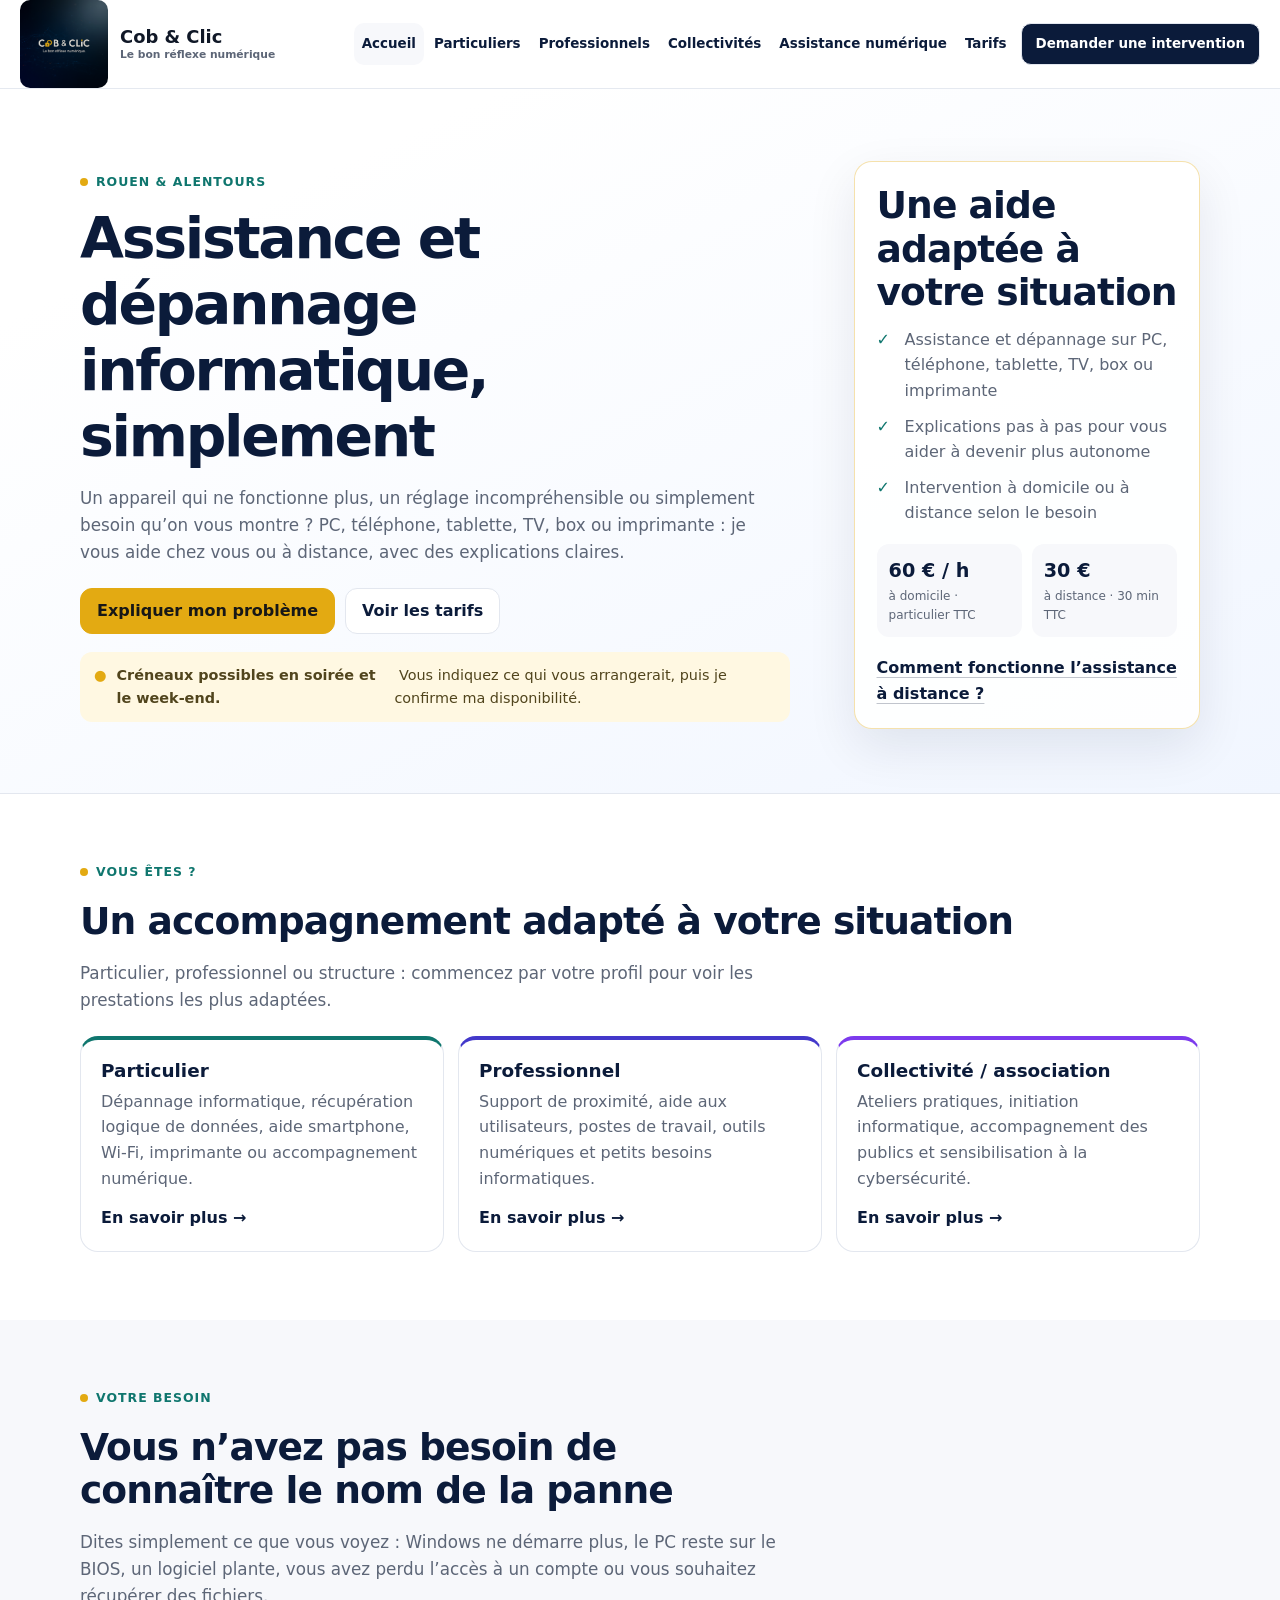
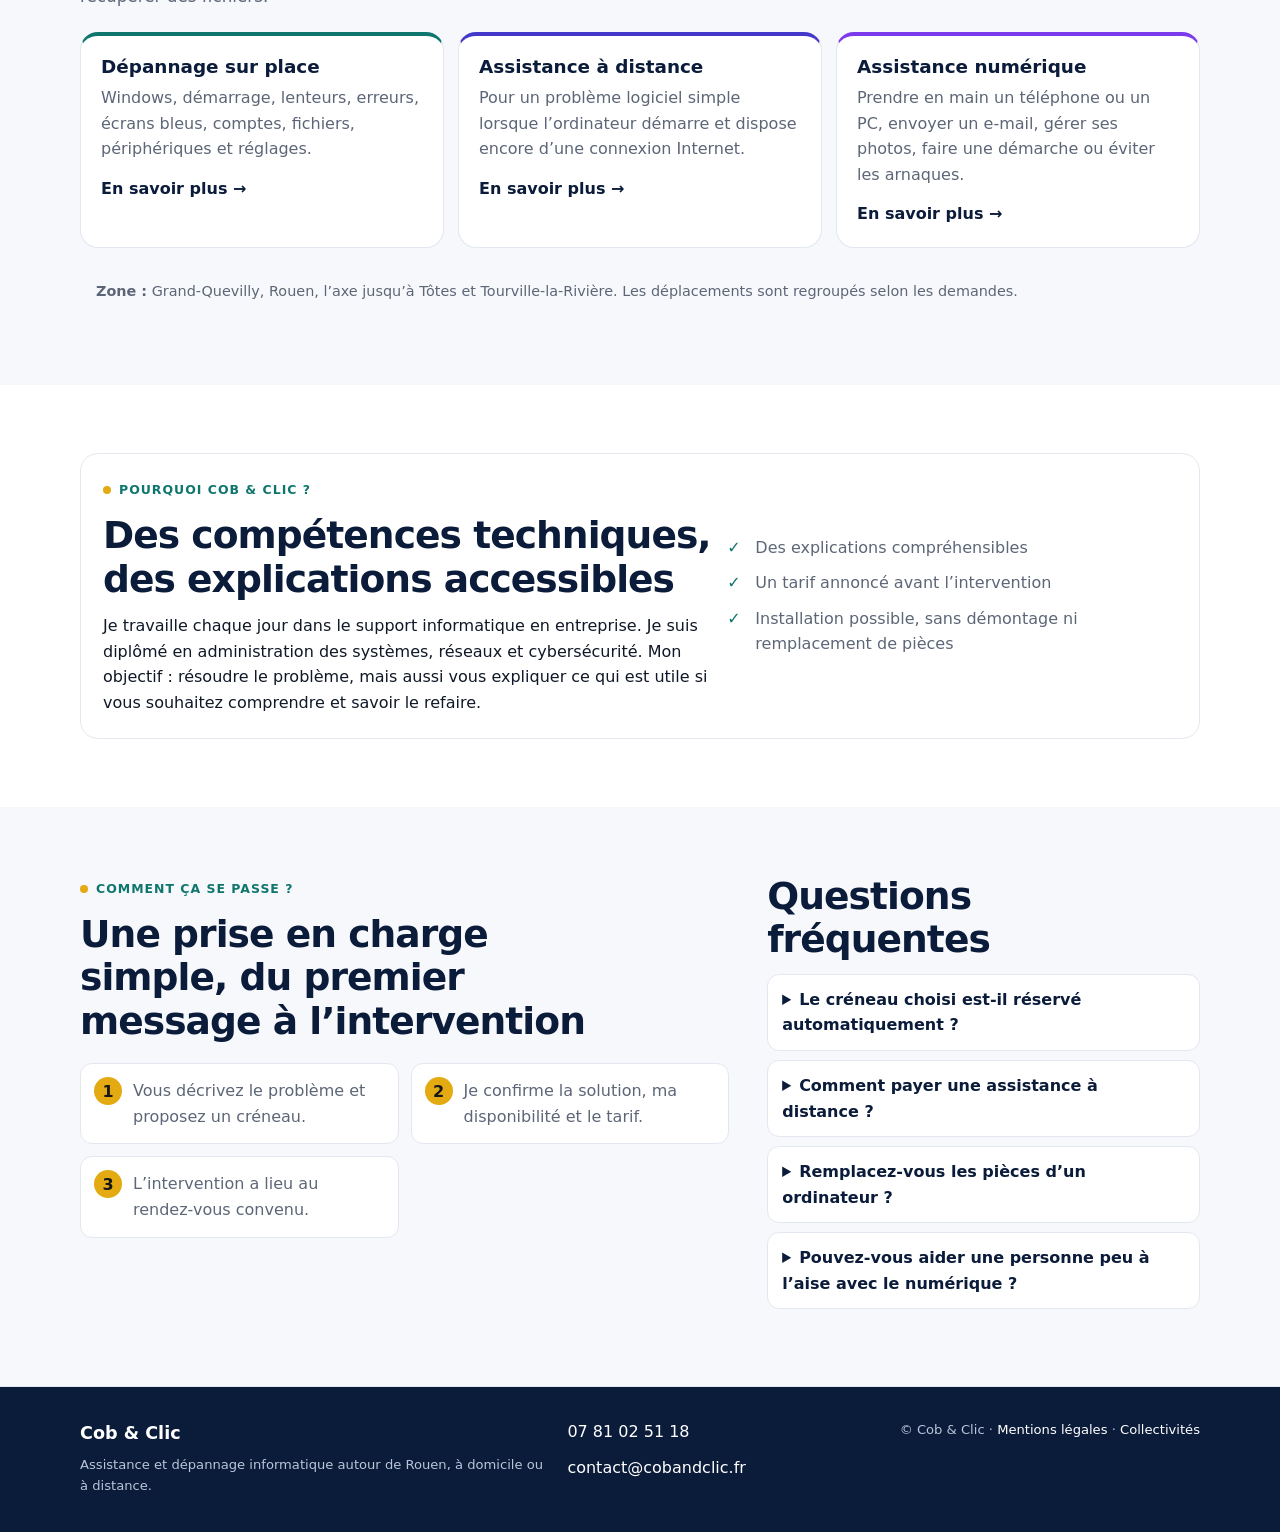
==== commit be7e8b06: "Modifications_Formulaire" ====
--- a/index.html
+++ b/index.html
@@ -40,7 +40,7 @@
   <div class="container wrap">
     <a class="brand" href="index.html" aria-label="Accueil Cob & Clic">
       <img src="assets/img/Logo_Cob-and-clic.png" alt="Cob & Clic" />
-      <div class="brand-copy"><strong>Cob & Clic</strong><small>Assistance &amp; dépannage informatique<br />à domicile - Rouen &amp; alentours</small></div>
+      <div class="brand-copy"><strong>Cob & Clic</strong><small>Le bon réflexe numérique</small></div>
     </a>
     <button class="nav-toggle" type="button" aria-label="Ouvrir le menu" aria-controls="site-nav" aria-expanded="false">
       <svg viewBox="0 0 24 24" fill="none" stroke="currentColor" aria-hidden="true"><path d="M3 6h18M3 12h18M3 18h18"/></svg>
@@ -82,33 +82,53 @@
   <section class="section">
     <div class="container">
       <div class="section-heading">
-        <span class="eyebrow">Services</span>
-        <h2>Une aide concrète pour vos usages numériques</h2>
-        <p class="lead">Vous n’avez pas besoin de connaître le nom du problème. Choisissez ce qui ressemble le plus à votre besoin et nous préciserons le reste ensemble.</p>
+        <span class="eyebrow">Vous êtes ?</span>
+        <h2>Un accompagnement adapté à votre situation</h2>
+        <p class="lead">Particulier, professionnel ou structure : commencez par votre profil pour voir les prestations les plus adaptées.</p>
       </div>
-      <div class="cards two">
+      <div class="cards three">
         <a class="card card-link teal" href="particuliers.html">
-          <h3>Assistance & dépannage à domicile</h3>
-          <p>PC, smartphone, tablette, TV, imprimante, box, Wi-Fi, e-mail, sauvegardes et réglages du quotidien.</p>
+          <h3>Particulier</h3>
+          <p>Dépannage informatique, récupération logique de données, aide smartphone, Wi-Fi, imprimante ou accompagnement numérique.</p>
+        </a>
+        <a class="card card-link indigo" href="professionnels.html">
+          <h3>Professionnel</h3>
+          <p>Support de proximité, aide aux utilisateurs, postes de travail, outils numériques et petits besoins informatiques.</p>
+        </a>
+        <a class="card card-link purple" href="collectivites.html">
+          <h3>Collectivité / association</h3>
+          <p>Ateliers pratiques, initiation informatique, accompagnement des publics et sensibilisation à la cybersécurité.</p>
+        </a>
+      </div>
+    </div>
+  </section>
+
+  <section class="section section-muted">
+    <div class="container">
+      <div class="section-heading">
+        <span class="eyebrow">Votre besoin</span>
+        <h2>Vous n’avez pas besoin de connaître le nom de la panne</h2>
+        <p class="lead">Dites simplement ce que vous voyez : Windows ne démarre plus, le PC reste sur le BIOS, un logiciel plante, vous avez perdu l’accès à un compte ou vous souhaitez récupérer des fichiers.</p>
+      </div>
+      <div class="cards three">
+        <a class="card card-link teal" href="particuliers.html">
+          <h3>Dépannage sur place</h3>
+          <p>Windows, démarrage, lenteurs, erreurs, écrans bleus, comptes, fichiers, périphériques et réglages.</p>
         </a>
         <a class="card card-link indigo" href="assistance-distance.html">
           <h3>Assistance à distance</h3>
-          <p>Une session AnyDesk de 30 minutes maximum pour un problème logiciel simple.</p>
+          <p>Pour un problème logiciel simple lorsque l’ordinateur démarre et dispose encore d’une connexion Internet.</p>
         </a>
         <a class="card card-link purple" href="formations.html">
           <h3>Assistance numérique</h3>
           <p>Prendre en main un téléphone ou un PC, envoyer un e-mail, gérer ses photos, faire une démarche ou éviter les arnaques.</p>
-        </a>
-        <a class="card card-link gold" href="collectivites.html">
-          <h3>Collectivités & associations</h3>
-          <p>Ateliers pratiques, initiation informatique, accompagnement des publics et sensibilisation au phishing ou à la cybersécurité.</p>
         </a>
       </div>
       <p class="zone-line"><strong>Zone :</strong> Grand-Quevilly, Rouen, l’axe jusqu’à Tôtes et Tourville-la-Rivière. Les déplacements sont regroupés selon les demandes.</p>
     </div>
   </section>
 
-  <section class="section section-muted" id="pourquoi-cob-clic">
+  <section class="section" id="pourquoi-cob-clic">
     <div class="container credential-strip">
       <div>
         <span class="eyebrow">Pourquoi Cob & Clic ?</span>
@@ -123,7 +143,7 @@
     </div>
   </section>
 
-  <section class="section">
+  <section class="section section-muted">
     <div class="container split">
       <div>
         <span class="eyebrow">Comment ça se passe ?</span>
@@ -137,7 +157,7 @@
       <div>
         <h2>Questions fréquentes</h2>
         <details><summary>Le créneau choisi est-il réservé automatiquement ?</summary><p>Non. Il indique ce qui vous conviendrait. Je vous recontacte pour confirmer le rendez-vous selon mes disponibilités.</p></details>
-        <details><summary>Comment payer une assistance à distance ?</summary><p>Après confirmation du rendez-vous et du montant, je vous envoie un lien de paiement sécurisé Stripe ou PayPal. Aucun paiement n’est demandé dans le formulaire.</p></details>
+        <details><summary>Comment payer une assistance à distance ?</summary><p>Après confirmation du rendez-vous et du montant, je vous envoie un lien de paiement sécurisé. Aucun paiement n’est demandé dans le formulaire.</p></details>
         <details><summary>Remplacez-vous les pièces d’un ordinateur ?</summary><p>Non. Je peux installer et configurer du matériel ou des périphériques, mais je ne démonte pas les appareils et ne remplace pas les composants internes.</p></details>
         <details><summary>Pouvez-vous aider une personne peu à l’aise avec le numérique ?</summary><p>Oui. Cela peut aller de la prise en main d’un smartphone ou d’un navigateur à des usages plus avancés. L’accompagnement se fait à votre rythme, avec des explications simples et sans jugement.</p></details>
       </div>
--- a/assets/base.css
+++ b/assets/base.css
@@ -156,6 +156,14 @@
 }
 
 /* Header */
+
+.nav a,
+.nav .btn {
+  overflow-wrap: normal;
+  word-break: normal;
+  hyphens: none;
+}
+
 .site-header {
   position: sticky;
   top: 0;
@@ -1175,8 +1183,8 @@
   }
 }
 
-@media (max-width: 859px) {
-  /* Bloc marque compact : logo lisible, nom et activité restent visibles. */
+@media (max-width: 1179px) {
+  /* Header compact tant que la navigation complète n'a pas assez de place. */
   :root {
     --header-height: 96px;
   }
@@ -1222,8 +1230,81 @@
 }
 
 @media (min-width: 860px) {
+  .hero {
+    padding: 72px 0 64px;
+  }
+
+  .page-hero {
+    padding: 56px 0 50px;
+  }
+
+  .hero .inner {
+    grid-template-columns: minmax(0, 1.35fr) minmax(300px, 0.65fr);
+    align-items: center;
+    gap: 54px;
+  }
+
+  .section,
+  .section-band {
+    padding: 68px 0;
+  }
+
+  .cards.three {
+    grid-template-columns: repeat(3, minmax(0, 1fr));
+  }
+
+  .split {
+    grid-template-columns: minmax(0, 1.2fr) minmax(280px, 0.8fr);
+    align-items: start;
+    gap: 38px;
+  }
+
+  .footer-grid {
+    grid-template-columns: 1.5fr 1fr auto;
+    align-items: start;
+  }
+
+  .site-footer {
+    padding-bottom: 36px;
+  }
+
+  .mobile-cta {
+    display: none;
+  }
+}
+
+
+
+@media (min-width: 1180px) {
   body.nav-open {
     overflow: auto;
+  }
+
+  .site-header .container {
+    width: min(calc(100% - 32px), 1240px);
+  }
+
+  .site-header .wrap {
+    gap: 20px;
+  }
+
+  .brand {
+    flex: 0 0 auto;
+  }
+
+  .brand img {
+    width: 88px;
+    height: 88px;
+    flex-basis: 88px;
+  }
+
+  .brand-copy {
+    flex: 0 0 auto;
+  }
+
+  .brand-copy small {
+    max-width: 190px;
+    font-size: 0.67rem;
   }
 
   .nav-toggle {
@@ -1233,8 +1314,11 @@
   .nav {
     position: static;
     display: flex;
+    flex: 1 1 auto;
+    min-width: 0;
     max-height: none;
     align-items: center;
+    justify-content: flex-end;
     gap: 2px;
     overflow: visible;
     padding: 0;
@@ -1244,64 +1328,39 @@
 
   .nav a {
     min-height: 42px;
-    padding: 9px 10px;
-    font-size: 0.88rem;
+    flex: 0 0 auto;
+    padding: 9px 8px;
+    font-size: 0.84rem;
+    white-space: nowrap;
+    overflow-wrap: normal;
+    word-break: normal;
+    hyphens: none;
   }
 
   .nav .btn {
+    flex-shrink: 0;
     margin-top: 0;
     margin-left: 4px;
-  }
-
-  .hero {
-    padding: 72px 0 64px;
-  }
-
-  .page-hero {
-    padding: 56px 0 50px;
-  }
-
-  .hero .inner {
-    grid-template-columns: minmax(0, 1.35fr) minmax(300px, 0.65fr);
-    align-items: center;
-    gap: 54px;
-  }
-
-  .section,
-  .section-band {
-    padding: 68px 0;
-  }
-
-  .cards.three {
-    grid-template-columns: repeat(3, minmax(0, 1fr));
-  }
-
-  .split {
-    grid-template-columns: minmax(0, 1.2fr) minmax(280px, 0.8fr);
-    align-items: start;
-    gap: 38px;
-  }
-
-  .footer-grid {
-    grid-template-columns: 1.5fr 1fr auto;
-    align-items: start;
-  }
-
-  .site-footer {
-    padding-bottom: 36px;
-  }
-
-  .mobile-cta {
-    display: none;
-  }
-}
-
-@media (min-width: 1040px) {
+    padding-inline: 14px;
+  }
+}
+
+@media (min-width: 1320px) {
   .nav a {
-    padding-inline: 12px;
-    font-size: 0.92rem;
-  }
-
+    padding-inline: 10px;
+    font-size: 0.88rem;
+  }
+}
+
+@media (min-width: 1440px) {
+  .site-header .container {
+    width: min(calc(100% - 40px), 1320px);
+  }
+
+  .nav a {
+    padding-inline: 11px;
+    font-size: 0.9rem;
+  }
 }
 
 @media (max-width: 420px) {
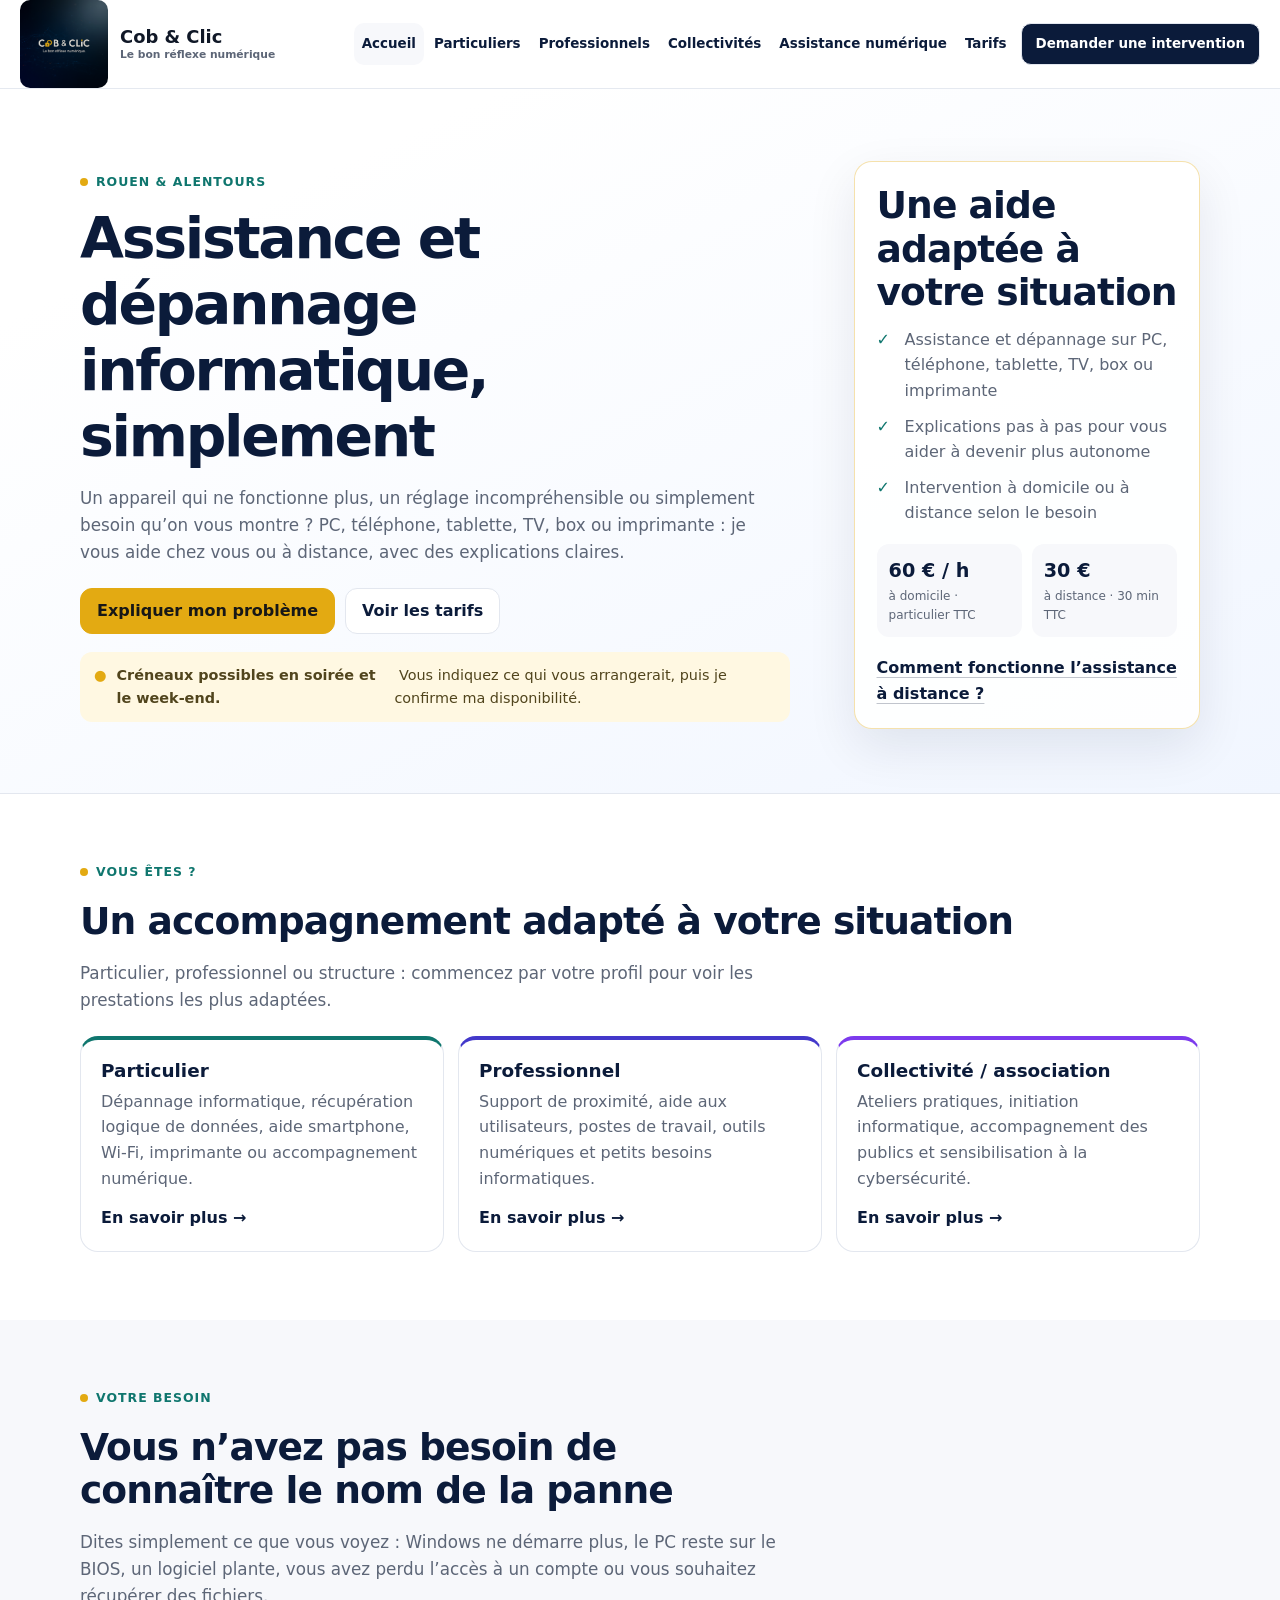
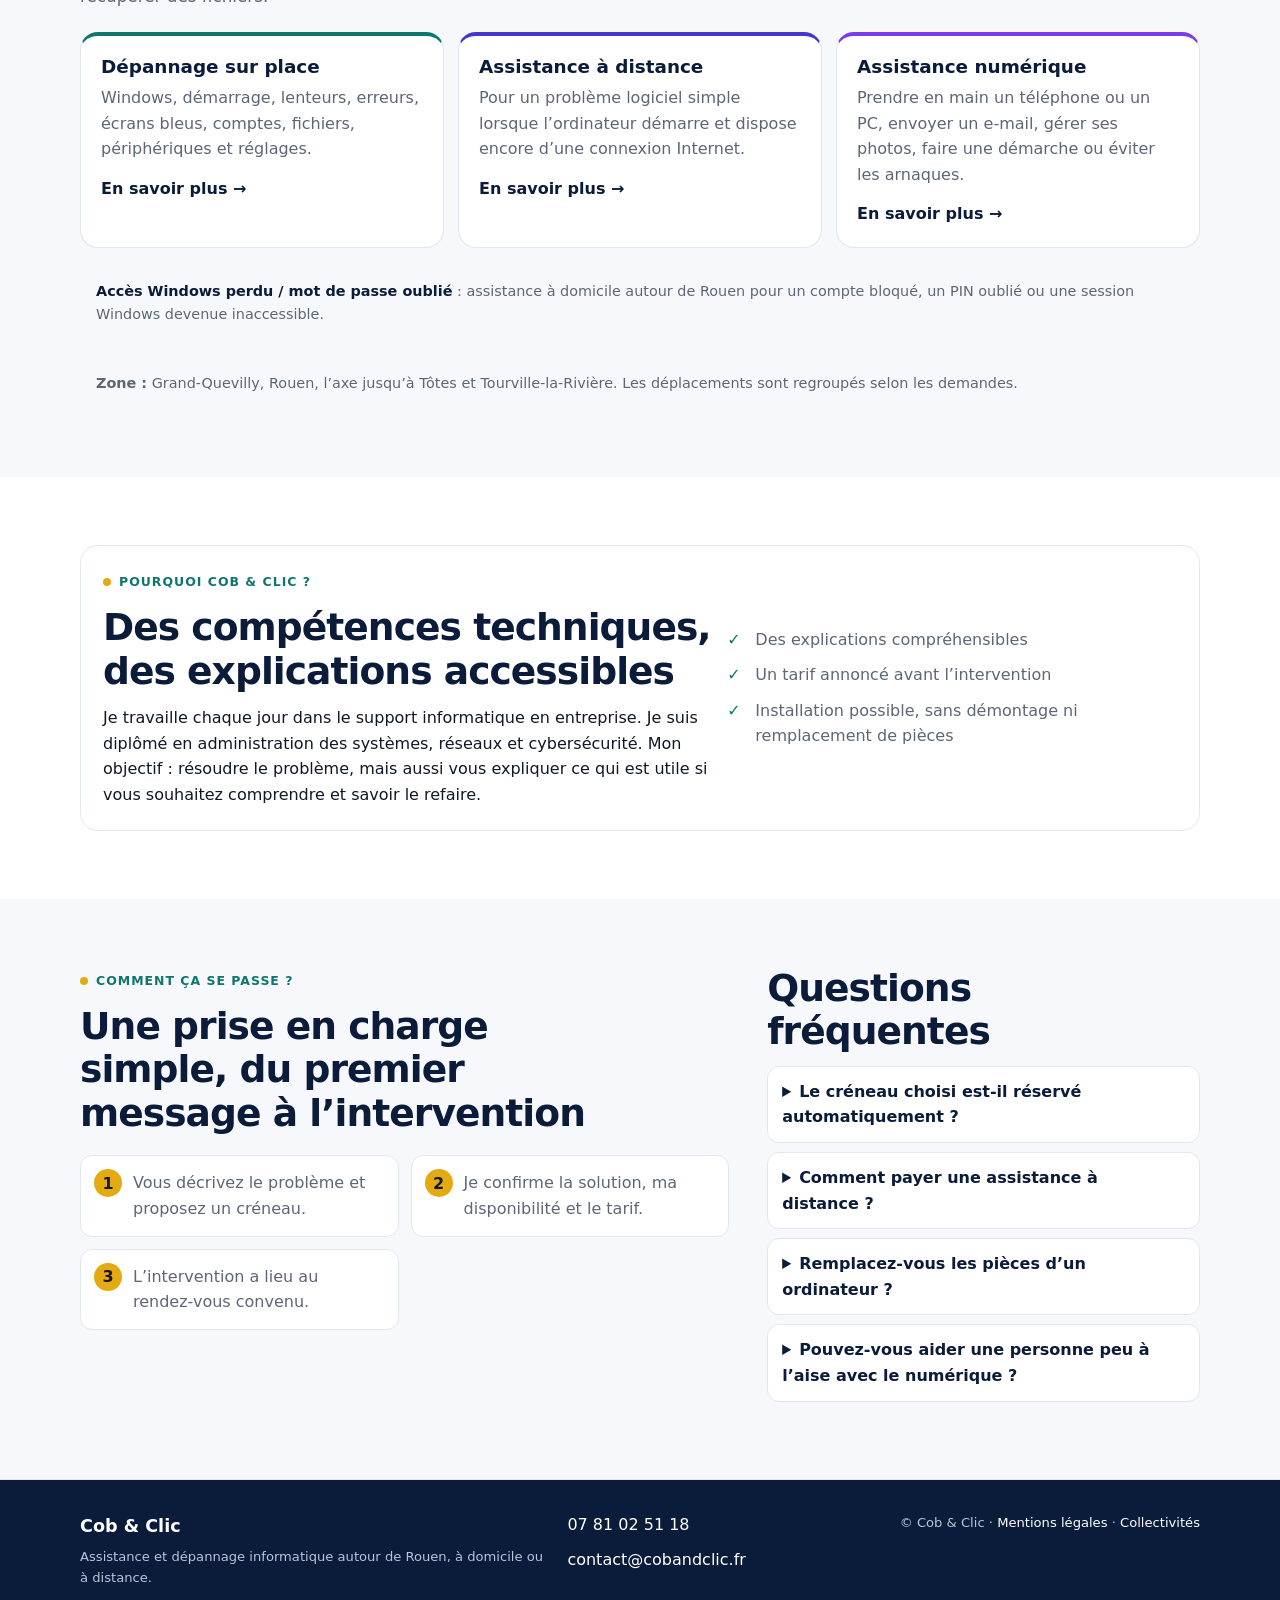
==== commit e562e85f: "Ref_MDP" ====
--- a/index.html
+++ b/index.html
@@ -11,27 +11,56 @@
     gtag('config', 'G-YQD1PKN8N9');
   </script>
   <title>Assistance et dépannage informatique à Rouen | Cob & Clic</title>
-  <meta name="description" content="Assistance et dépannage informatique autour de Rouen : PC, smartphone, tablette, TV, box, Wi-Fi, imprimante, aide numérique et cybersécurité, à domicile ou à distance." />
+  <meta name="description" content="Assistance et dépannage informatique autour de Rouen : Windows, mot de passe oublié, compte bloqué, PC, Wi-Fi, imprimante, aide numérique et assistance à distance." />
   <meta name="robots" content="index, follow" />
   <link rel="canonical" href="https://www.cobandclic.fr/" />
   <link rel="stylesheet" href="assets/base.css" />
-  <link rel="icon" href="favicon.ico" />
+  <link rel="icon" type="image/x-icon" href="/favicon.ico" />
+  <link rel="shortcut icon" type="image/x-icon" href="/favicon.ico" />
   <meta property="og:title" content="Cob & Clic - Assistance et dépannage numérique" />
   <meta property="og:description" content="Assistance, dépannage et accompagnement numérique avec des explications simples, autour de Rouen ou à distance." />
   <meta property="og:image" content="https://www.cobandclic.fr/assets/img/Logo_Cob-and-clic.png" />
   <meta property="og:type" content="website" />
+  <meta property="og:site_name" content="Cob &amp; Clic" />
   <script type="application/ld+json">
   {
     "@context": "https://schema.org",
-    "@type": "ProfessionalService",
-    "name": "Cob & Clic",
-    "url": "https://www.cobandclic.fr/",
-    "image": "https://www.cobandclic.fr/assets/img/Logo_Cob-and-clic.png",
-    "telephone": "+33781025118",
-    "email": "contact@cobandclic.fr",
-    "description": "Assistance et dépannage informatique à domicile autour de Rouen, aide numérique, assistance à distance, sensibilisation cybersécurité et création de sites vitrines.",
-    "areaServed": ["Rouen", "Le Grand-Quevilly", "Tôtes", "Tourville-la-Rivière"],
-    "priceRange": "30 € à 90 €"
+    "@graph": [
+      {
+        "@type": "WebSite",
+        "@id": "https://www.cobandclic.fr/#website",
+        "name": "Cob & Clic",
+        "alternateName": ["Cob and Clic", "cobandclic.fr"],
+        "url": "https://www.cobandclic.fr/"
+      },
+      {
+        "@type": "ProfessionalService",
+        "@id": "https://www.cobandclic.fr/#business",
+        "name": "Cob & Clic",
+        "url": "https://www.cobandclic.fr/",
+        "logo": "https://www.cobandclic.fr/assets/img/Logo_Cob-and-clic.png",
+        "image": "https://www.cobandclic.fr/assets/img/Logo_Cob-and-clic.png",
+        "telephone": "+33781025118",
+        "email": "contact@cobandclic.fr",
+        "description": "Assistance et dépannage informatique à domicile autour de Rouen, notamment pour les pannes Windows, les accès Windows perdus et mots de passe oubliés, l'aide numérique et l'assistance à distance.",
+        "areaServed": ["Rouen", "Le Grand-Quevilly", "Tôtes", "Tourville-la-Rivière"],
+        "priceRange": "30 € à 90 €",
+        "hasOfferCatalog": {
+          "@type": "OfferCatalog",
+          "name": "Services informatiques Cob & Clic",
+          "itemListElement": [
+            {
+              "@type": "Offer",
+              "itemOffered": {
+                "@type": "Service",
+                "name": "Accès Windows perdu / mot de passe oublié",
+                "url": "https://www.cobandclic.fr/mot-de-passe-windows-oublie-rouen.html"
+              }
+            }
+          ]
+        }
+      }
+    ]
   }
   </script>
 </head>
@@ -124,6 +153,7 @@
           <p>Prendre en main un téléphone ou un PC, envoyer un e-mail, gérer ses photos, faire une démarche ou éviter les arnaques.</p>
         </a>
       </div>
+      <p class="zone-line"><strong><a href="mot-de-passe-windows-oublie-rouen.html">Accès Windows perdu / mot de passe oublié</a></strong> : assistance à domicile autour de Rouen pour un compte bloqué, un PIN oublié ou une session Windows devenue inaccessible.</p>
       <p class="zone-line"><strong>Zone :</strong> Grand-Quevilly, Rouen, l’axe jusqu’à Tôtes et Tourville-la-Rivière. Les déplacements sont regroupés selon les demandes.</p>
     </div>
   </section>
